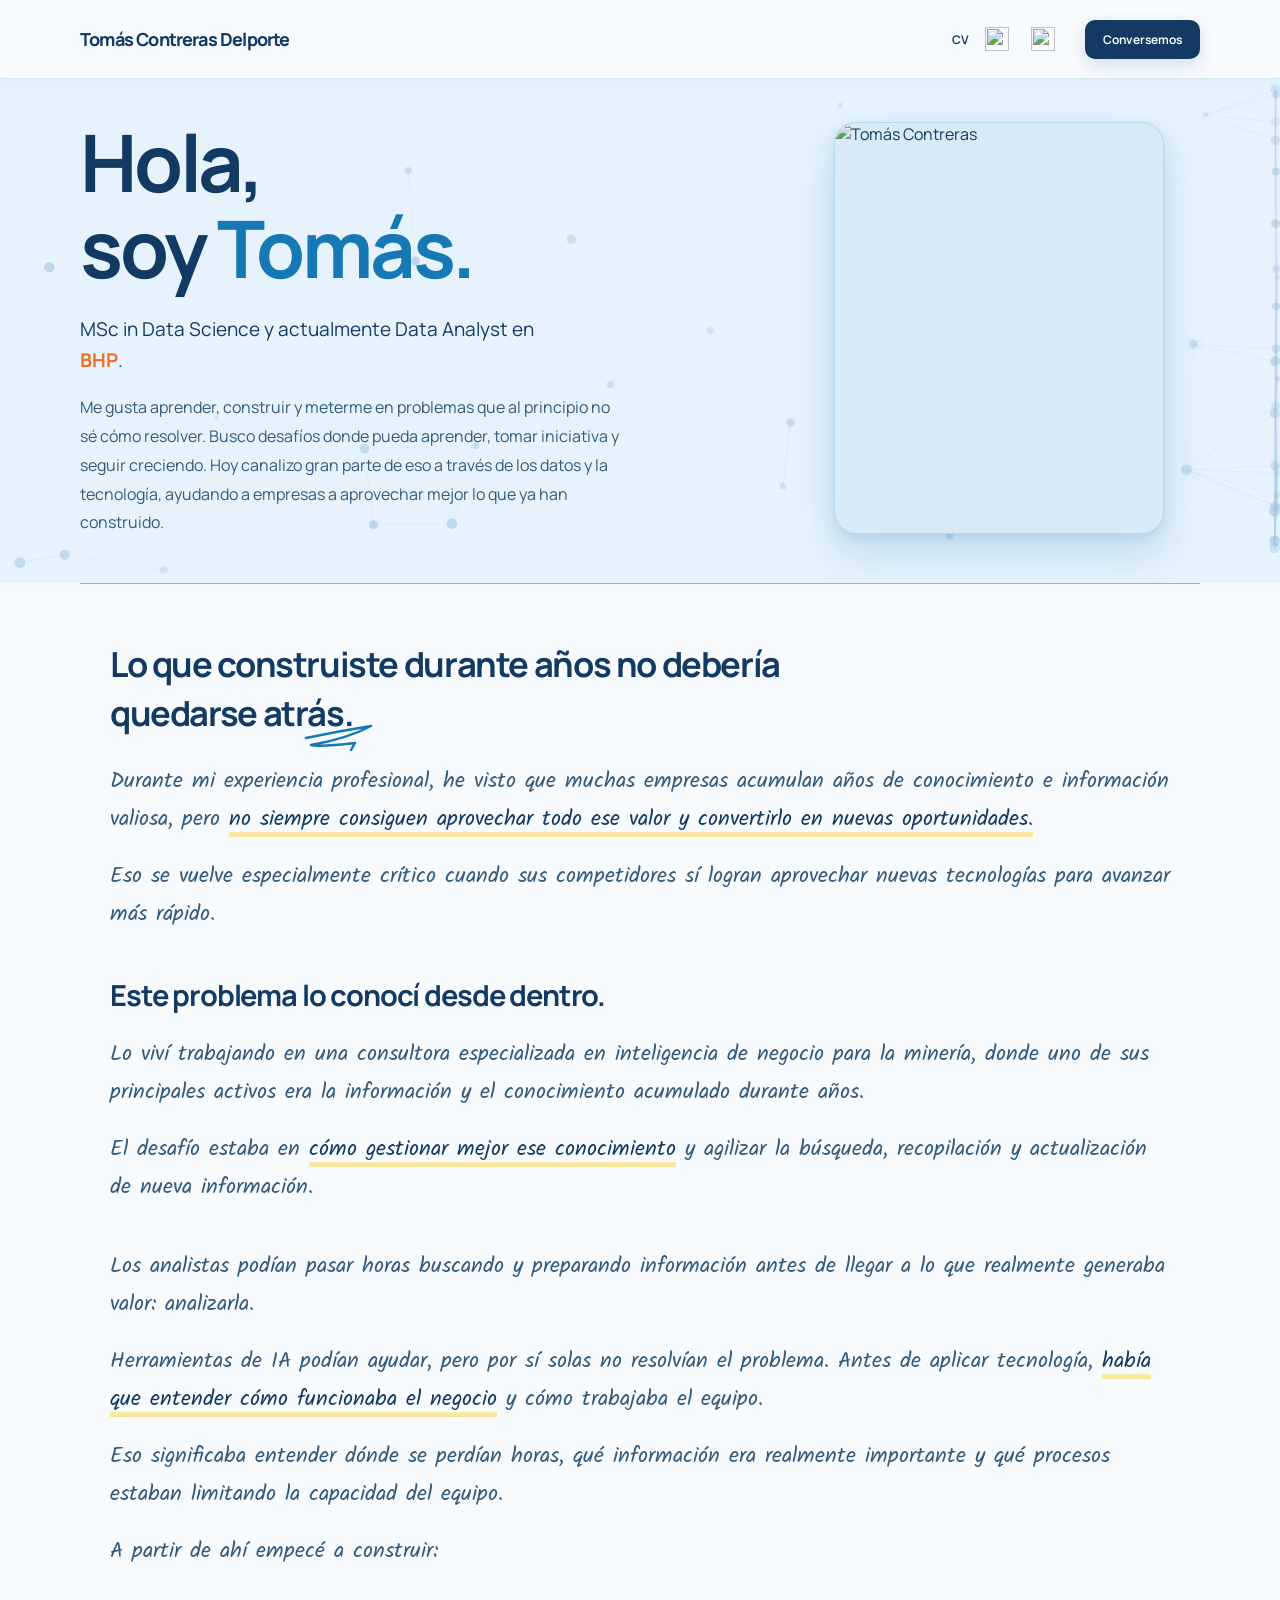
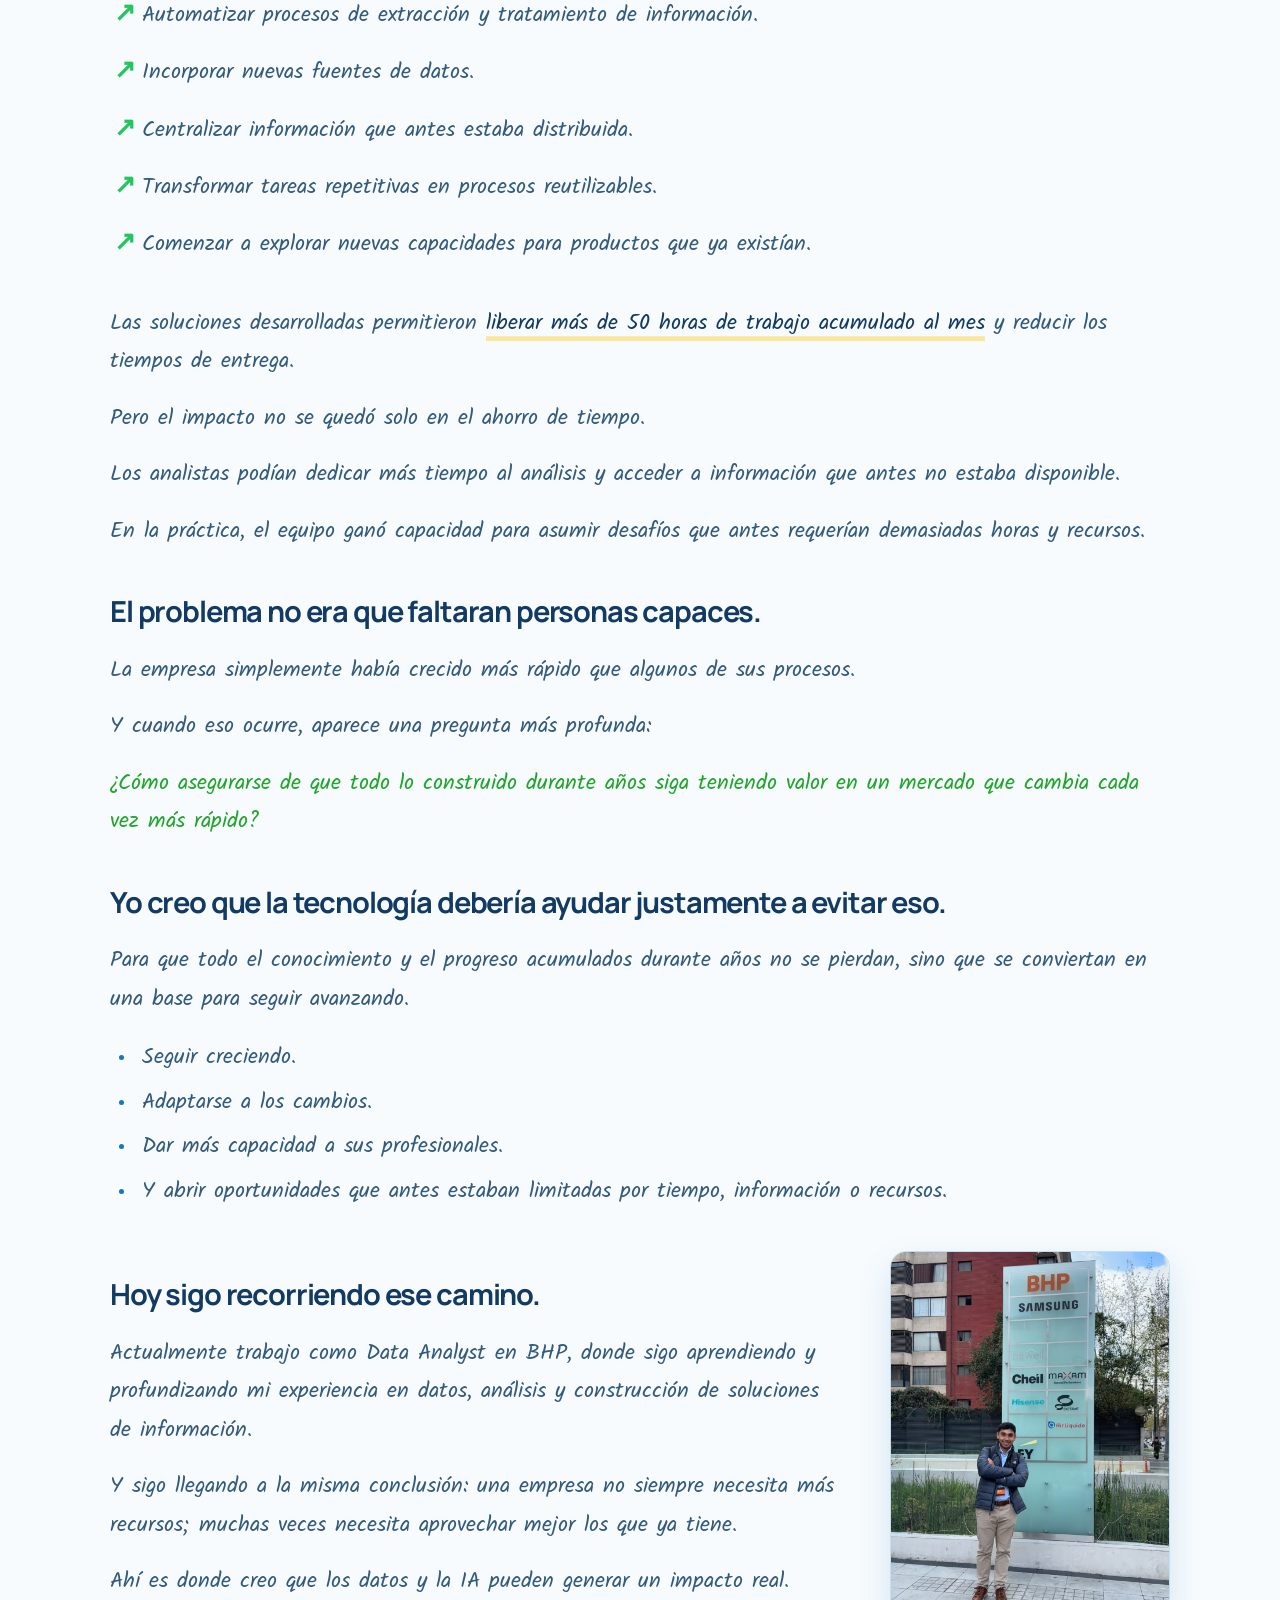
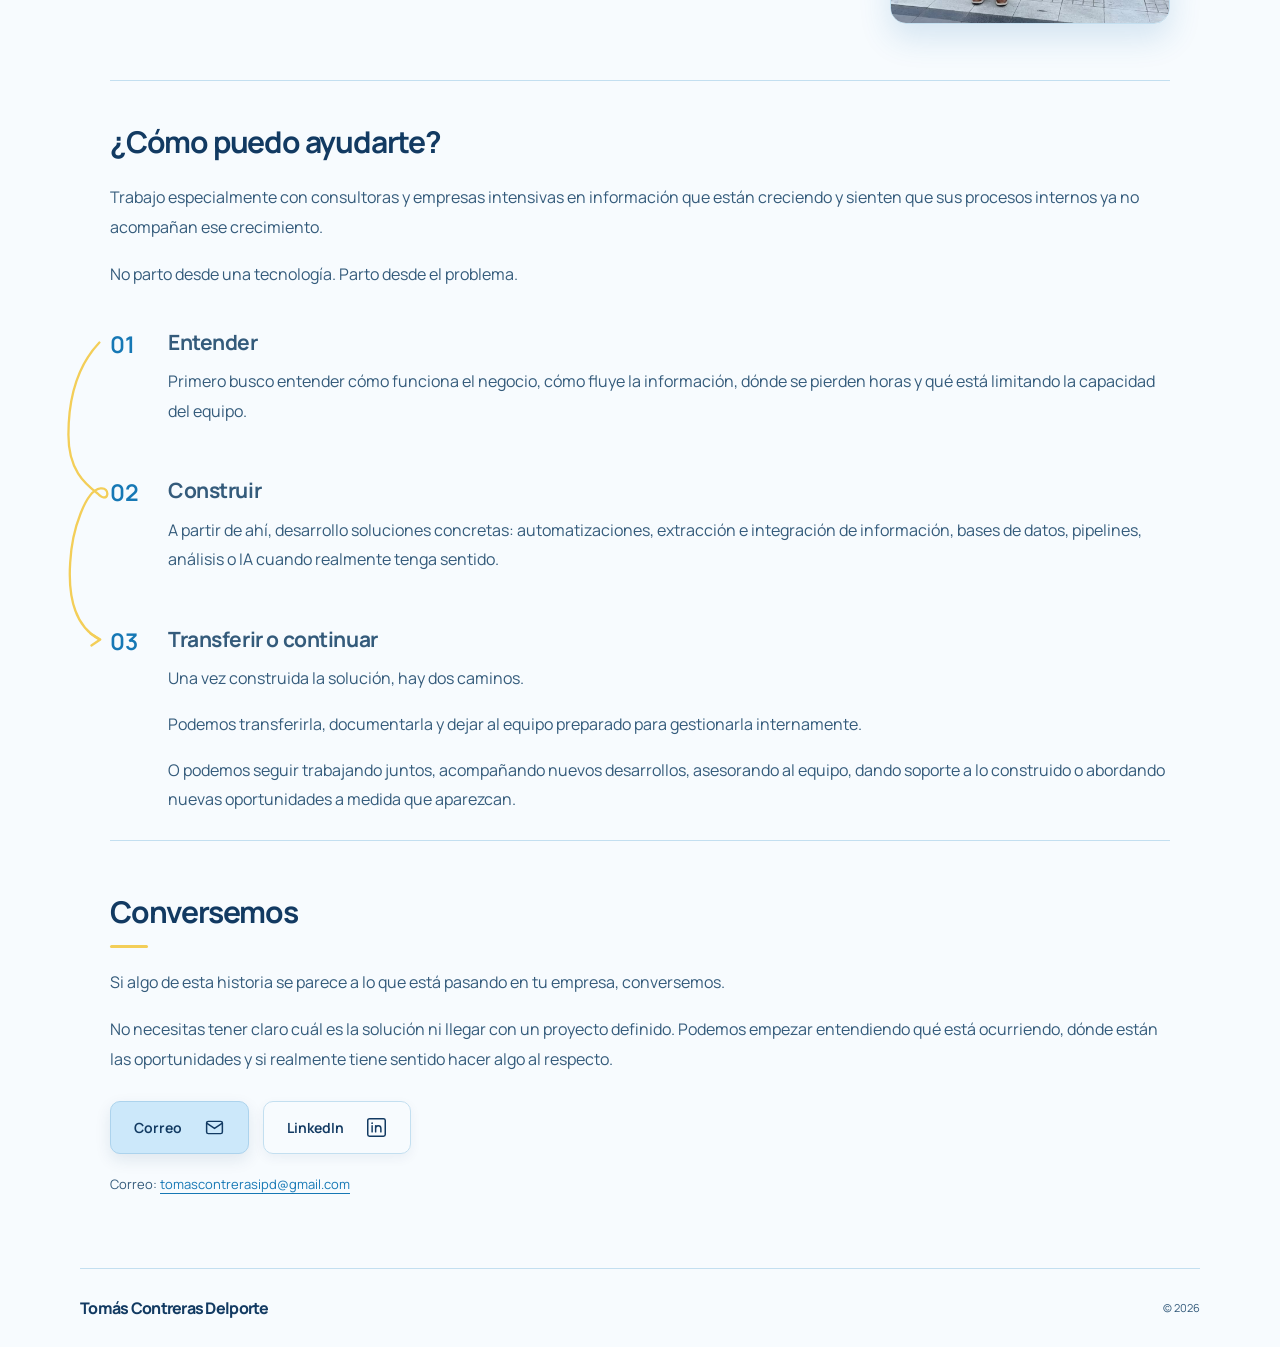
==== index.html @ c44092bf "mejoré toda mi website" ====
<!DOCTYPE html>
<html lang="es">
<head>
  <meta charset="UTF-8">
  <meta name="viewport" content="width=device-width, initial-scale=1.0">
  <meta name="theme-color" content="#123a62">
  <meta name="description" content="Soy Tomás Contreras. Conecto datos, tecnología e IA con los problemas de las empresas para que su forma de trabajar acompañe lo que quieren construir.">
  <meta property="og:type" content="website">
  <meta property="og:locale" content="es_CL">
  <meta property="og:title" content="Tomás Contreras | Datos, tecnología y una forma de crecer">
  <meta property="og:description" content="Mi historia, lo que aprendí construyendo con datos y cómo puedo ayudarte a ampliar la capacidad de tu empresa.">
  <meta property="og:image" content="https://tomascontrerasd.github.io/assets/img/1.jpg">
  <title>Tomás Contreras | Datos, tecnología y una forma de crecer</title>
  <link rel="icon" type="image/svg+xml" href="assets/img/monogram.svg">
  <link rel="preload" href="assets/fonts/Manrope.ttf" as="font" type="font/ttf" crossorigin>
  <link rel="preload" href="assets/fonts/Kalam-Regular.ttf" as="font" type="font/ttf" crossorigin>
  <link rel="stylesheet" href="assets/css/style.css?v=method-lines-1">
  <script src="assets/js/main.js?v=bhp-1" defer></script>
  <script src="assets/js/hero-network.js" defer></script>
</head>
<body>
  <a class="skip-link" href="#contenido">Ir al contenido</a>
  <svg class="icon-library" xmlns="http://www.w3.org/2000/svg" aria-hidden="true">
    <symbol id="arrow" viewBox="0 0 24 24"><path d="M5 12h14m-6-6 6 6-6 6"/></symbol>
  </svg>
  <header class="site-header">
    <nav class="container navigation" aria-label="Navegación principal">
      <a class="brand" href="#inicio">Tomás Contreras Delporte<span class="brand-dot" aria-hidden="true"></span></a>
      <div class="nav-links">
        <div class="nav-cv" role="group" aria-label="Currículum por idioma">
          <span class="nav-cv-label">CV</span>
          <a class="cv-link" href="files/TOMÁS_CONTRERAS_CV_ES.pdf" target="_blank" rel="noopener noreferrer" aria-label="Abrir CV en español" title="CV en español"><img src="assets/img/chile.png" width="24" height="24" alt=""></a>
          <a class="cv-link" href="files/TOMÁS_CONTRERAS_CV_EN.pdf" target="_blank" rel="noopener noreferrer" aria-label="Abrir CV en inglés" title="CV en inglés"><img src="assets/img/united_kingdom.png" width="24" height="24" alt=""></a>
        </div>
        <a class="nav-contact" href="#contacto">Conversemos </a>
      </div>
    </nav>
  </header>
  <main id="contenido">
    <section class="hero-section" id="inicio" aria-labelledby="hero-title">
      <canvas id="hero-canvas" aria-hidden="true"></canvas>
      <div class="hero container">
      <div class="hero-copy">
        <h1 id="hero-title">Hola,<br>soy <em>Tomás.</em></h1>
        <p class="hero-lead">MSc in Data Science y actualmente Data Analyst en <strong style="color: #f36c21;">BHP</strong>.</p>
        <p>Me gusta aprender, construir y meterme en problemas que al principio no sé cómo resolver. Busco desafíos donde pueda aprender, tomar iniciativa y seguir creciendo. Hoy canalizo gran parte de eso a través de los datos y la tecnología, ayudando a empresas a aprovechar mejor lo que ya han construido.</p>
      </div>
      <div class="hero-visual">
        <div class="portrait-frame">
          <img class="portrait" src="assets/img/1.jpg" alt="Tomás Contreras" width="3395" height="5092" fetchpriority="high" decoding="async">
        </div>
      </div>
      </div>
    </section>
    <hr class="hero-divider container">
    <article class="story" aria-label="Mi historia y cómo puedo ayudarte">
      <section class="story-part" id="el-problema" aria-labelledby="el-problema-titulo">
        <h2 id="el-problema-titulo">Lo que construiste durante años no debería <span class="story-ending">quedarse atrás.<svg class="hand-drawn-line" viewBox="0 0 74 30" aria-hidden="true" focusable="false"><path d="M4 15C23 11 44 7 69 3C54 11 32 18 9 22C18 24 36 22 53 20L49 27"/></svg></span></h2>
        <p>Durante mi experiencia profesional, he visto que muchas empresas acumulan años de conocimiento e información valiosa, pero <span class="story-highlight">no siempre consiguen aprovechar todo ese valor y convertirlo en nuevas oportunidades.</span></p>
        <p>Eso se vuelve especialmente crítico cuando sus competidores sí logran aprovechar nuevas tecnologías para avanzar más rápido.</p>
      </section>

      <section class="story-part" id="mi-historia" aria-labelledby="mi-historia-titulo">
        <h2 id="mi-historia-titulo">Este problema lo conocí desde dentro.</h2>
        <p>Lo viví trabajando en una consultora especializada en inteligencia de negocio para la minería, donde uno de sus principales activos era la información y el conocimiento acumulado durante años.</p>
        <p>El desafío estaba en <span class="story-highlight">cómo gestionar mejor ese conocimiento</span> y agilizar la búsqueda, recopilación y actualización de nueva información.</p>
      </section>

      <section class="story-part" id="como-lo-resolvi">
        <p>Los analistas podían pasar horas buscando y preparando información antes de llegar a lo que realmente generaba valor: analizarla.</p>
        <p>Herramientas de IA podían ayudar, pero por sí solas no resolvían el problema. Antes de aplicar tecnología, <span class="story-highlight">había que entender cómo funcionaba el negocio</span> y cómo trabajaba el equipo.</p>
        <p>Eso significaba entender dónde se perdían horas, qué información era realmente importante y qué procesos estaban limitando la capacidad del equipo.</p>
        <p>A partir de ahí empecé a construir:</p>
        <ul>
          <li>Automatizar procesos de extracción y tratamiento de información.</li>
          <li>Incorporar nuevas fuentes de datos.</li>
          <li>Centralizar información que antes estaba distribuida.</li>
          <li>Transformar tareas repetitivas en procesos reutilizables.</li>
          <li>Comenzar a explorar nuevas capacidades para productos que ya existían.</li>
        </ul>
      </section>

      <section class="story-part" id="el-resultado">
        <p>Las soluciones desarrolladas permitieron <span class="story-highlight">liberar más de 50 horas de trabajo acumulado al mes</span> y reducir los tiempos de entrega.</p>
        <p>Pero el impacto no se quedó solo en el ahorro de tiempo.</p>
        <p>Los analistas podían dedicar más tiempo al análisis y acceder a información que antes no estaba disponible.</p>
        <p>En la práctica, el equipo ganó capacidad para asumir desafíos que antes requerían demasiadas horas y recursos.</p>
      </section>

      <section class="story-part" id="crecer-y-adaptarse" aria-labelledby="crecer-y-adaptarse-titulo">
        <h2 id="crecer-y-adaptarse-titulo">El problema no era que faltaran personas capaces.</h2>
        <p>La empresa simplemente había crecido más rápido que algunos de sus procesos.</p>
        <p>Y cuando eso ocurre, aparece una pregunta más profunda: </p>
          <p style="color: #21a52c;">
  ¿Cómo asegurarse de que todo lo construido durante años siga teniendo valor en un mercado que cambia cada vez más rápido?
</p>
      </section>

      <section class="story-part" id="mi-proposito" aria-labelledby="mi-proposito-titulo">
        <h2 id="mi-proposito-titulo">Yo creo que la tecnología debería ayudar justamente a evitar eso.</h2>
        <p>Para que todo el conocimiento y el progreso acumulados durante años no se pierdan, sino que se conviertan en una base para seguir avanzando.</p>
        <ul>
          <li>Seguir creciendo.</li>
          <li>Adaptarse a los cambios.</li>
          <li>Dar más capacidad a sus profesionales.</li>
          <li>Y abrir oportunidades que antes estaban limitadas por tiempo, información o recursos.</li>
        </ul>
      </section>

      <section class="story-part today-section" id="hoy" aria-labelledby="hoy-titulo">
        <div class="today-copy">
        <h2 id="hoy-titulo">Hoy sigo recorriendo ese camino.</h2>
        <p>Actualmente trabajo como Data Analyst en BHP, donde sigo aprendiendo y profundizando mi experiencia en datos, análisis y construcción de soluciones de información.</p>
        <p>Y sigo llegando a la misma conclusión: una empresa no siempre necesita más recursos; muchas veces necesita aprovechar mejor los que ya tiene.</p>
        <p>Ahí es donde creo que los datos y la IA pueden generar un impacto real.</p>
        </div>
        <figure class="today-photo">
          <img src="assets/img/bhp.jpeg" alt="Tomás junto al letrero de BHP" width="960" height="1280" decoding="async">
        </figure>
      </section>

      <section class="story-part help-section" id="como-puedo-ayudar" aria-labelledby="como-puedo-ayudar-titulo">
        <h2 id="como-puedo-ayudar-titulo">¿Cómo puedo ayudarte?</h2>
        <p>Trabajo especialmente con consultoras y empresas intensivas en información que están creciendo y sienten que sus procesos internos ya no acompañan ese crecimiento.</p>
        <p>No parto desde una tecnología. Parto desde el problema.</p>
        <div class="method-flow">
          <svg class="method-trace" aria-hidden="true" focusable="false"><path pathLength="1"/><path class="method-trace-arrow" pathLength="1"/></svg>
        <ol class="story-method">
          <li>
            <h3>Entender</h3>
            <p>Primero busco entender cómo funciona el negocio, cómo fluye la información, dónde se pierden horas y qué está limitando la capacidad del equipo.</p>
          </li>
          <li>
            <h3>Construir</h3>
            <p>A partir de ahí, desarrollo soluciones concretas: automatizaciones, extracción e integración de información, bases de datos, pipelines, análisis o IA cuando realmente tenga sentido.</p>
          </li>
          <li>
            <h3>Transferir o continuar</h3>
            <p>Una vez construida la solución, hay dos caminos.</p>
            <p>Podemos transferirla, documentarla y dejar al equipo preparado para gestionarla internamente.</p>
            <p>O podemos seguir trabajando juntos, acompañando nuevos desarrollos, asesorando al equipo, dando soporte a lo construido o abordando nuevas oportunidades a medida que aparezcan.</p>
          </li>
        </ol>
        </div>

      </section>

      <section class="story-part contact-section" id="contacto" aria-labelledby="contacto-titulo">
        <h2 id="contacto-titulo">Conversemos</h2>
        <p>Si algo de esta historia se parece a lo que está pasando en tu empresa, conversemos.</p>
        <p>No necesitas tener claro cuál es la solución ni llegar con un proyecto definido. Podemos empezar entendiendo qué está ocurriendo, dónde están las oportunidades y si realmente tiene sentido hacer algo al respecto.</p>
        <div class="contact-actions">
          <a class="button" href="mailto:tomascontrerasipd@gmail.com?subject=Conversemos%20sobre%20mi%20empresa">Correo <svg class="icon" viewBox="0 0 24 24" aria-hidden="true" focusable="false"><rect x="3" y="5" width="18" height="14" rx="2"/><path d="m3 7 9 6 9-6"/></svg></a>
          <a class="button button-linkedin" href="https://www.linkedin.com/in/tomas-contreras-delporte/" target="_blank" rel="noopener noreferrer">LinkedIn <svg class="icon" viewBox="0 0 24 24" aria-hidden="true" focusable="false"><rect x="2" y="2" width="20" height="20" rx="2"/><circle cx="7" cy="7" r="1" fill="currentColor" stroke="none"/><path d="M7 10v7m4 0v-7m0 3a3 3 0 0 1 6 0v4"/></svg></a>
        </div>
        <p class="story-email">Correo: <a href="mailto:tomascontrerasipd@gmail.com">tomascontrerasipd@gmail.com</a></p>
      </section>
    </article>
  </main>
  <footer class="site-footer container">
    <a class="brand" href="#inicio">Tomás Contreras Delporte<span class="brand-dot" aria-hidden="true"></span></a>

    <span>© <span id="year">2026</span></span>
  </footer>
</body>
</html>
---- assets/css/style.css ----
@font-face {
  font-family: 'Manrope';
  src: url('../fonts/Manrope.ttf') format('truetype');
  font-style: normal;
  font-weight: 200 800;
  font-display: swap;
}
@font-face {
  font-family: 'Kalam';
  src: url('../fonts/Kalam-Regular.ttf') format('truetype');
  font-style: normal;
  font-weight: 400;
  font-display: swap;
}
:root {
  --paper: #f7fbfe;
  --ink: #123a62;
  --body: #345b7b;
  --blue: #1678b5;
  --sky: #e6f3fc;
  --line: #c3dff0;
  --yellow: #f3ce58;
  --sans: 'Manrope', 'Segoe UI', sans-serif;
  --hand: 'Kalam', 'Segoe Print', cursive;
  --shadow: 0 12px 30px rgba(25, 85, 132, .12);
}
* { box-sizing: border-box; }
html { scroll-behavior: smooth; scroll-padding-top: 104px; }
body { margin: 0; background: var(--paper); color: var(--ink); font-family: var(--sans); -webkit-font-smoothing: antialiased; }
a { color: inherit; }
img { display: block; max-width: 100%; }
button, a { -webkit-tap-highlight-color: transparent; }
::selection { background: #f8e7a3; color: var(--ink); }
:focus-visible { outline: 3px solid var(--blue); outline-offset: 5px; border-radius: 4px; }
.container { width: min(1120px, calc(100% - 96px)); margin-inline: auto; }
.icon-library { position: absolute; width: 0; height: 0; overflow: hidden; }
.icon { width: 21px; height: 21px; fill: none; stroke: currentColor; stroke-width: 1.7; stroke-linecap: round; stroke-linejoin: round; flex-shrink: 0; }
.skip-link { position: fixed; top: -100px; left: 16px; background: var(--ink); color: white; padding: 12px 20px; z-index: 100; }
.skip-link:focus { top: 12px; }
p { font-size: 17px; line-height: 1.8; margin: 0 0 20px; color: var(--body); }
strong { color: var(--ink); font-weight: 700; }
h1, h2, h3 { margin: 0; font-weight: 700; }
h1, h2 { letter-spacing: -.04em; text-wrap: pretty; }
h3 { font-size: 21px; line-height: 1.4; letter-spacing: -.02em; }
.site-header { position: sticky; top: 0; z-index: 20; background: rgba(247, 251, 254, .97); border-bottom: 1px solid rgba(195, 223, 240, .7); box-shadow: 0 3px 18px rgba(25, 85, 132, .035); }
.navigation { min-height: 78px; display: flex; align-items: center; justify-content: space-between; gap: 24px; }
.brand { font-size: 18px; font-weight: 750; letter-spacing: -.045em; text-decoration: none; }
.brand-dot { color: var(--blue); }
.nav-links { display: flex; align-items: center; gap: 22px; flex-shrink: 0; }
.nav-cv { display: flex; align-items: center; gap: 6px; }
.nav-cv-label { font-size: 12px; font-weight: 650; margin-right: 2px; }
.cv-link { display: inline-flex; align-items: center; justify-content: center; width: 40px; height: 40px; border-radius: 7px; transition: background .25s ease, transform .25s ease; }
.cv-link img { width: 24px; height: 24px; object-fit: contain; }
.cv-link:hover { background: var(--sky); transform: translateY(-2px); }
.nav-contact, .button { display: inline-flex; align-items: center; justify-content: center; gap: 22px; border: 1px solid transparent; border-radius: 10px; background: var(--ink); color: white; padding: 15px 23px; font-size: 14px; font-weight: 650; text-decoration: none; box-shadow: 0 6px 16px rgba(18, 58, 98, .15); transition: transform .25s ease, background .25s ease, box-shadow .25s ease; }
.nav-contact { padding: 10px 17px; font-size: 12px; gap: 14px; }
.nav-contact .icon { width: 17px; height: 17px; }
.nav-contact:hover, .button:hover { background: var(--blue); transform: translateY(-2px); box-shadow: 0 10px 24px rgba(18, 58, 98, .2); }
.nav-contact:active, .button:active { transform: translateY(0); }
.button .icon, .nav-contact .icon { transition: transform .25s ease; }
.button:hover .icon, .nav-contact:hover .icon { transform: translateX(3px); }
.hero-section { position: relative; isolation: isolate; overflow: hidden; background: var(--sky); }
#hero-canvas { position: absolute; inset: 0; width: 100%; height: 100%; pointer-events: none; z-index: 0; opacity: .32; }
.hero { position: relative; z-index: 1; display: grid; grid-template-columns: 1.35fr .85fr; gap: 80px; padding-block: 40px 46px; align-items: center; }
.hero h1 { font-size: clamp(56px, 6.2vw, 80px); line-height: 1.08; margin-bottom: 24px; }
.hero h1 em { font-family: inherit; font-style: normal; color: var(--blue); }
.hero-lead { font-size: 19px; line-height: 1.6; color: var(--ink); margin-bottom: 18px; max-width: 500px; }
.hero-copy > p:not(.hero-lead) { font-size: 16px; line-height: 1.8; max-width: 540px; }
.hero-copy > p:last-child { margin-bottom: 0; }
.hero-visual { width: 100%; max-width: 330px; justify-self: center; }
.portrait-frame { background: #d8eaf5; border: 1px solid rgba(22, 120, 181, .16); border-radius: 22px; box-shadow: 0 18px 40px rgba(31, 111, 172, .2), 0 4px 12px rgba(31, 111, 172, .1); overflow: hidden; aspect-ratio: 4 / 5; transition: box-shadow .4s ease; }
.portrait-frame:hover { box-shadow: 0 22px 48px rgba(31, 111, 172, .26), 0 4px 12px rgba(31, 111, 172, .12); }
.portrait { width: 100%; height: 100%; object-fit: cover; object-position: center 28%; }
.hero-divider { margin-block: 0; border: 0; height: 1px; background: #80badc; }
/* One continuous reading column; the narrative has a handwritten voice. */
.story { width: min(1060px, calc(100% - 96px)); margin-inline: auto; padding-block: 56px 72px; }
.story-part + .story-part { margin-top: 40px; }
.story-part:not(:has(h2)) { margin-top: 24px; }
.story h2 { font-family: var(--sans); font-size: clamp(25px, 2.3vw, 29px); line-height: 1.4; margin-bottom: 20px; }
#el-problema h2 { font-size: clamp(29px, 2.7vw, 35px); max-width: 700px; margin-bottom: 26px; }
.story-ending { position: relative; display: inline-block; white-space: nowrap; }
.hand-drawn-line { position: absolute; right: -24px; bottom: -16px; width: 74px; height: 30px; fill: none; stroke: var(--blue); stroke-width: 2.5; stroke-linecap: round; stroke-linejoin: round; pointer-events: none; }
.story p, .story li { font-family: var(--hand); font-size: 22px; font-weight: 400; line-height: 1.75; color: var(--body); }
.story p { margin-bottom: 18px; }
.story ul { padding-left: 26px; margin: 20px 0; }
.story ul li { padding-left: 6px; margin-bottom: 6px; }
.story ul li::marker { color: var(--blue); font-size: .65em; }
.story-highlight { color: var(--ink); box-shadow: inset 0 -.22em 0 #fae79b; }
.story-part > :last-child { margin-bottom: 0; }
.today-section { display: grid; grid-template-columns: minmax(0, 1fr) 280px; align-items: center; gap: 48px; }
.today-copy > :last-child { margin-bottom: 0; }
.today-photo { margin: 0; border: 1px solid var(--line); border-radius: 16px; overflow: hidden; box-shadow: 0 14px 32px rgba(31, 111, 172, .16); }
.today-photo img { width: 100%; height: auto; }
/* Services and contact return to the same typeface as the introduction. */
.story .help-section { margin-top: 56px; padding-top: 40px; border-top: 1px solid var(--line); }
.help-section p, .help-section li, .contact-section p { font-family: var(--sans); font-size: 16px; line-height: 1.85; }
.help-section h2, .contact-section h2 { font-size: 30px; }
.method-flow { position: relative; margin-block: 26px; }
.method-trace { display: none; position: absolute; left: -46px; top: 0; width: 46px; height: 100%; fill: none; stroke: var(--yellow); stroke-width: 2.3; stroke-linecap: round; stroke-linejoin: round; pointer-events: none; }
.method-trace.is-ready { display: block; }
.method-trace path { vector-effect: non-scaling-stroke; }
.method-trace.reveal path { stroke-dasharray: 1; stroke-dashoffset: 1; transition: stroke-dashoffset 1.1s ease; }
.method-trace.is-visible path { stroke-dashoffset: 0; }
.story-method { list-style: none; counter-reset: method; padding: 0; margin: 0; }
.story-method > li { position: relative; counter-increment: method; padding: 25px 0 25px 58px; border-bottom: 1px solid var(--line); }
.story-method > li:not(:last-child) { border-bottom: 0; }
.story-method > li:first-child { padding-top: 12px; }
.story-method > li::before { content: counter(method, decimal-leading-zero); position: absolute; left: 0; top: 25px; font-family: var(--sans); font-size: 23px; font-weight: 650; line-height: 1.4; color: var(--blue); }
.story-method > li:first-child::before { top: 12px; }
.story-method h3 { margin-bottom: 10px; }
.story-method p { margin-bottom: 0; }
.story-method p + p { margin-top: 16px; }
.story .contact-section { margin-top: 50px; }
.contact-section h2::after { content: ''; display: block; width: 38px; height: 3px; margin-top: 12px; background: var(--yellow); border-radius: 2px; }
.contact-actions { display: flex; flex-wrap: wrap; align-items: center; gap: 14px; margin-top: 26px; }
.contact-section .button { background: #cce8fa; color: var(--ink); border-color: #acd3ed; box-shadow: 0 6px 16px rgba(18, 58, 98, .1); }
.contact-section .button-linkedin { background: transparent; border-color: var(--line); box-shadow: 0 4px 12px rgba(18, 58, 98, .06); }
.contact-section .button:hover, .contact-section .button:focus-visible { background: #b7def5; transform: translateY(-5px); box-shadow: 0 12px 24px rgba(18, 58, 98, .16); }
.contact-section .button:active { transform: translateY(0); }
.story a:not(.button) { color: var(--blue); text-underline-offset: 4px; }
.story .story-email { margin: 18px 0 0; font-size: 13px; overflow-wrap: anywhere; }
.site-footer { border-top: 1px solid var(--line); padding-block: 28px; display: flex; justify-content: space-between; align-items: center; gap: 24px; }
.site-footer .brand { font-size: 16px; }
.site-footer p, .site-footer > span { font-size: 11px; color: var(--body); margin: 0; }
/* Content remains visible without JavaScript or with reduced motion. */
.reveal { opacity: 0; transform: translateY(16px); transition: opacity .65s ease, transform .65s cubic-bezier(.2, .65, .3, 1); }
.reveal.is-visible { opacity: 1; transform: none; }
@media (max-width: 1050px) {
  .container { width: calc(100% - 64px); }
  .hero { gap: 42px; }
}
@media (max-width: 900px) {
  .today-section { grid-template-columns: 1fr; gap: 26px; }
  .today-photo { width: min(300px, 100%); justify-self: center; }
  .method-flow { padding-left: 36px; }
  .method-trace { left: 0; width: 36px; }
}
@media (max-width: 760px) {
  html { scroll-padding-top: 94px; }
  .container { width: calc(100% - 40px); }
  .navigation { min-height: 72px; gap: 14px; }
  .brand { font-size: 16px; line-height: 1.4; max-width: 210px; }
  .nav-contact { padding: 9px 12px; gap: 9px; }
  .hero { grid-template-columns: 1fr; gap: 30px; padding-block: 34px 40px; }
  .hero h1 { font-size: clamp(52px, 10vw, 68px); margin-bottom: 20px; }
  .hero-lead { font-size: 18px; }
  .hero-copy > p:not(.hero-lead) { font-size: 15px; }
  .hero-copy { max-width: 570px; }
  .hero-visual { width: min(280px, 100%); margin-inline: auto; }
  .portrait-frame { aspect-ratio: 4 / 4.4; border-radius: 18px; }
  .story { width: calc(100% - 40px); padding-block: 38px 48px; }
  .story h2 { font-size: 24px; margin-bottom: 18px; }
  #el-problema h2 { font-size: 29px; margin-bottom: 22px; }
  .story p, .story li { font-size: 21px; line-height: 1.7; }
  .story-part + .story-part { margin-top: 32px; }
  .story-part:not(:has(h2)) { margin-top: 20px; }
  .story .help-section { margin-top: 40px; padding-top: 30px; }
  .help-section p, .help-section li, .contact-section p { font-size: 15px; line-height: 1.8; }
  .help-section h2, .contact-section h2 { font-size: 27px; }
  .story-method > li { padding-left: 43px; }
  .method-flow { padding-left: 28px; }
  .method-trace { left: 0; width: 28px; }
  .story-method > li::before { font-size: 20px; }
  .story-method h3 { font-size: 19px; }
  .story .contact-section { margin-top: 34px; }
  .site-footer { flex-wrap: wrap; gap: 14px; padding-block: 24px; }
  .site-footer p { order: 3; width: 100%; }
}
@media (max-width: 540px) {
  html { scroll-padding-top: 128px; }
  .navigation { flex-wrap: wrap; padding-block: 13px; gap: 9px; }
  .navigation .brand { width: 100%; max-width: none; }
  .nav-links { width: 100%; justify-content: space-between; gap: 16px; }
}
@media (prefers-reduced-motion: reduce) {
  html { scroll-behavior: auto; }
  *, *::before, *::after { transition: none !important; animation: none !important; }
  .reveal { opacity: 1; transform: none; }
  .method-trace.reveal path { stroke-dashoffset: 0; }
}
#como-lo-resolvi li::marker {
  content: "↗";
  color: #22c55e;
  font-size: 1.2em;
  font-weight: bold;
}

#como-lo-resolvi li {
  padding-left: 0.4rem;
  margin-bottom: 0.8rem;
}
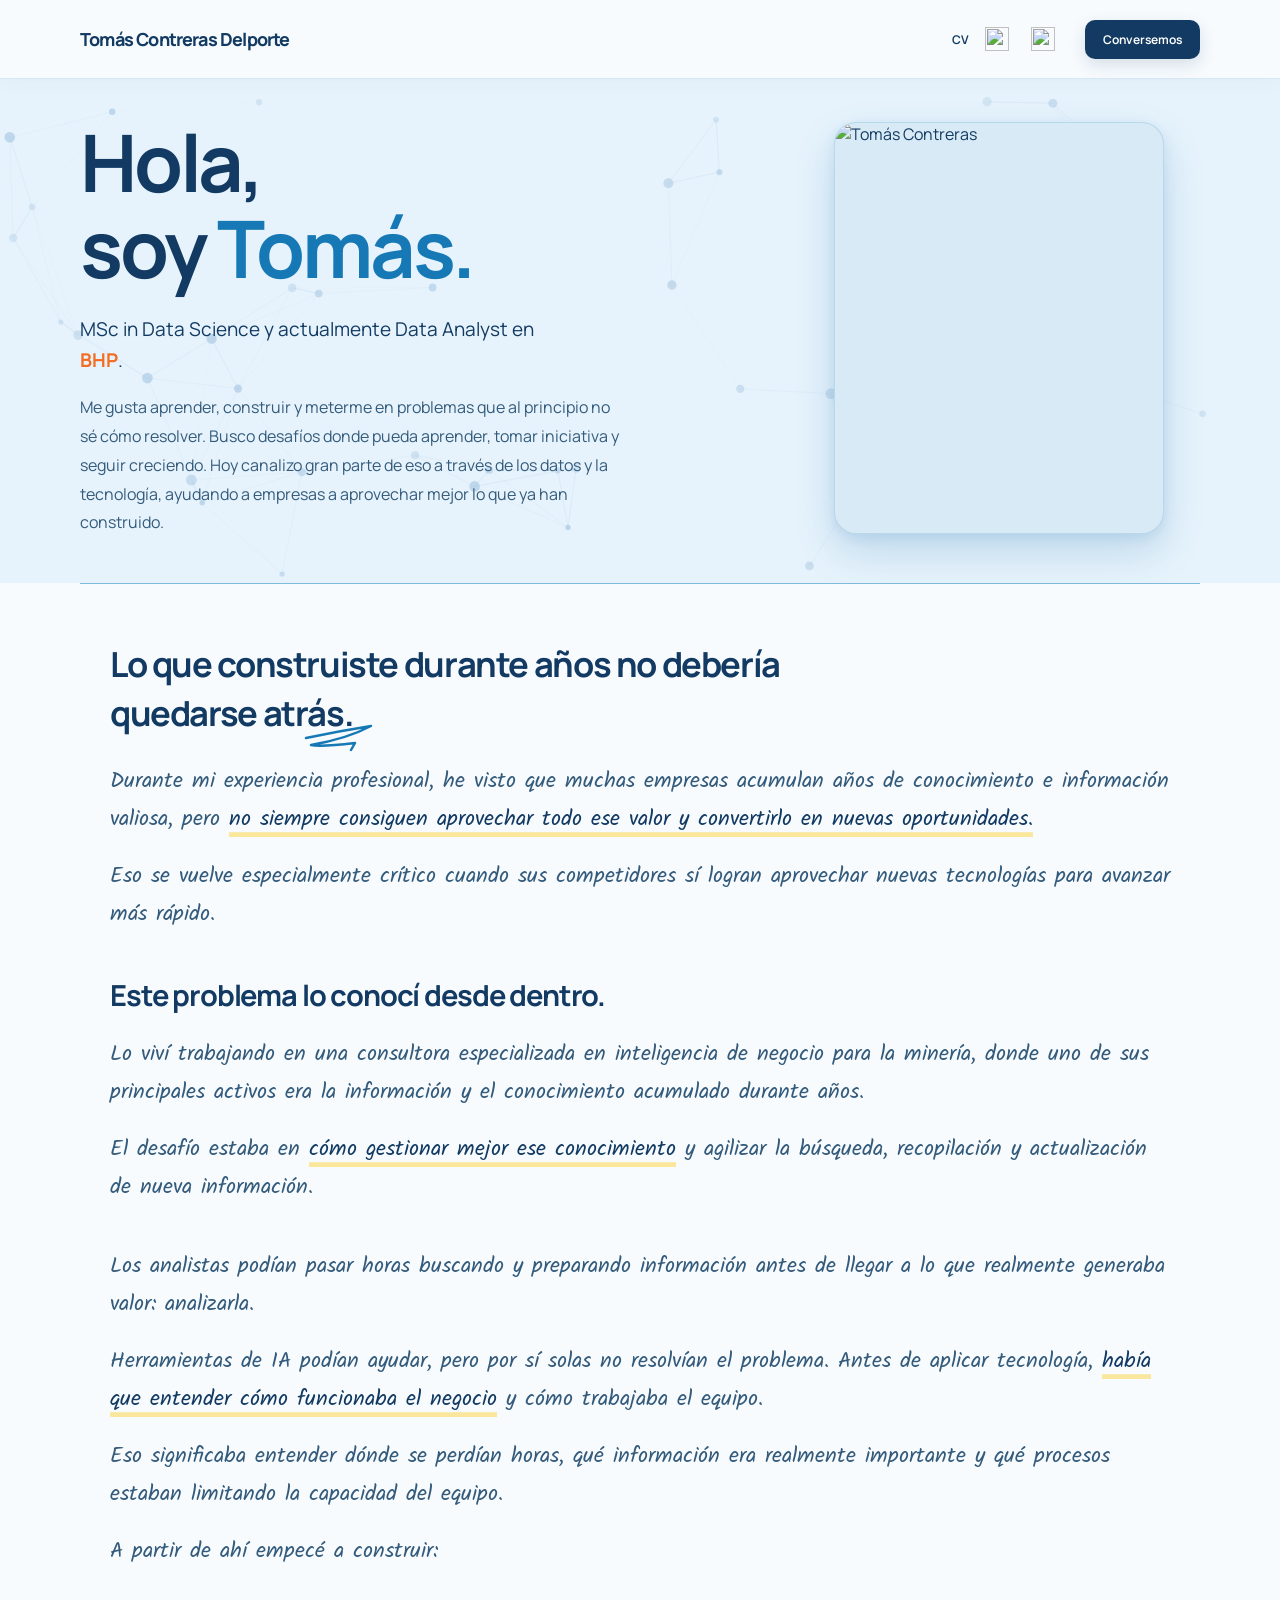
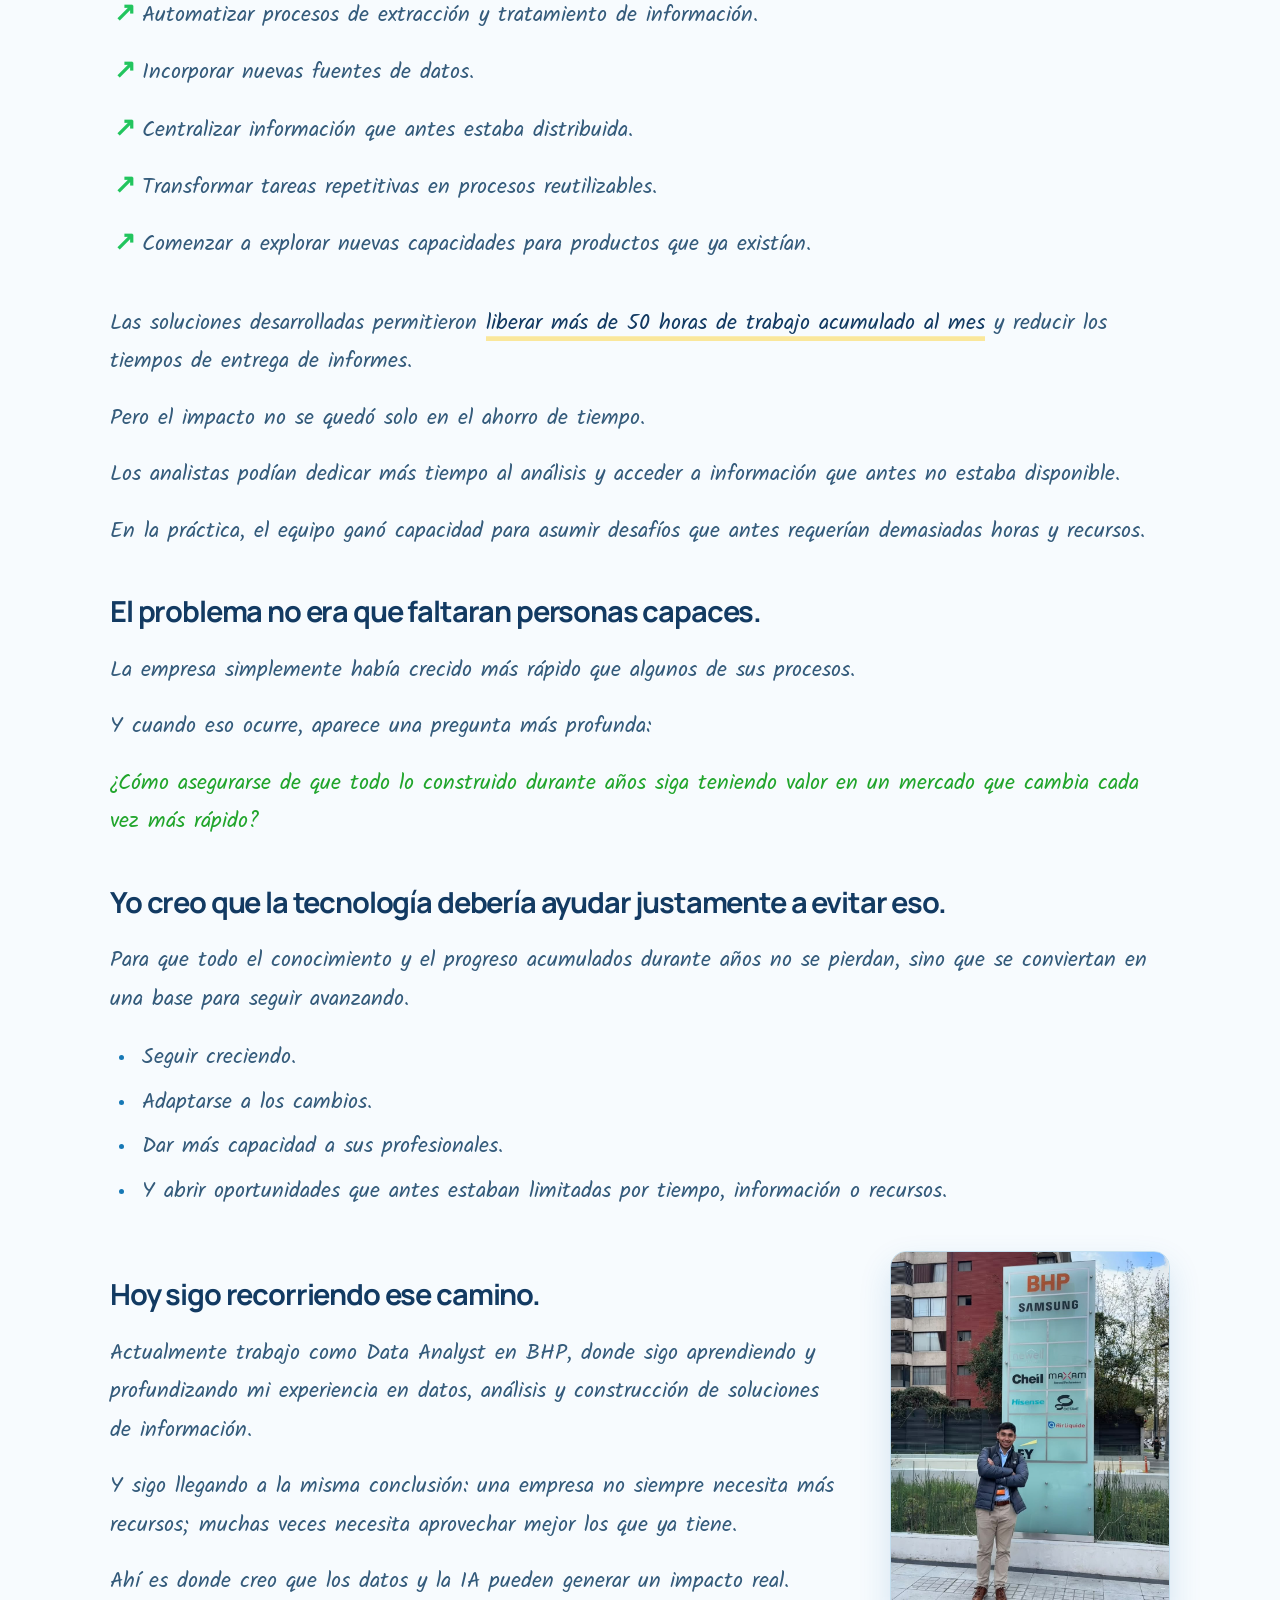
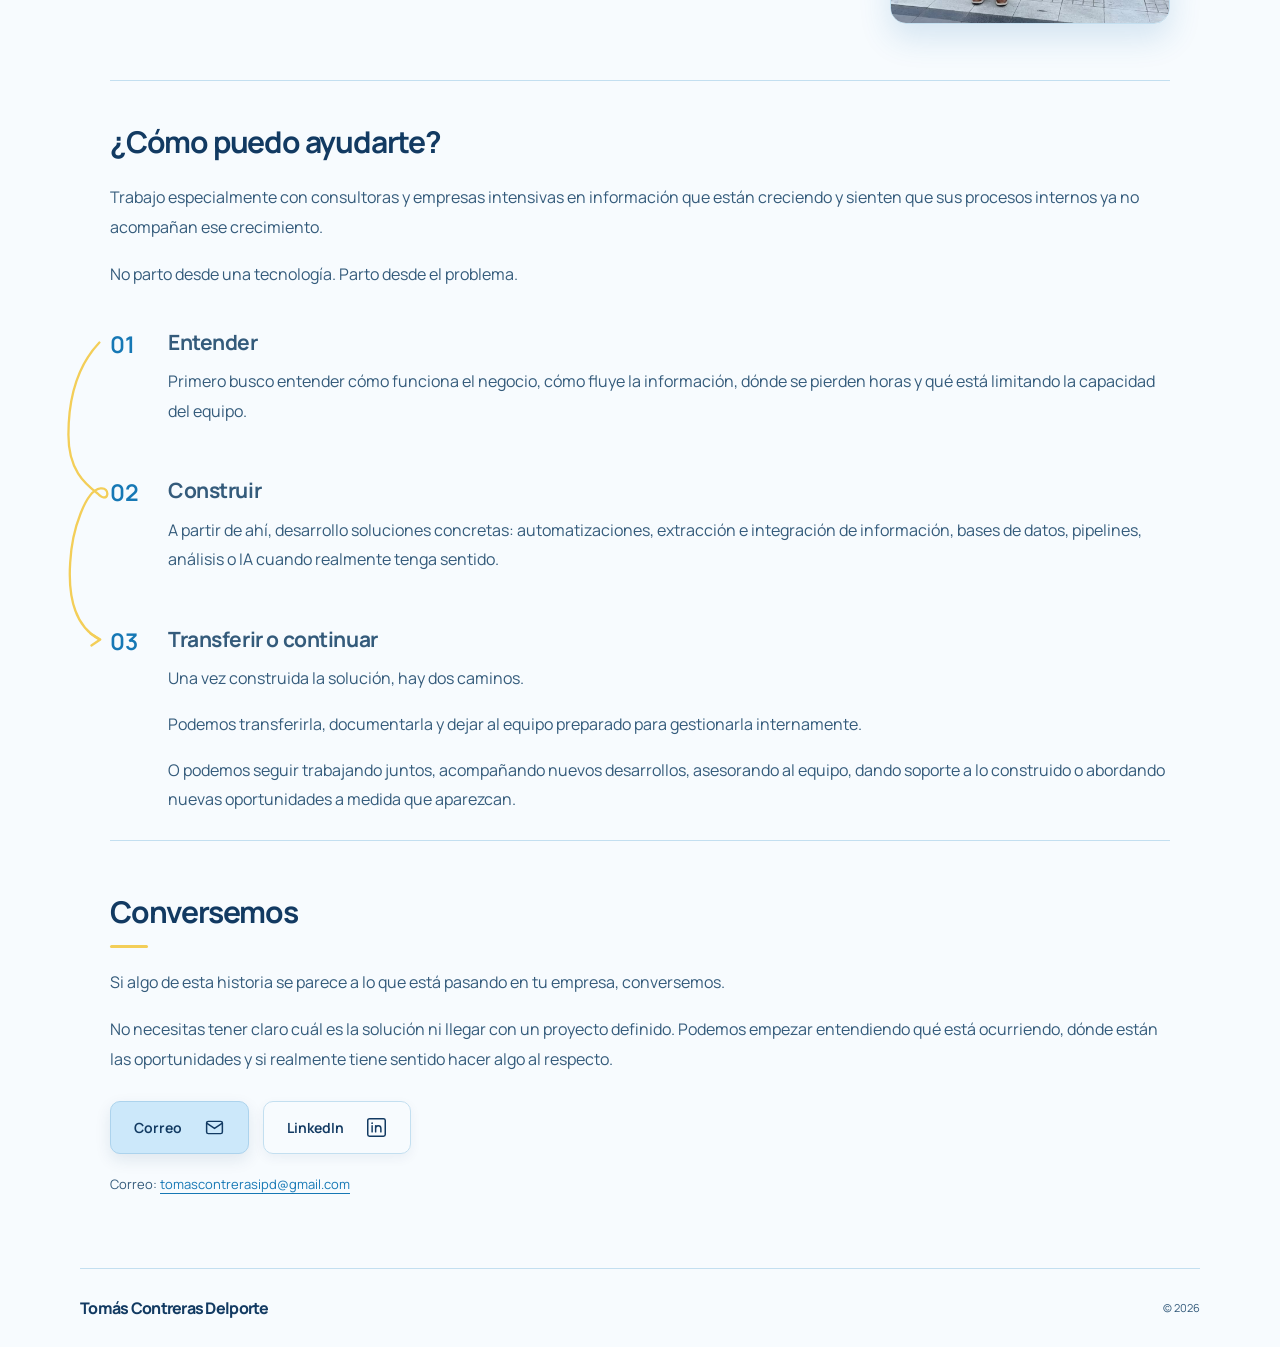
==== commit 480cf779: "cambio de una palabra en storytelling" ====
--- a/index.html
+++ b/index.html
@@ -81,7 +81,7 @@
       </section>
 
       <section class="story-part" id="el-resultado">
-        <p>Las soluciones desarrolladas permitieron <span class="story-highlight">liberar más de 50 horas de trabajo acumulado al mes</span> y reducir los tiempos de entrega.</p>
+        <p>Las soluciones desarrolladas permitieron <span class="story-highlight">liberar más de 50 horas de trabajo acumulado al mes</span> y reducir los tiempos de entrega de informes.</p>
         <p>Pero el impacto no se quedó solo en el ahorro de tiempo.</p>
         <p>Los analistas podían dedicar más tiempo al análisis y acceder a información que antes no estaba disponible.</p>
         <p>En la práctica, el equipo ganó capacidad para asumir desafíos que antes requerían demasiadas horas y recursos.</p>
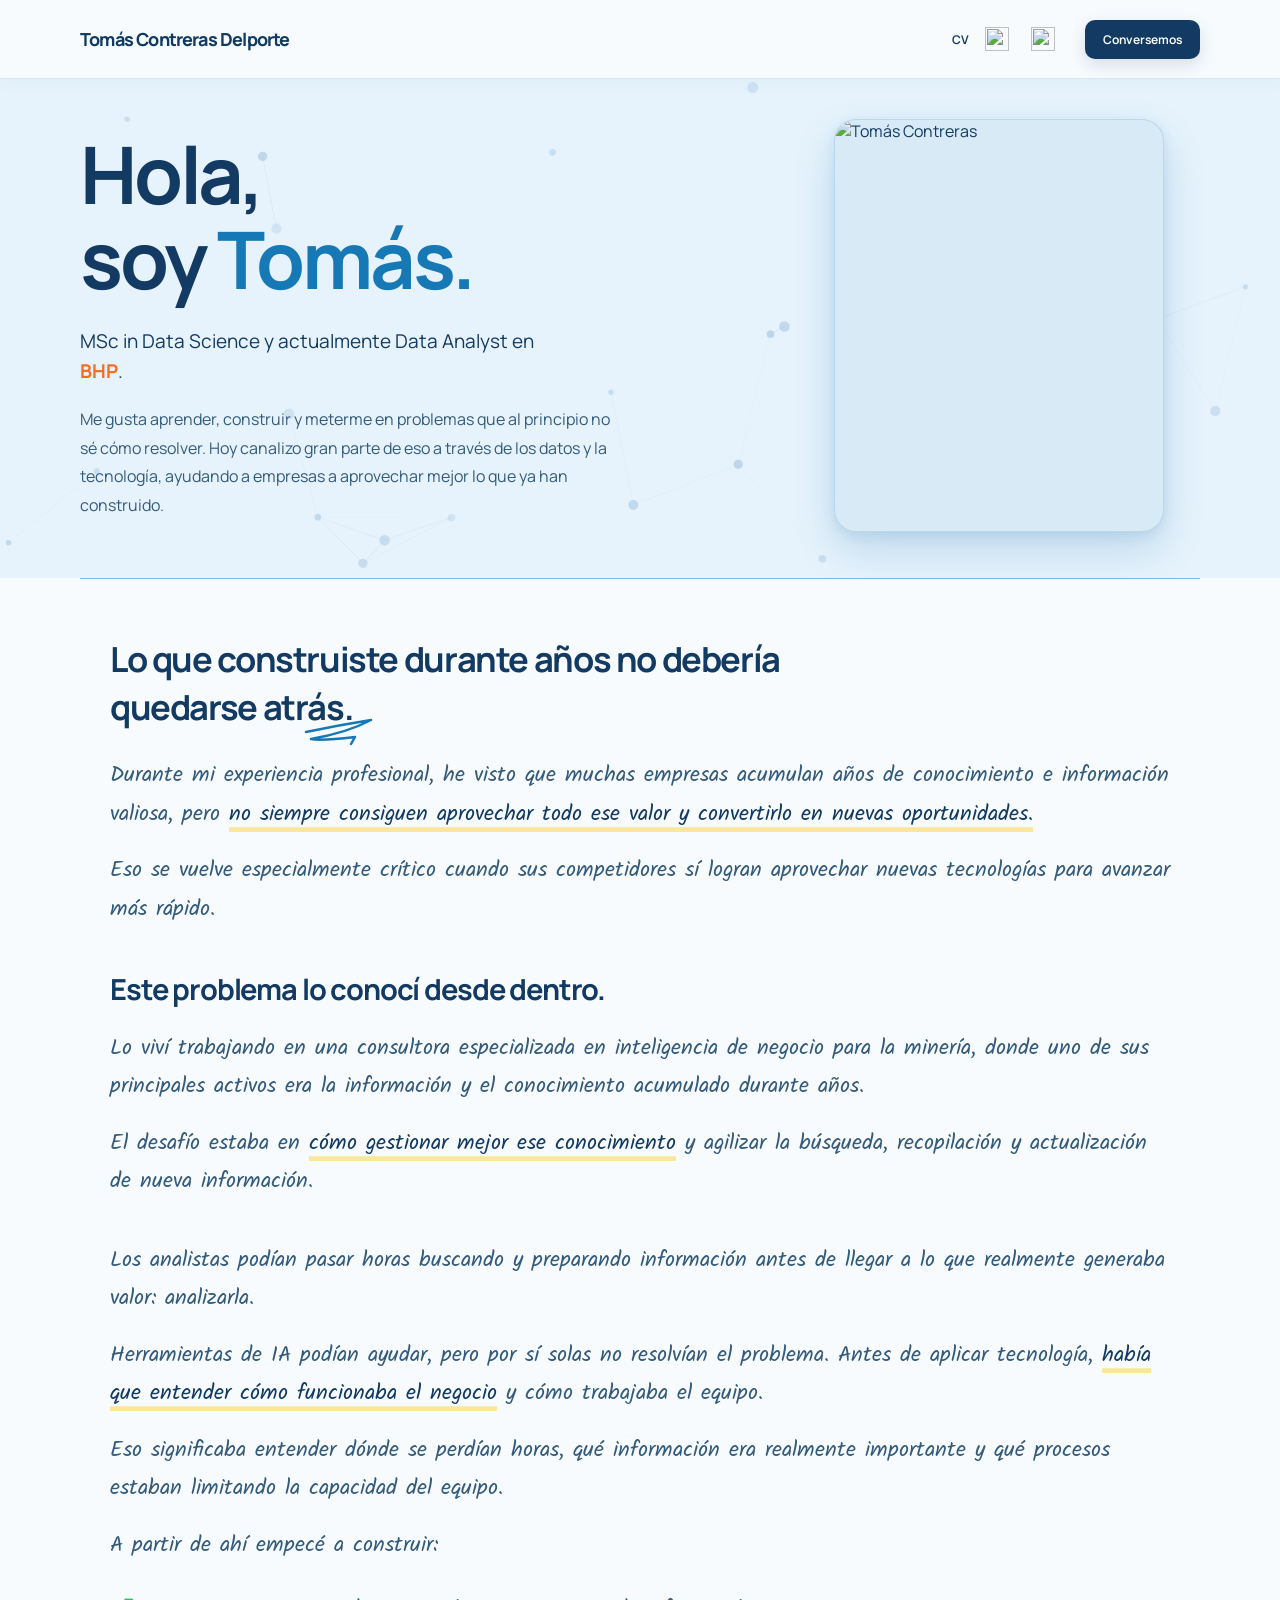
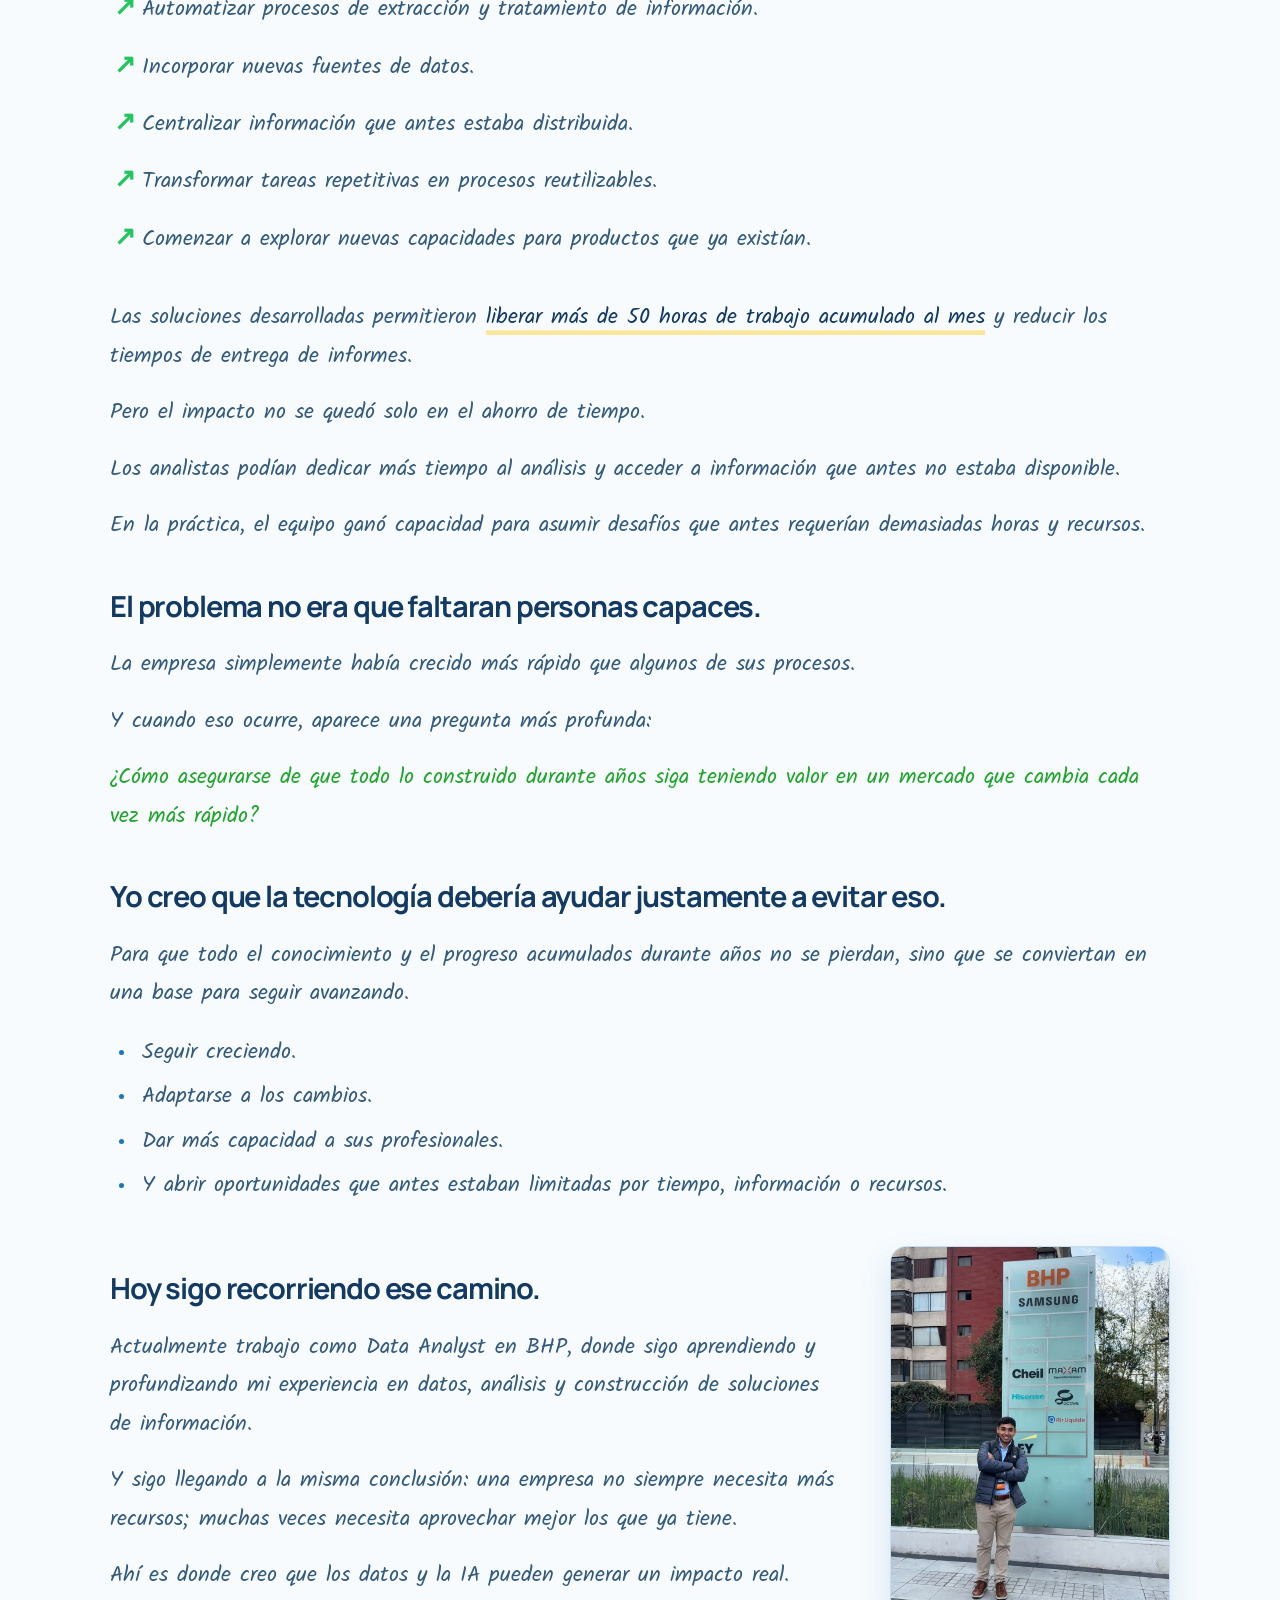
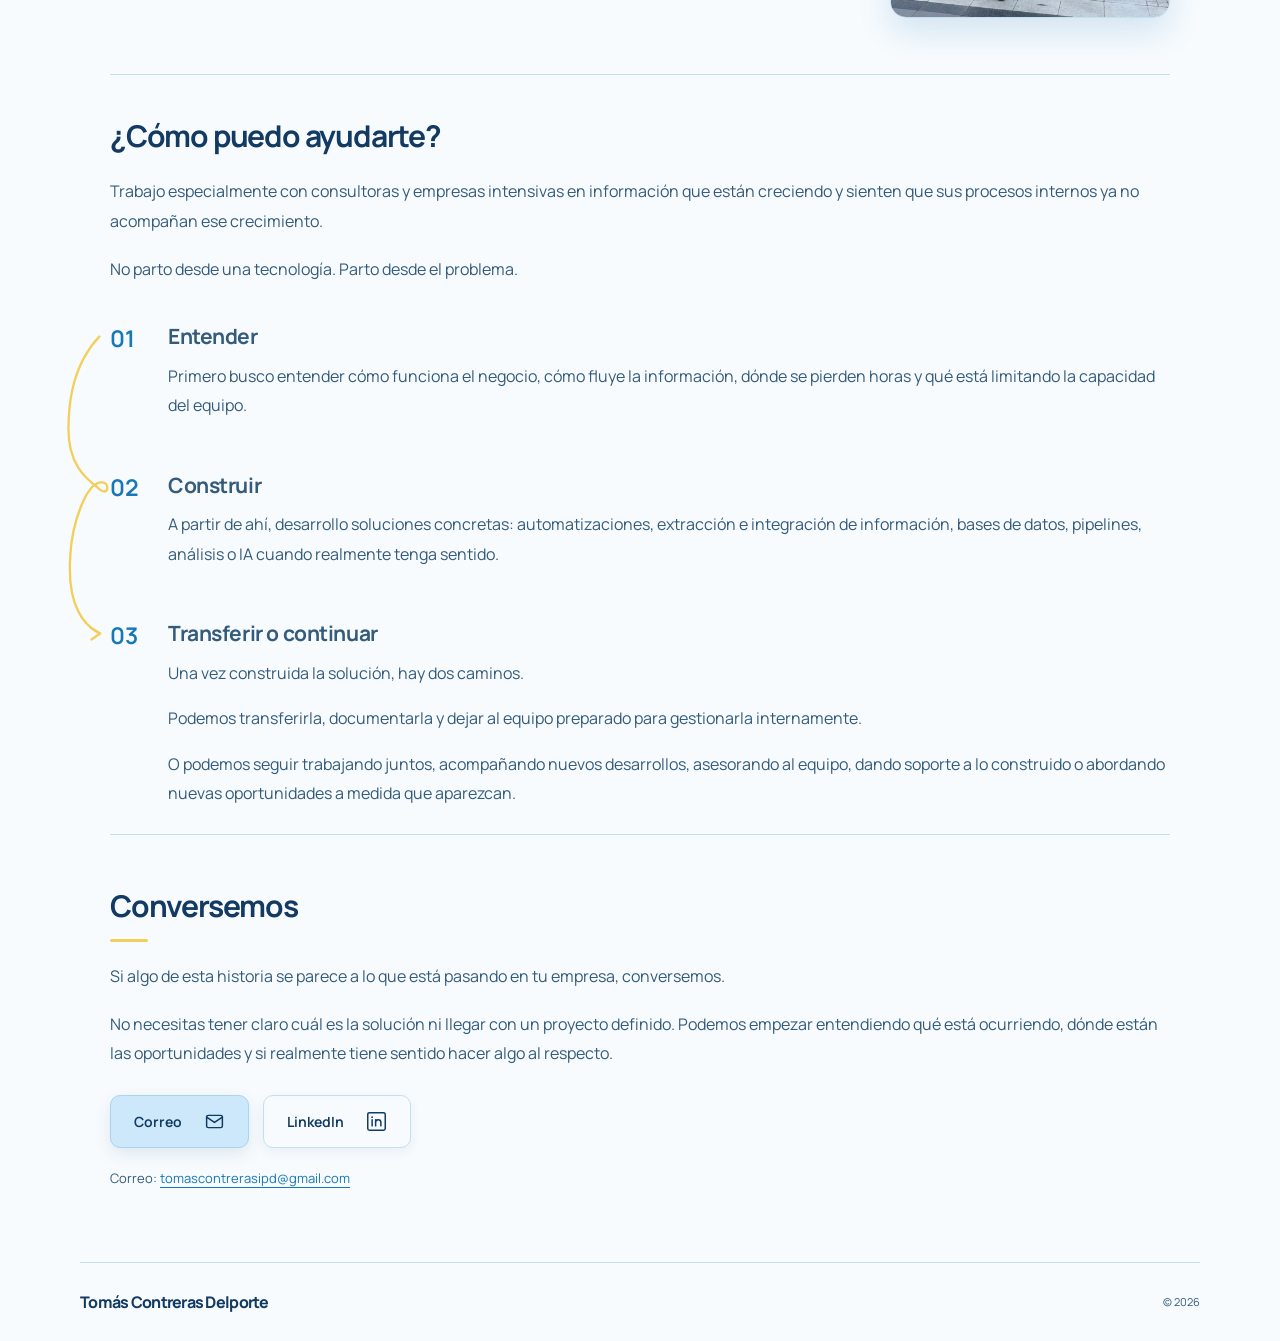
==== commit 491f218d: "ajuste de palabras a la web" ====
--- a/index.html
+++ b/index.html
@@ -43,7 +43,7 @@
       <div class="hero-copy">
         <h1 id="hero-title">Hola,<br>soy <em>Tomás.</em></h1>
         <p class="hero-lead">MSc in Data Science y actualmente Data Analyst en <strong style="color: #f36c21;">BHP</strong>.</p>
-        <p>Me gusta aprender, construir y meterme en problemas que al principio no sé cómo resolver. Busco desafíos donde pueda aprender, tomar iniciativa y seguir creciendo. Hoy canalizo gran parte de eso a través de los datos y la tecnología, ayudando a empresas a aprovechar mejor lo que ya han construido.</p>
+        <p>Me gusta aprender, construir y meterme en problemas que al principio no sé cómo resolver. Hoy canalizo gran parte de eso a través de los datos y la tecnología, ayudando a empresas a aprovechar mejor lo que ya han construido.</p>
       </div>
       <div class="hero-visual">
         <div class="portrait-frame">
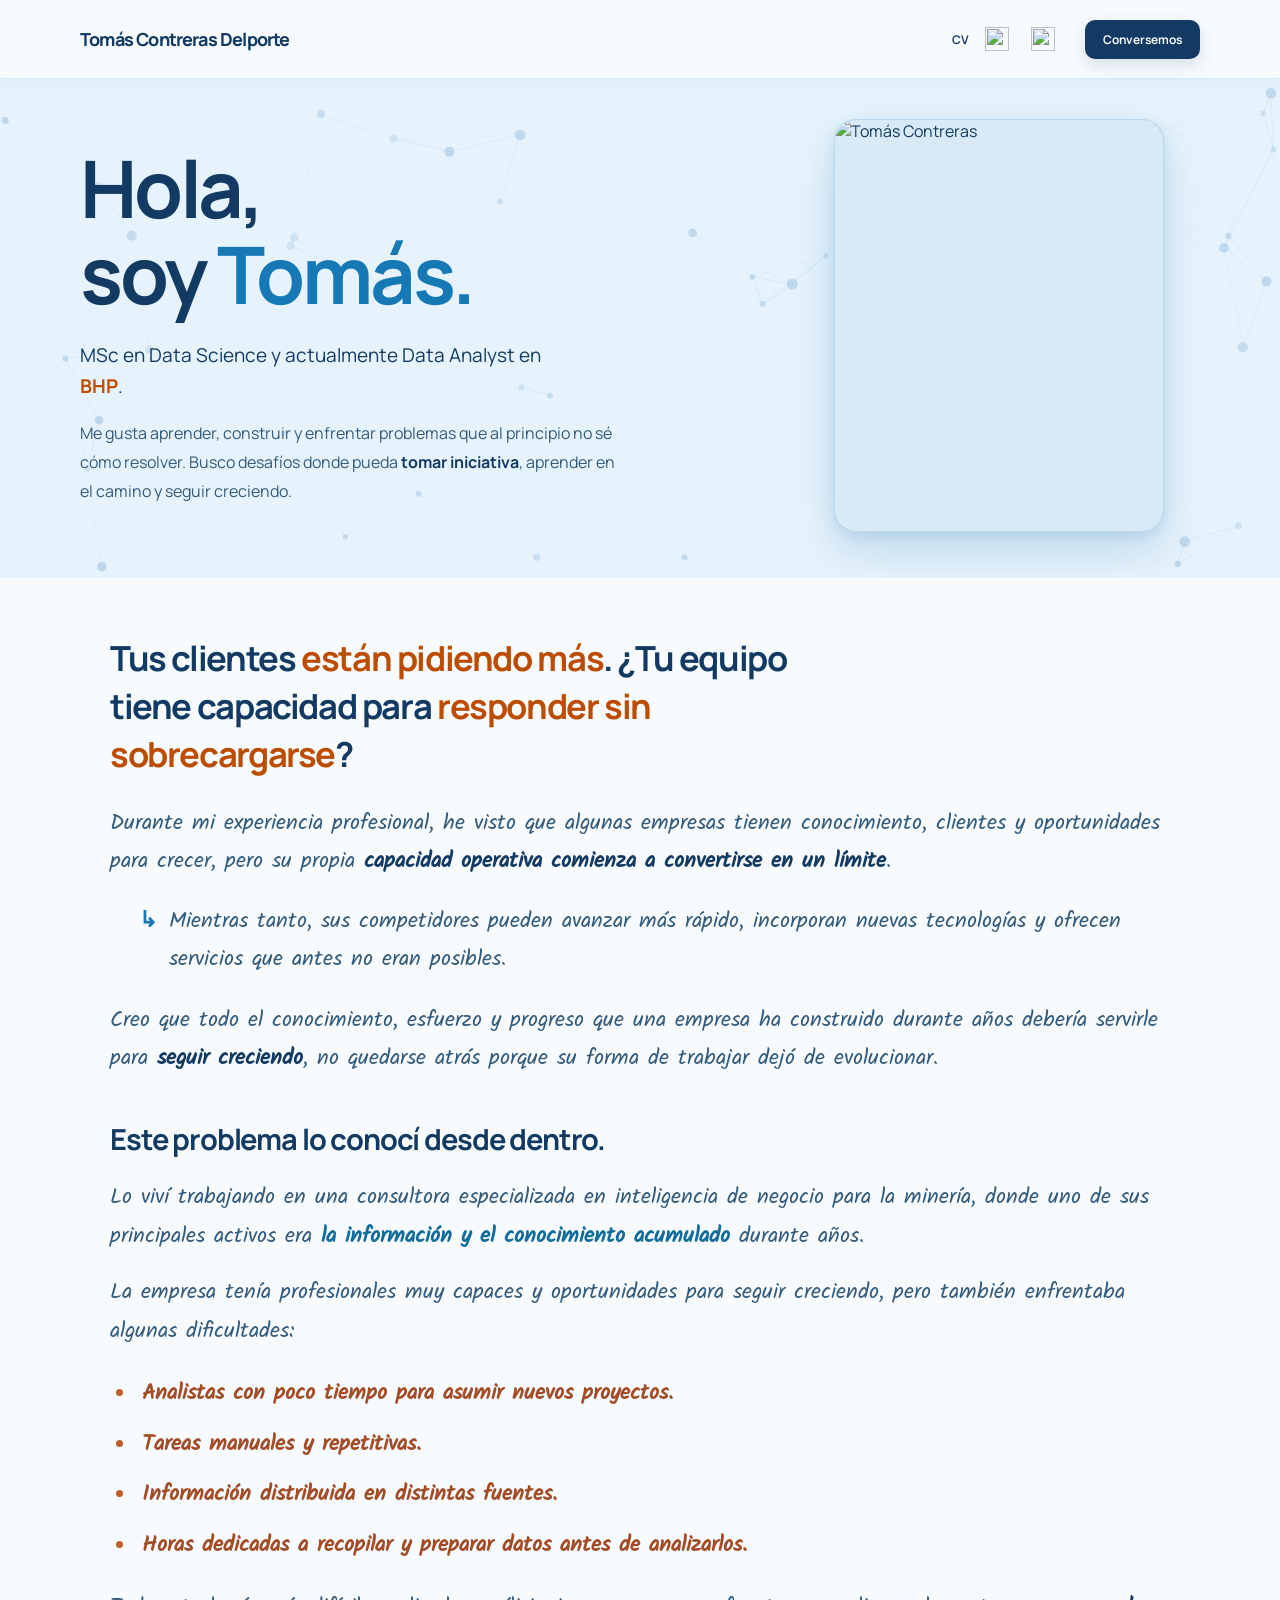
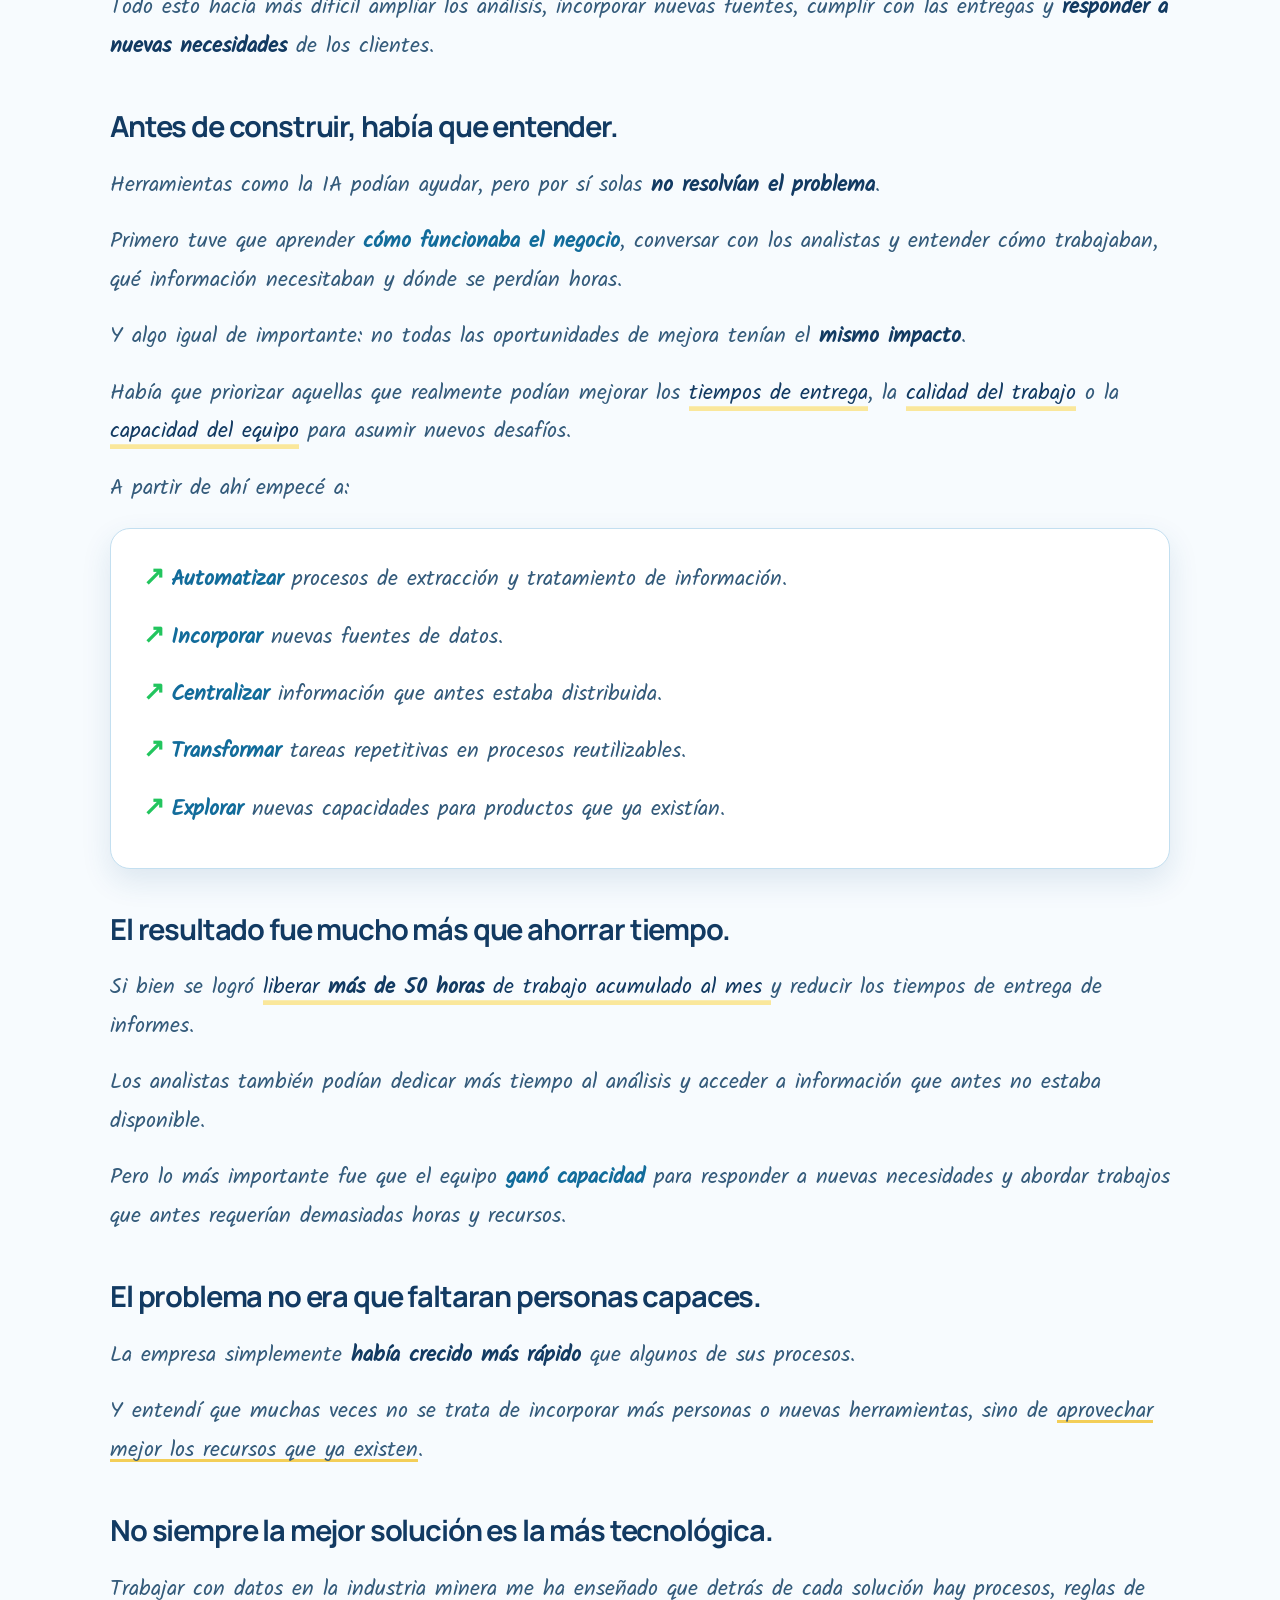
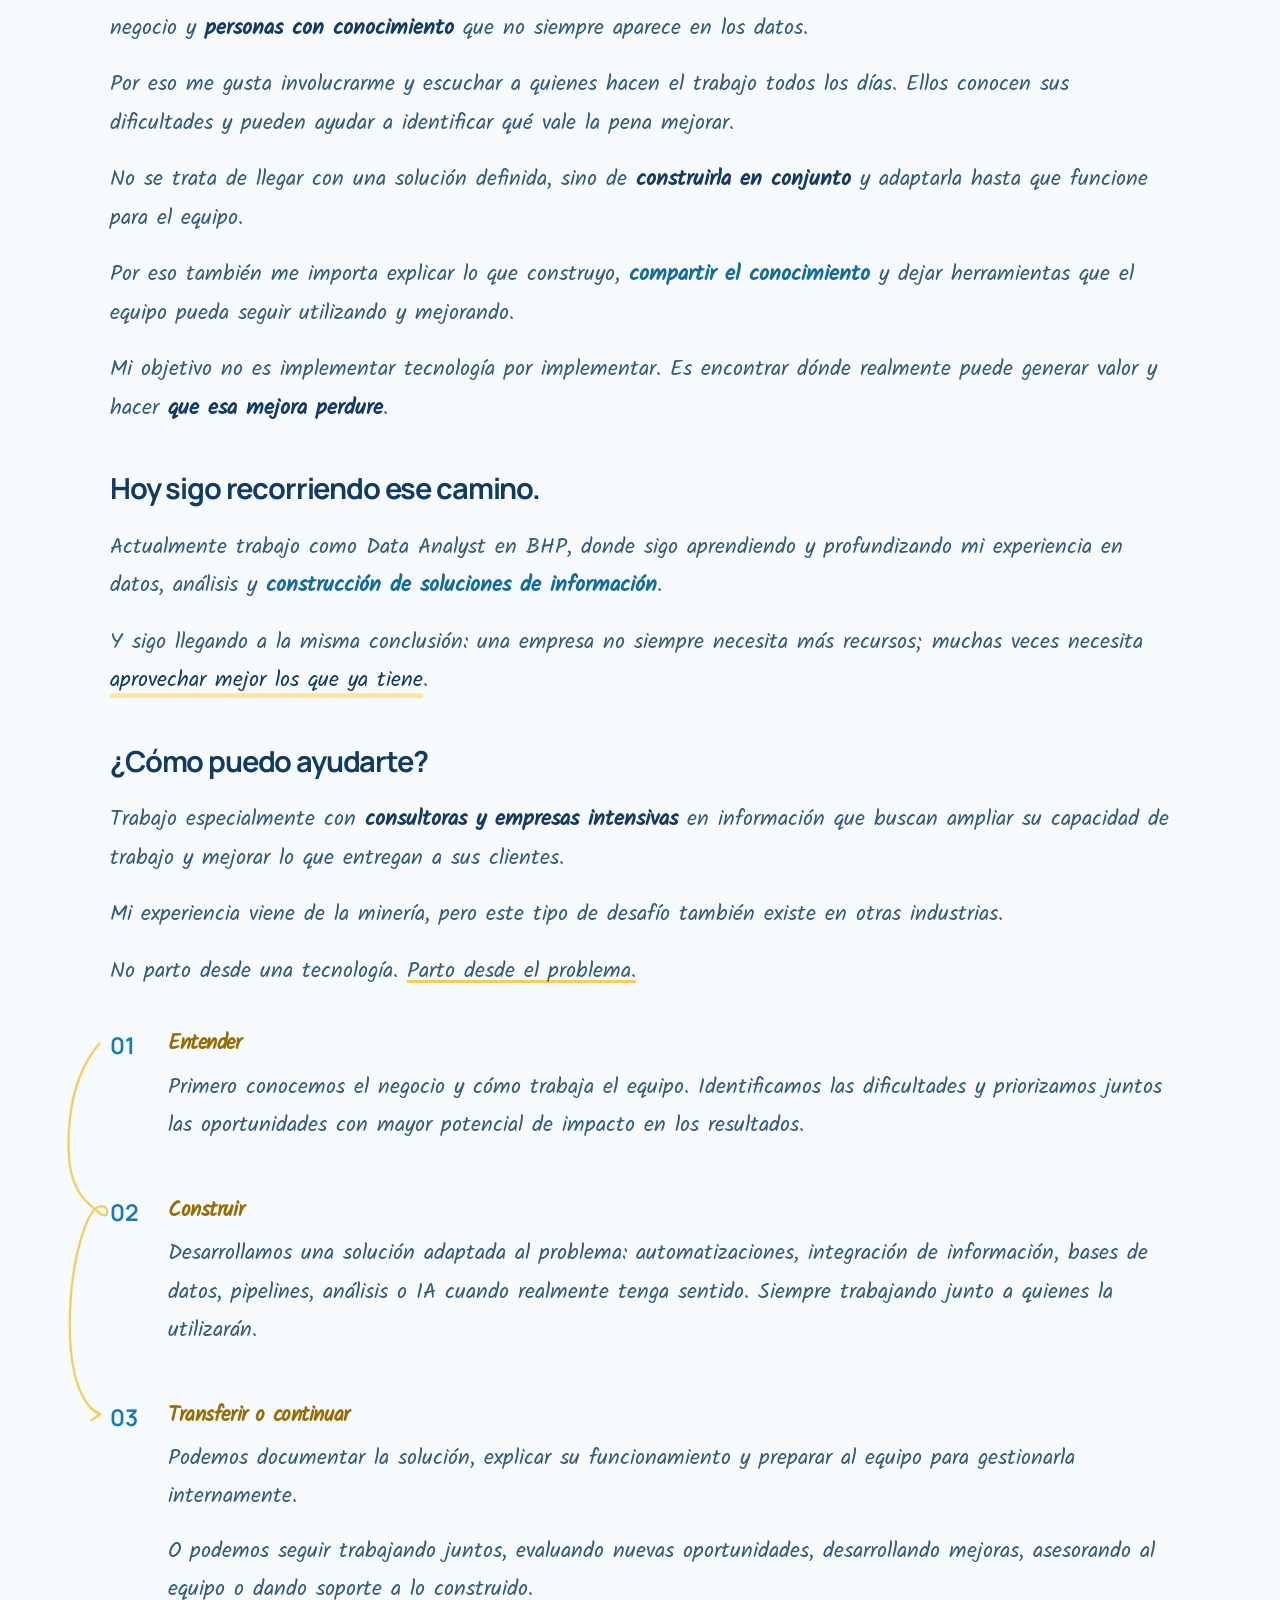
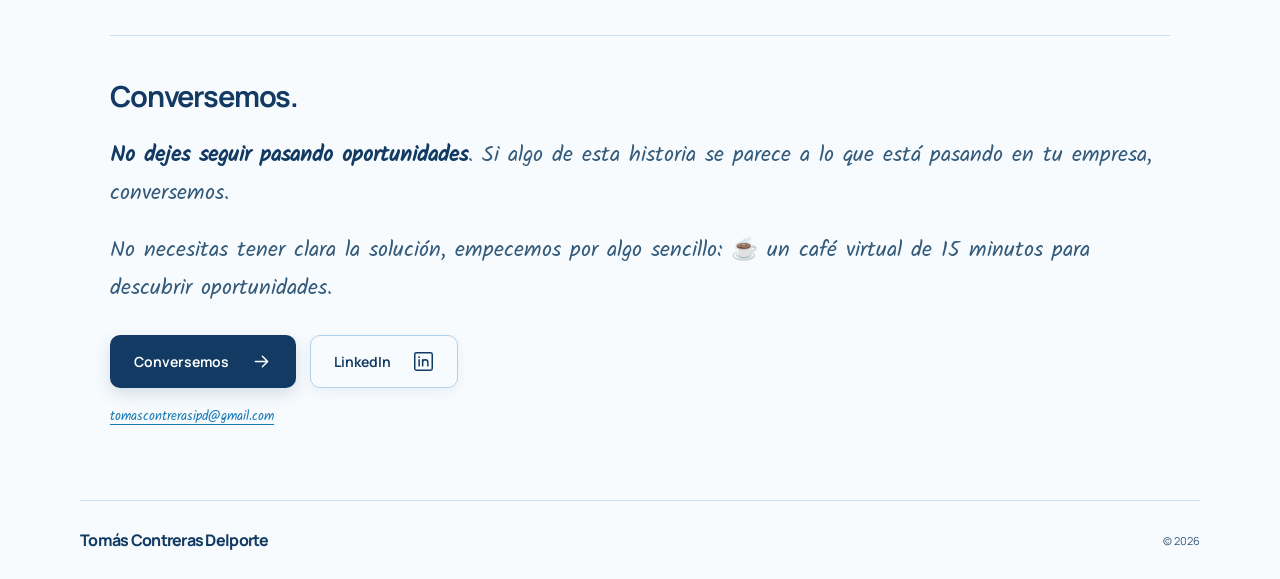
==== commit 16f4cbdd: "mejora completa del storytelling" ====
--- a/index.html
+++ b/index.html
@@ -7,18 +7,18 @@
   <meta name="description" content="Soy Tomás Contreras. Conecto datos, tecnología e IA con los problemas de las empresas para que su forma de trabajar acompañe lo que quieren construir.">
   <meta property="og:type" content="website">
   <meta property="og:locale" content="es_CL">
-  <meta property="og:title" content="Tomás Contreras | Datos, tecnología y una forma de crecer">
+  <meta property="og:title" content="Tomás Contreras">
   <meta property="og:description" content="Mi historia, lo que aprendí construyendo con datos y cómo puedo ayudarte a ampliar la capacidad de tu empresa.">
   <meta property="og:image" content="https://tomascontrerasd.github.io/assets/img/1.jpg">
-  <title>Tomás Contreras | Datos, tecnología y una forma de crecer</title>
+  <title>Tomás Contreras</title>
   <link rel="icon" type="image/svg+xml" href="assets/img/monogram.svg">
   <link rel="preload" href="assets/fonts/Manrope.ttf" as="font" type="font/ttf" crossorigin>
   <link rel="preload" href="assets/fonts/Kalam-Regular.ttf" as="font" type="font/ttf" crossorigin>
-  <link rel="stylesheet" href="assets/css/style.css?v=method-lines-1">
+  <link rel="stylesheet" href="assets/css/style.css?v=story-subpoint-5">
   <script src="assets/js/main.js?v=bhp-1" defer></script>
   <script src="assets/js/hero-network.js" defer></script>
 </head>
-<body>
+<body class="home-page">
   <a class="skip-link" href="#contenido">Ir al contenido</a>
   <svg class="icon-library" xmlns="http://www.w3.org/2000/svg" aria-hidden="true">
     <symbol id="arrow" viewBox="0 0 24 24"><path d="M5 12h14m-6-6 6 6-6 6"/></symbol>
@@ -40,122 +40,333 @@
     <section class="hero-section" id="inicio" aria-labelledby="hero-title">
       <canvas id="hero-canvas" aria-hidden="true"></canvas>
       <div class="hero container">
-      <div class="hero-copy">
-        <h1 id="hero-title">Hola,<br>soy <em>Tomás.</em></h1>
-        <p class="hero-lead">MSc in Data Science y actualmente Data Analyst en <strong style="color: #f36c21;">BHP</strong>.</p>
-        <p>Me gusta aprender, construir y meterme en problemas que al principio no sé cómo resolver. Hoy canalizo gran parte de eso a través de los datos y la tecnología, ayudando a empresas a aprovechar mejor lo que ya han construido.</p>
-      </div>
-      <div class="hero-visual">
-        <div class="portrait-frame">
-          <img class="portrait" src="assets/img/1.jpg" alt="Tomás Contreras" width="3395" height="5092" fetchpriority="high" decoding="async">
+
+<div class="hero-copy">
+  <h1 id="hero-title">Hola,<br>soy <em>Tomás.</em></h1>
+
+  <p class="hero-lead">
+    MSc en Data Science y actualmente Data Analyst en <strong class="bhp-name">BHP</strong>.
+  </p>
+
+  <p>
+    Me gusta aprender, construir y enfrentar problemas que al principio
+    no sé cómo resolver. Busco desafíos donde pueda <strong>tomar iniciativa</strong>,
+    aprender en el camino y seguir creciendo.
+  </p>
+</div>
+
+        <div class="hero-visual">
+          <div class="portrait-frame">
+            <img class="portrait" src="assets/img/1.jpg" alt="Tomás Contreras" width="3395" height="5092" fetchpriority="high" decoding="async">
+          </div>
         </div>
       </div>
-      </div>
     </section>
-    <hr class="hero-divider container">
+
     <article class="story" aria-label="Mi historia y cómo puedo ayudarte">
-      <section class="story-part" id="el-problema" aria-labelledby="el-problema-titulo">
-        <h2 id="el-problema-titulo">Lo que construiste durante años no debería <span class="story-ending">quedarse atrás.<svg class="hand-drawn-line" viewBox="0 0 74 30" aria-hidden="true" focusable="false"><path d="M4 15C23 11 44 7 69 3C54 11 32 18 9 22C18 24 36 22 53 20L49 27"/></svg></span></h2>
-        <p>Durante mi experiencia profesional, he visto que muchas empresas acumulan años de conocimiento e información valiosa, pero <span class="story-highlight">no siempre consiguen aprovechar todo ese valor y convertirlo en nuevas oportunidades.</span></p>
-        <p>Eso se vuelve especialmente crítico cuando sus competidores sí logran aprovechar nuevas tecnologías para avanzar más rápido.</p>
-      </section>
-
-      <section class="story-part" id="mi-historia" aria-labelledby="mi-historia-titulo">
-        <h2 id="mi-historia-titulo">Este problema lo conocí desde dentro.</h2>
-        <p>Lo viví trabajando en una consultora especializada en inteligencia de negocio para la minería, donde uno de sus principales activos era la información y el conocimiento acumulado durante años.</p>
-        <p>El desafío estaba en <span class="story-highlight">cómo gestionar mejor ese conocimiento</span> y agilizar la búsqueda, recopilación y actualización de nueva información.</p>
-      </section>
-
-      <section class="story-part" id="como-lo-resolvi">
-        <p>Los analistas podían pasar horas buscando y preparando información antes de llegar a lo que realmente generaba valor: analizarla.</p>
-        <p>Herramientas de IA podían ayudar, pero por sí solas no resolvían el problema. Antes de aplicar tecnología, <span class="story-highlight">había que entender cómo funcionaba el negocio</span> y cómo trabajaba el equipo.</p>
-        <p>Eso significaba entender dónde se perdían horas, qué información era realmente importante y qué procesos estaban limitando la capacidad del equipo.</p>
-        <p>A partir de ahí empecé a construir:</p>
-        <ul>
-          <li>Automatizar procesos de extracción y tratamiento de información.</li>
-          <li>Incorporar nuevas fuentes de datos.</li>
-          <li>Centralizar información que antes estaba distribuida.</li>
-          <li>Transformar tareas repetitivas en procesos reutilizables.</li>
-          <li>Comenzar a explorar nuevas capacidades para productos que ya existían.</li>
-        </ul>
-      </section>
-
-      <section class="story-part" id="el-resultado">
-        <p>Las soluciones desarrolladas permitieron <span class="story-highlight">liberar más de 50 horas de trabajo acumulado al mes</span> y reducir los tiempos de entrega de informes.</p>
-        <p>Pero el impacto no se quedó solo en el ahorro de tiempo.</p>
-        <p>Los analistas podían dedicar más tiempo al análisis y acceder a información que antes no estaba disponible.</p>
-        <p>En la práctica, el equipo ganó capacidad para asumir desafíos que antes requerían demasiadas horas y recursos.</p>
-      </section>
-
-      <section class="story-part" id="crecer-y-adaptarse" aria-labelledby="crecer-y-adaptarse-titulo">
-        <h2 id="crecer-y-adaptarse-titulo">El problema no era que faltaran personas capaces.</h2>
-        <p>La empresa simplemente había crecido más rápido que algunos de sus procesos.</p>
-        <p>Y cuando eso ocurre, aparece una pregunta más profunda: </p>
-          <p style="color: #21a52c;">
-  ¿Cómo asegurarse de que todo lo construido durante años siga teniendo valor en un mercado que cambia cada vez más rápido?
-</p>
-      </section>
-
-      <section class="story-part" id="mi-proposito" aria-labelledby="mi-proposito-titulo">
-        <h2 id="mi-proposito-titulo">Yo creo que la tecnología debería ayudar justamente a evitar eso.</h2>
-        <p>Para que todo el conocimiento y el progreso acumulados durante años no se pierdan, sino que se conviertan en una base para seguir avanzando.</p>
-        <ul>
-          <li>Seguir creciendo.</li>
-          <li>Adaptarse a los cambios.</li>
-          <li>Dar más capacidad a sus profesionales.</li>
-          <li>Y abrir oportunidades que antes estaban limitadas por tiempo, información o recursos.</li>
-        </ul>
-      </section>
-
-      <section class="story-part today-section" id="hoy" aria-labelledby="hoy-titulo">
-        <div class="today-copy">
-        <h2 id="hoy-titulo">Hoy sigo recorriendo ese camino.</h2>
-        <p>Actualmente trabajo como Data Analyst en BHP, donde sigo aprendiendo y profundizando mi experiencia en datos, análisis y construcción de soluciones de información.</p>
-        <p>Y sigo llegando a la misma conclusión: una empresa no siempre necesita más recursos; muchas veces necesita aprovechar mejor los que ya tiene.</p>
-        <p>Ahí es donde creo que los datos y la IA pueden generar un impacto real.</p>
-        </div>
-        <figure class="today-photo">
-          <img src="assets/img/bhp.jpeg" alt="Tomás junto al letrero de BHP" width="960" height="1280" decoding="async">
-        </figure>
-      </section>
-
-      <section class="story-part help-section" id="como-puedo-ayudar" aria-labelledby="como-puedo-ayudar-titulo">
-        <h2 id="como-puedo-ayudar-titulo">¿Cómo puedo ayudarte?</h2>
-        <p>Trabajo especialmente con consultoras y empresas intensivas en información que están creciendo y sienten que sus procesos internos ya no acompañan ese crecimiento.</p>
-        <p>No parto desde una tecnología. Parto desde el problema.</p>
-        <div class="method-flow">
-          <svg class="method-trace" aria-hidden="true" focusable="false"><path pathLength="1"/><path class="method-trace-arrow" pathLength="1"/></svg>
-        <ol class="story-method">
-          <li>
-            <h3>Entender</h3>
-            <p>Primero busco entender cómo funciona el negocio, cómo fluye la información, dónde se pierden horas y qué está limitando la capacidad del equipo.</p>
-          </li>
-          <li>
-            <h3>Construir</h3>
-            <p>A partir de ahí, desarrollo soluciones concretas: automatizaciones, extracción e integración de información, bases de datos, pipelines, análisis o IA cuando realmente tenga sentido.</p>
-          </li>
-          <li>
-            <h3>Transferir o continuar</h3>
-            <p>Una vez construida la solución, hay dos caminos.</p>
-            <p>Podemos transferirla, documentarla y dejar al equipo preparado para gestionarla internamente.</p>
-            <p>O podemos seguir trabajando juntos, acompañando nuevos desarrollos, asesorando al equipo, dando soporte a lo construido o abordando nuevas oportunidades a medida que aparezcan.</p>
-          </li>
-        </ol>
-        </div>
-
-      </section>
-
-      <section class="story-part contact-section" id="contacto" aria-labelledby="contacto-titulo">
-        <h2 id="contacto-titulo">Conversemos</h2>
-        <p>Si algo de esta historia se parece a lo que está pasando en tu empresa, conversemos.</p>
-        <p>No necesitas tener claro cuál es la solución ni llegar con un proyecto definido. Podemos empezar entendiendo qué está ocurriendo, dónde están las oportunidades y si realmente tiene sentido hacer algo al respecto.</p>
-        <div class="contact-actions">
-          <a class="button" href="mailto:tomascontrerasipd@gmail.com?subject=Conversemos%20sobre%20mi%20empresa">Correo <svg class="icon" viewBox="0 0 24 24" aria-hidden="true" focusable="false"><rect x="3" y="5" width="18" height="14" rx="2"/><path d="m3 7 9 6 9-6"/></svg></a>
-          <a class="button button-linkedin" href="https://www.linkedin.com/in/tomas-contreras-delporte/" target="_blank" rel="noopener noreferrer">LinkedIn <svg class="icon" viewBox="0 0 24 24" aria-hidden="true" focusable="false"><rect x="2" y="2" width="20" height="20" rx="2"/><circle cx="7" cy="7" r="1" fill="currentColor" stroke="none"/><path d="M7 10v7m4 0v-7m0 3a3 3 0 0 1 6 0v4"/></svg></a>
-        </div>
-        <p class="story-email">Correo: <a href="mailto:tomascontrerasipd@gmail.com">tomascontrerasipd@gmail.com</a></p>
-      </section>
-    </article>
+
+  <section class="story-part" id="el-problema" aria-labelledby="el-problema-titulo">
+    <h2 id="el-problema-titulo">
+      Tus clientes <span class="story-orange">están pidiendo más</span>. ¿Tu equipo tiene capacidad para <span class="story-orange">responder sin sobrecargarse</span>?
+    </h2>
+
+    <p>
+      Durante mi experiencia profesional, he visto que algunas empresas
+      tienen conocimiento, clientes y oportunidades para crecer, pero
+      su propia <strong>capacidad operativa comienza a convertirse en un límite</strong>.
+    </p>
+
+    <ul class="story-subpoint">
+      <li>
+        Mientras tanto, sus competidores pueden avanzar más rápido,
+        incorporan nuevas tecnologías y ofrecen servicios que antes
+        no eran posibles.
+      </li>
+    </ul>
+
+    <p>
+      Creo que todo el conocimiento, esfuerzo y progreso que una empresa
+      ha construido durante años debería servirle para <strong>seguir creciendo</strong>,
+      no quedarse atrás porque su forma de trabajar dejó de evolucionar.
+    </p>
+
+
+  </section>
+
+  <section class="story-part" id="mi-historia" aria-labelledby="mi-historia-titulo">
+    <h2 id="mi-historia-titulo">
+      Este problema lo conocí desde dentro.
+    </h2>
+
+    <p>
+      Lo viví trabajando en una consultora especializada en inteligencia
+      de negocio para la minería, donde uno de sus principales activos
+      era <span class="story-accent">la información y el conocimiento acumulado</span> durante años.
+    </p>
+
+    <p>
+      La empresa tenía profesionales muy capaces y oportunidades para
+      seguir creciendo, pero también enfrentaba algunas dificultades:
+    </p>
+
+    <ul class="symptom-list">
+      <li>Analistas con poco tiempo para asumir nuevos proyectos.</li>
+      <li>Tareas manuales y repetitivas.</li>
+      <li>Información distribuida en distintas fuentes.</li>
+      <li>Horas dedicadas a recopilar y preparar datos antes de analizarlos.</li>
+    </ul>
+
+    <p>
+      Todo esto hacía más difícil ampliar los análisis, incorporar nuevas
+      fuentes, cumplir con las entregas y <strong>responder a nuevas necesidades</strong>
+      de los clientes.
+    </p>
+  </section>
+
+  <section class="story-part" id="como-lo-resolvi" aria-labelledby="como-lo-resolvi-titulo">
+    <h2 id="como-lo-resolvi-titulo">
+      Antes de construir, había que entender.
+    </h2>
+
+    <p>
+      Herramientas como la IA podían ayudar, pero por sí solas <strong>no
+      resolvían el problema</strong>.
+    </p>
+
+    <p>
+      Primero tuve que aprender <span class="story-accent">cómo funcionaba el negocio</span>, conversar
+      con los analistas y entender cómo trabajaban, qué información
+      necesitaban y dónde se perdían horas.
+    </p>
+
+    <p>
+      Y algo igual de importante: no todas las oportunidades de mejora
+      tenían el <strong>mismo impacto</strong>.
+    </p>
+
+    <p>
+      Había que priorizar aquellas que realmente podían mejorar los
+      <span class="story-highlight">tiempos de entrega</span>, la
+      <span class="story-highlight">calidad del trabajo</span> o la
+      <span class="story-highlight">capacidad del equipo</span>
+      para asumir nuevos desafíos.
+    </p>
+
+    <p>
+      A partir de ahí empecé a:
+    </p>
+
+    <ul class="solution-card">
+      <li><strong class="story-accent">Automatizar</strong> procesos de extracción y tratamiento de información.</li>
+      <li><strong class="story-accent">Incorporar</strong> nuevas fuentes de datos.</li>
+      <li><strong class="story-accent">Centralizar</strong> información que antes estaba distribuida.</li>
+      <li><strong class="story-accent">Transformar</strong> tareas repetitivas en procesos reutilizables.</li>
+      <li><strong class="story-accent">Explorar</strong> nuevas capacidades para productos que ya existían.</li>
+    </ul>
+  </section>
+
+  <section class="story-part" id="el-resultado" aria-labelledby="el-resultado-titulo">
+    <h2 id="el-resultado-titulo">
+      El resultado fue mucho más que ahorrar tiempo.
+    </h2>
+
+    <p>
+      Si bien se logró
+      <span class="story-highlight">
+        liberar <strong>más de 50 horas</strong> de trabajo acumulado al mes
+      </span>
+      y reducir los tiempos de entrega de informes.
+    </p>
+
+    <p>
+      Los analistas también podían dedicar más tiempo al análisis y acceder
+      a información que antes no estaba disponible.
+    </p>
+
+    <p>
+      Pero lo más importante fue que el equipo <span class="story-accent">ganó capacidad</span> para
+      responder a nuevas necesidades y abordar trabajos que antes
+      requerían demasiadas horas y recursos.
+    </p>
+  </section>
+
+  <section class="story-part" id="crecer-y-adaptarse" aria-labelledby="crecer-y-adaptarse-titulo">
+    <h2 id="crecer-y-adaptarse-titulo">
+      El problema no era que faltaran personas capaces.
+    </h2>
+
+    <p>
+      La empresa simplemente <strong>había crecido más rápido</strong> que algunos
+      de sus procesos.
+    </p>
+
+    <p>
+      Y entendí que muchas veces no se trata de incorporar más
+      personas o nuevas herramientas, sino de <span class="story-underline">aprovechar mejor
+      los recursos que ya existen</span>.
+    </p>
+
+
+  </section>
+
+  <section class="story-part" id="lo-que-entendi" aria-labelledby="lo-que-entendi-titulo">
+    <h2 id="lo-que-entendi-titulo">
+      No siempre la mejor solución es la más tecnológica.
+    </h2>
+
+    <p>
+      Trabajar con datos en la industria minera me ha enseñado que
+      detrás de cada solución hay procesos, reglas de negocio y <strong>personas
+      con conocimiento</strong> que no siempre aparece en los datos.
+    </p>
+
+    <p>
+      Por eso me gusta involucrarme y escuchar a quienes hacen el trabajo
+      todos los días. Ellos conocen sus dificultades y pueden ayudar
+      a identificar qué vale la pena mejorar.
+    </p>
+
+    <p>
+      No se trata de llegar con una solución definida, sino de
+      <strong>construirla en conjunto</strong> y adaptarla hasta que funcione para el equipo.
+    </p>
+
+    <p>
+      Por eso también me importa explicar lo que construyo, <span class="story-accent">compartir
+      el conocimiento</span> y dejar herramientas que el equipo pueda
+      seguir utilizando y mejorando.
+    </p>
+
+    <p>
+      Mi objetivo no es implementar tecnología por implementar.
+      Es encontrar dónde realmente puede generar valor y hacer
+      <strong>que esa mejora perdure</strong>.
+    </p>
+  </section>
+
+  <section class="story-part" id="hoy" aria-labelledby="hoy-titulo">
+    <h2 id="hoy-titulo">
+      Hoy sigo recorriendo ese camino.
+    </h2>
+
+    <p>
+      Actualmente trabajo como Data Analyst en BHP, donde sigo
+      aprendiendo y profundizando mi experiencia en datos, análisis
+      y <span class="story-accent">construcción de soluciones de información</span>.
+    </p>
+
+    <p>
+      Y sigo llegando a la misma conclusión:
+      una empresa no siempre necesita más recursos; muchas veces
+      necesita <span class="story-highlight">aprovechar mejor los que ya tiene</span>.
+    </p>
+
+
+  </section>
+
+  <section class="story-part" id="como-puedo-ayudar" aria-labelledby="como-puedo-ayudar-titulo">
+    <h2 id="como-puedo-ayudar-titulo">
+      ¿Cómo puedo ayudarte?
+    </h2>
+
+    <p>
+      Trabajo especialmente con <strong>consultoras y empresas intensivas</strong>
+      en información que buscan
+      ampliar su capacidad de trabajo y mejorar lo que entregan
+      a sus clientes.
+    </p>
+
+    <p>
+      Mi experiencia viene de la minería, pero este tipo de desafío
+      también existe en otras industrias.
+    </p>
+
+    <p>
+      No parto desde una tecnología. <span class="story-underline">Parto desde el problema.</span>
+    </p>
+
+    <div class="method-flow">
+      <svg class="method-trace" aria-hidden="true" focusable="false" viewBox="0 0 52 600">
+        <path pathLength="1" d="M40 30 C0 80 0 180 40 230 C58 245 58 220 40 230 C0 270 0 380 40 430"/>
+        <path class="method-trace-arrow" pathLength="1" d="M30 424 L41 430 L31 436"/>
+      </svg>
+      <ol class="story-method">
+        <li>
+          <h3>Entender</h3>
+          <p>
+            Primero conocemos el negocio y cómo trabaja el equipo.
+            Identificamos las dificultades y priorizamos juntos
+            las oportunidades con mayor potencial de impacto
+            en los resultados.
+          </p>
+        </li>
+
+        <li>
+          <h3>Construir</h3>
+          <p>
+            Desarrollamos una solución adaptada al problema:
+            automatizaciones, integración de información, bases de datos,
+            pipelines, análisis o IA cuando realmente tenga sentido.
+            Siempre trabajando junto a quienes la utilizarán.
+          </p>
+        </li>
+
+        <li>
+          <h3>Transferir o continuar</h3>
+          <p>
+            Podemos documentar la solución, explicar su funcionamiento
+            y preparar al equipo para gestionarla internamente.
+          </p>
+          <p>
+            O podemos seguir trabajando juntos, evaluando nuevas
+            oportunidades, desarrollando mejoras, asesorando
+            al equipo o dando soporte a lo construido.
+          </p>
+        </li>
+      </ol>
+    </div>
+  </section>
+
+  <section class="story-part" id="contacto" aria-labelledby="contacto-titulo">
+    <h2 id="contacto-titulo">
+      Conversemos.
+    </h2>
+
+    <p>
+      <strong>No dejes seguir pasando oportunidades</strong>. Si algo de esta historia se parece a lo que está pasando
+      en tu empresa, conversemos.
+    </p>
+
+    <p>
+      No necesitas tener clara la solución, empecemos por algo sencillo: <span aria-hidden="true">☕</span> un café virtual de 15 minutos para descubrir oportunidades.
+    </p>
+
+    <div class="contact-actions">
+      <a class="button" href="mailto:tomascontrerasipd@gmail.com?subject=Conversemos%20sobre%20mi%20empresa">
+        Conversemos
+        <svg class="icon" aria-hidden="true">
+          <use href="#arrow"></use>
+        </svg>
+      </a>
+
+      <a class="button button-linkedin" href="https://www.linkedin.com/in/tomas-contreras-delporte/" target="_blank" rel="noopener noreferrer">
+        LinkedIn
+        <svg class="icon" viewBox="0 0 24 24" aria-hidden="true" focusable="false">
+          <rect x="2" y="2" width="20" height="20" rx="2"/>
+          <circle cx="7" cy="7" r="1" fill="currentColor" stroke="none"/>
+          <path d="M7 10v7m4 0v-7m0 3a3 3 0 0 1 6 0v4"/>
+        </svg>
+      </a>
+    </div>
+
+    <p class="story-email">
+      <a href="mailto:tomascontrerasipd@gmail.com">
+        tomascontrerasipd@gmail.com
+      </a>
+    </p>
+  </section>
+
+</article>
   </main>
   <footer class="site-footer container">
     <a class="brand" href="#inicio">Tomás Contreras Delporte<span class="brand-dot" aria-hidden="true"></span></a>
--- a/assets/css/style.css
+++ b/assets/css/style.css
@@ -65,6 +65,7 @@
 .hero h1 { font-size: clamp(56px, 6.2vw, 80px); line-height: 1.08; margin-bottom: 24px; }
 .hero h1 em { font-family: inherit; font-style: normal; color: var(--blue); }
 .hero-lead { font-size: 19px; line-height: 1.6; color: var(--ink); margin-bottom: 18px; max-width: 500px; }
+.home-page .bhp-name, .home-page .story-orange { color: #bc4c00; }
 .hero-copy > p:not(.hero-lead) { font-size: 16px; line-height: 1.8; max-width: 540px; }
 .hero-copy > p:last-child { margin-bottom: 0; }
 .hero-visual { width: 100%; max-width: 330px; justify-self: center; }
@@ -85,7 +86,29 @@
 .story ul { padding-left: 26px; margin: 20px 0; }
 .story ul li { padding-left: 6px; margin-bottom: 6px; }
 .story ul li::marker { color: var(--blue); font-size: .65em; }
+.home-page .story .story-subpoint { padding-left: clamp(40px, 4vw, 58px); margin: 8px 0 22px; }
+.home-page .story .story-subpoint > li { padding-left: 8px; margin-bottom: 0; }
+.home-page .story .story-subpoint > li::marker { content: "↳ "; font-family: var(--sans); font-size: 1em; font-weight: 700; color: var(--blue); }
 .story-highlight { color: var(--ink); box-shadow: inset 0 -.22em 0 #fae79b; }
+.home-page .story .story-accent { color: #126c9b; font-weight: 700; }
+.home-page .story-underline {
+  text-decoration-line: underline;
+  text-decoration-color: var(--yellow);
+  text-decoration-thickness: .12em;
+  text-underline-offset: .12em;
+  text-decoration-skip-ink: none;
+}
+.home-page .story .symptom-list { margin-block: 24px; }
+.home-page .story .symptom-list li { color: #a24d28; font-weight: 700; margin-bottom: 12px; }
+.home-page .story .symptom-list li::marker { color: #c05e2b; font-size: .85em; }
+.home-page .story .solution-card {
+  padding: 26px 30px 26px 54px;
+  border: 1px solid var(--line);
+  border-radius: 20px;
+  background: #fff;
+  box-shadow: var(--shadow);
+}
+.home-page .story .solution-card li:last-child { margin-bottom: 0; }
 .story-part > :last-child { margin-bottom: 0; }
 .today-section { display: grid; grid-template-columns: minmax(0, 1fr) 280px; align-items: center; gap: 48px; }
 .today-copy > :last-child { margin-bottom: 0; }
@@ -108,6 +131,7 @@
 .story-method > li::before { content: counter(method, decimal-leading-zero); position: absolute; left: 0; top: 25px; font-family: var(--sans); font-size: 23px; font-weight: 650; line-height: 1.4; color: var(--blue); }
 .story-method > li:first-child::before { top: 12px; }
 .story-method h3 { margin-bottom: 10px; }
+.home-page .story-method h3 { color: #976c00; }
 .story-method p { margin-bottom: 0; }
 .story-method p + p { margin-top: 16px; }
 .story .contact-section { margin-top: 50px; }
@@ -115,6 +139,8 @@
 .contact-actions { display: flex; flex-wrap: wrap; align-items: center; gap: 14px; margin-top: 26px; }
 .contact-section .button { background: #cce8fa; color: var(--ink); border-color: #acd3ed; box-shadow: 0 6px 16px rgba(18, 58, 98, .1); }
 .contact-section .button-linkedin { background: transparent; border-color: var(--line); box-shadow: 0 4px 12px rgba(18, 58, 98, .06); }
+.home-page .button-linkedin { background: transparent; color: var(--ink); border-color: #acd3ed; box-shadow: 0 4px 12px rgba(18, 58, 98, .06); }
+.home-page .button-linkedin:hover, .home-page .button-linkedin:focus-visible { background: #d9edf9; }
 .contact-section .button:hover, .contact-section .button:focus-visible { background: #b7def5; transform: translateY(-5px); box-shadow: 0 12px 24px rgba(18, 58, 98, .16); }
 .contact-section .button:active { transform: translateY(0); }
 .story a:not(.button) { color: var(--blue); text-underline-offset: 4px; }
@@ -152,6 +178,7 @@
   .story h2 { font-size: 24px; margin-bottom: 18px; }
   #el-problema h2 { font-size: 29px; margin-bottom: 22px; }
   .story p, .story li { font-size: 21px; line-height: 1.7; }
+  .home-page .story .solution-card { padding: 20px 20px 20px 40px; border-radius: 16px; }
   .story-part + .story-part { margin-top: 32px; }
   .story-part:not(:has(h2)) { margin-top: 20px; }
   .story .help-section { margin-top: 40px; padding-top: 30px; }
@@ -188,4 +215,4 @@
 #como-lo-resolvi li {
   padding-left: 0.4rem;
   margin-bottom: 0.8rem;
-}+}
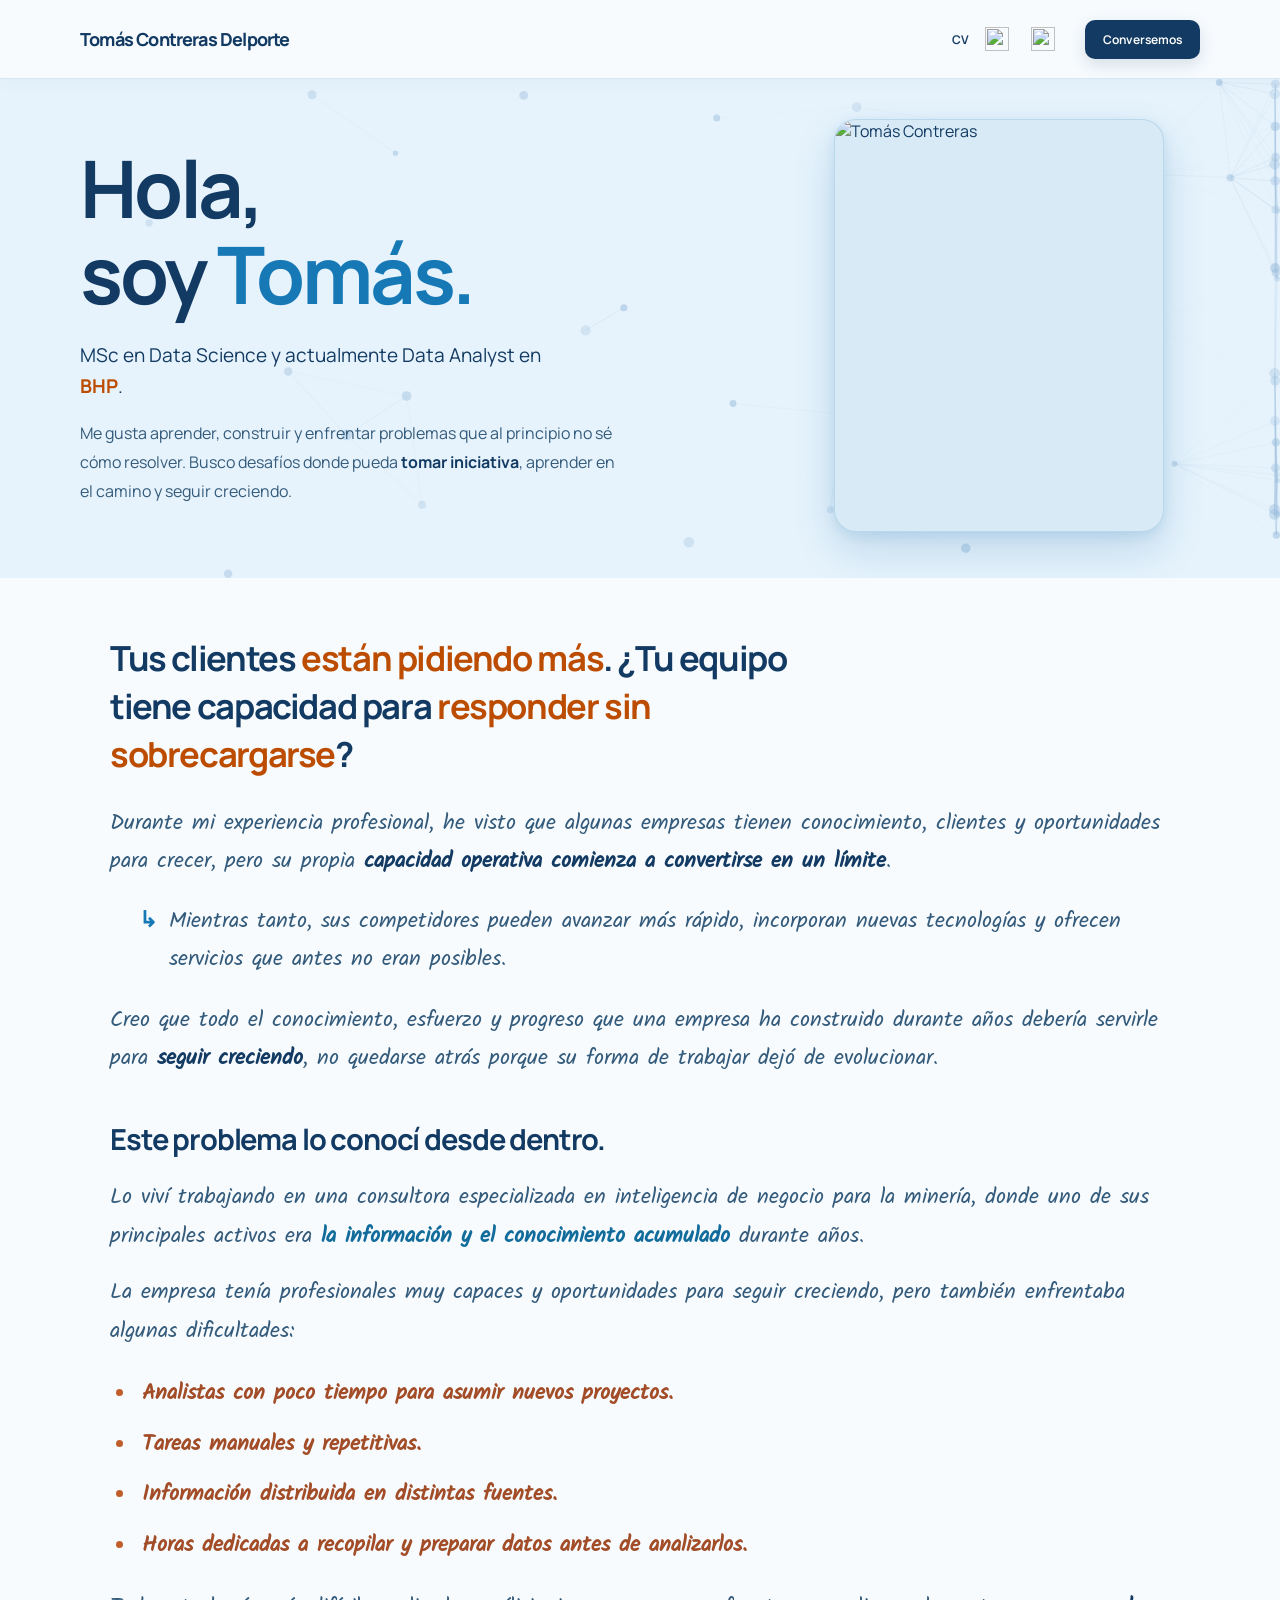
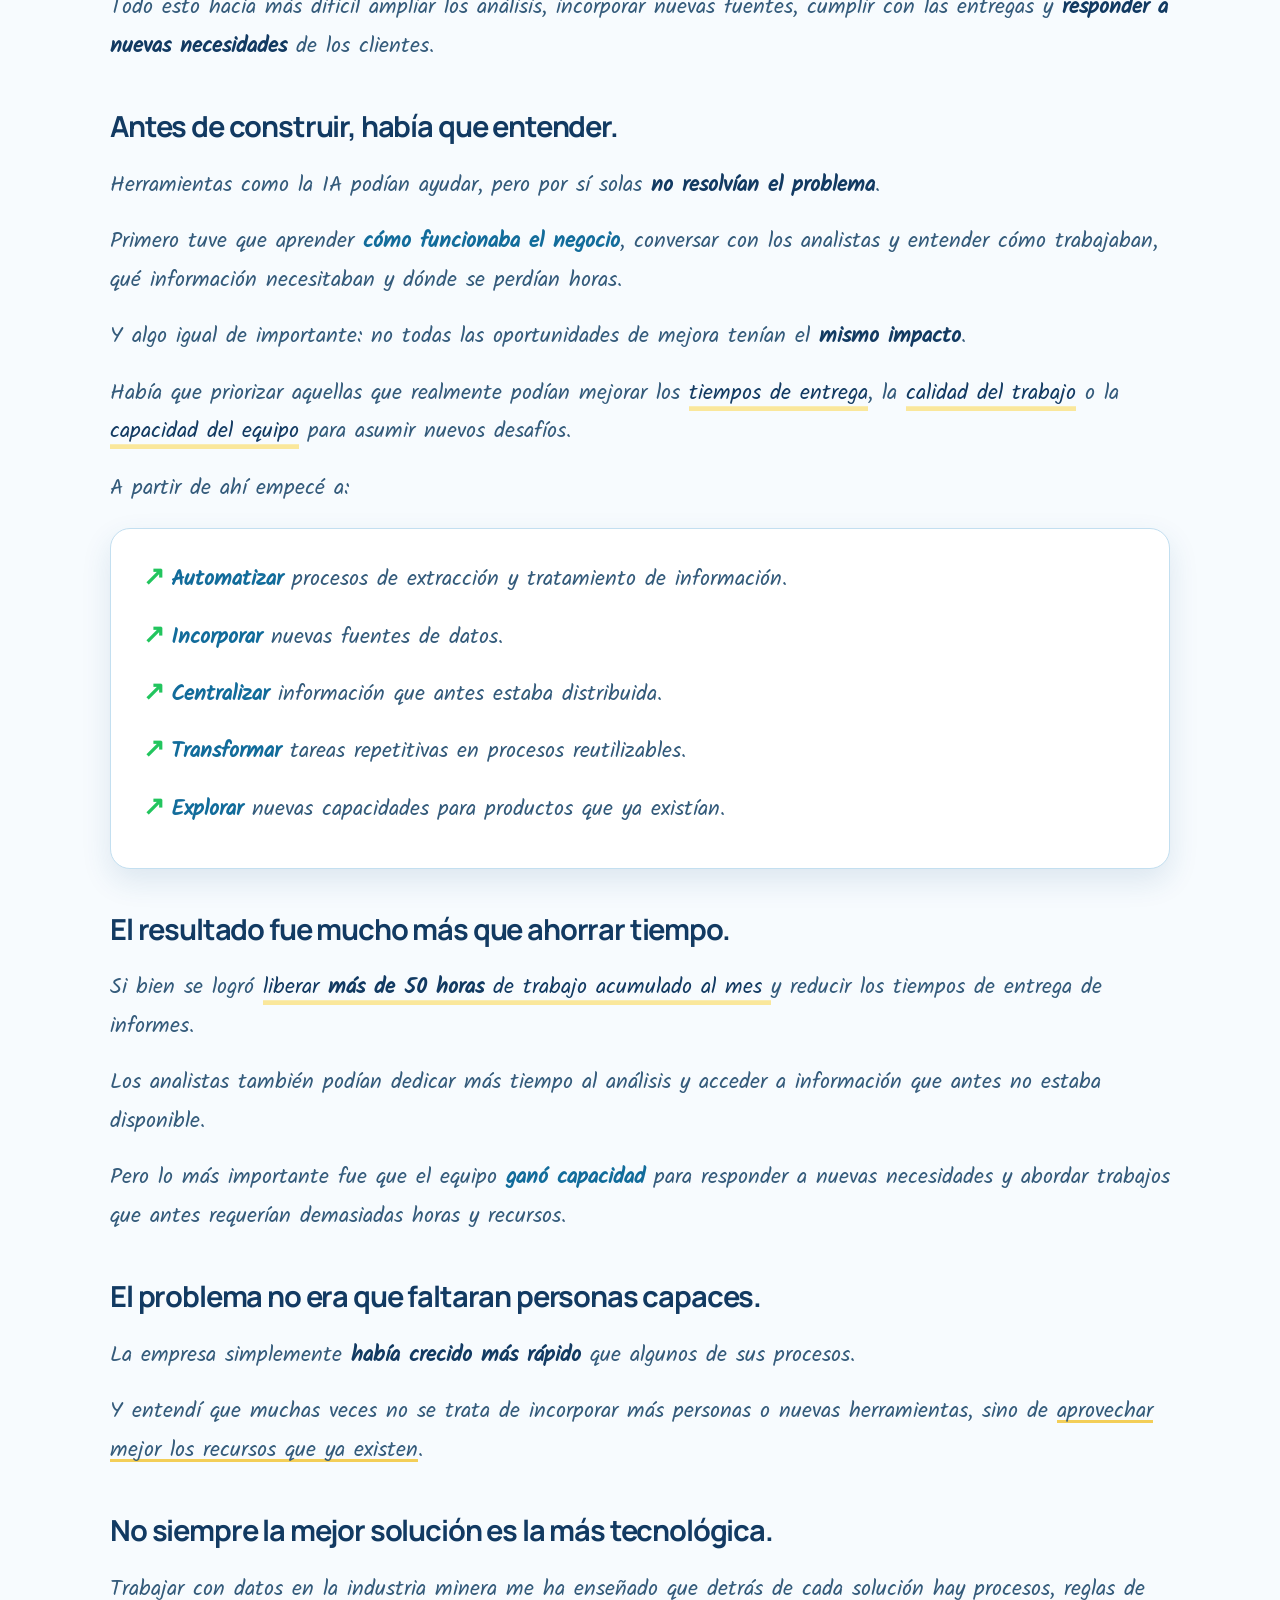
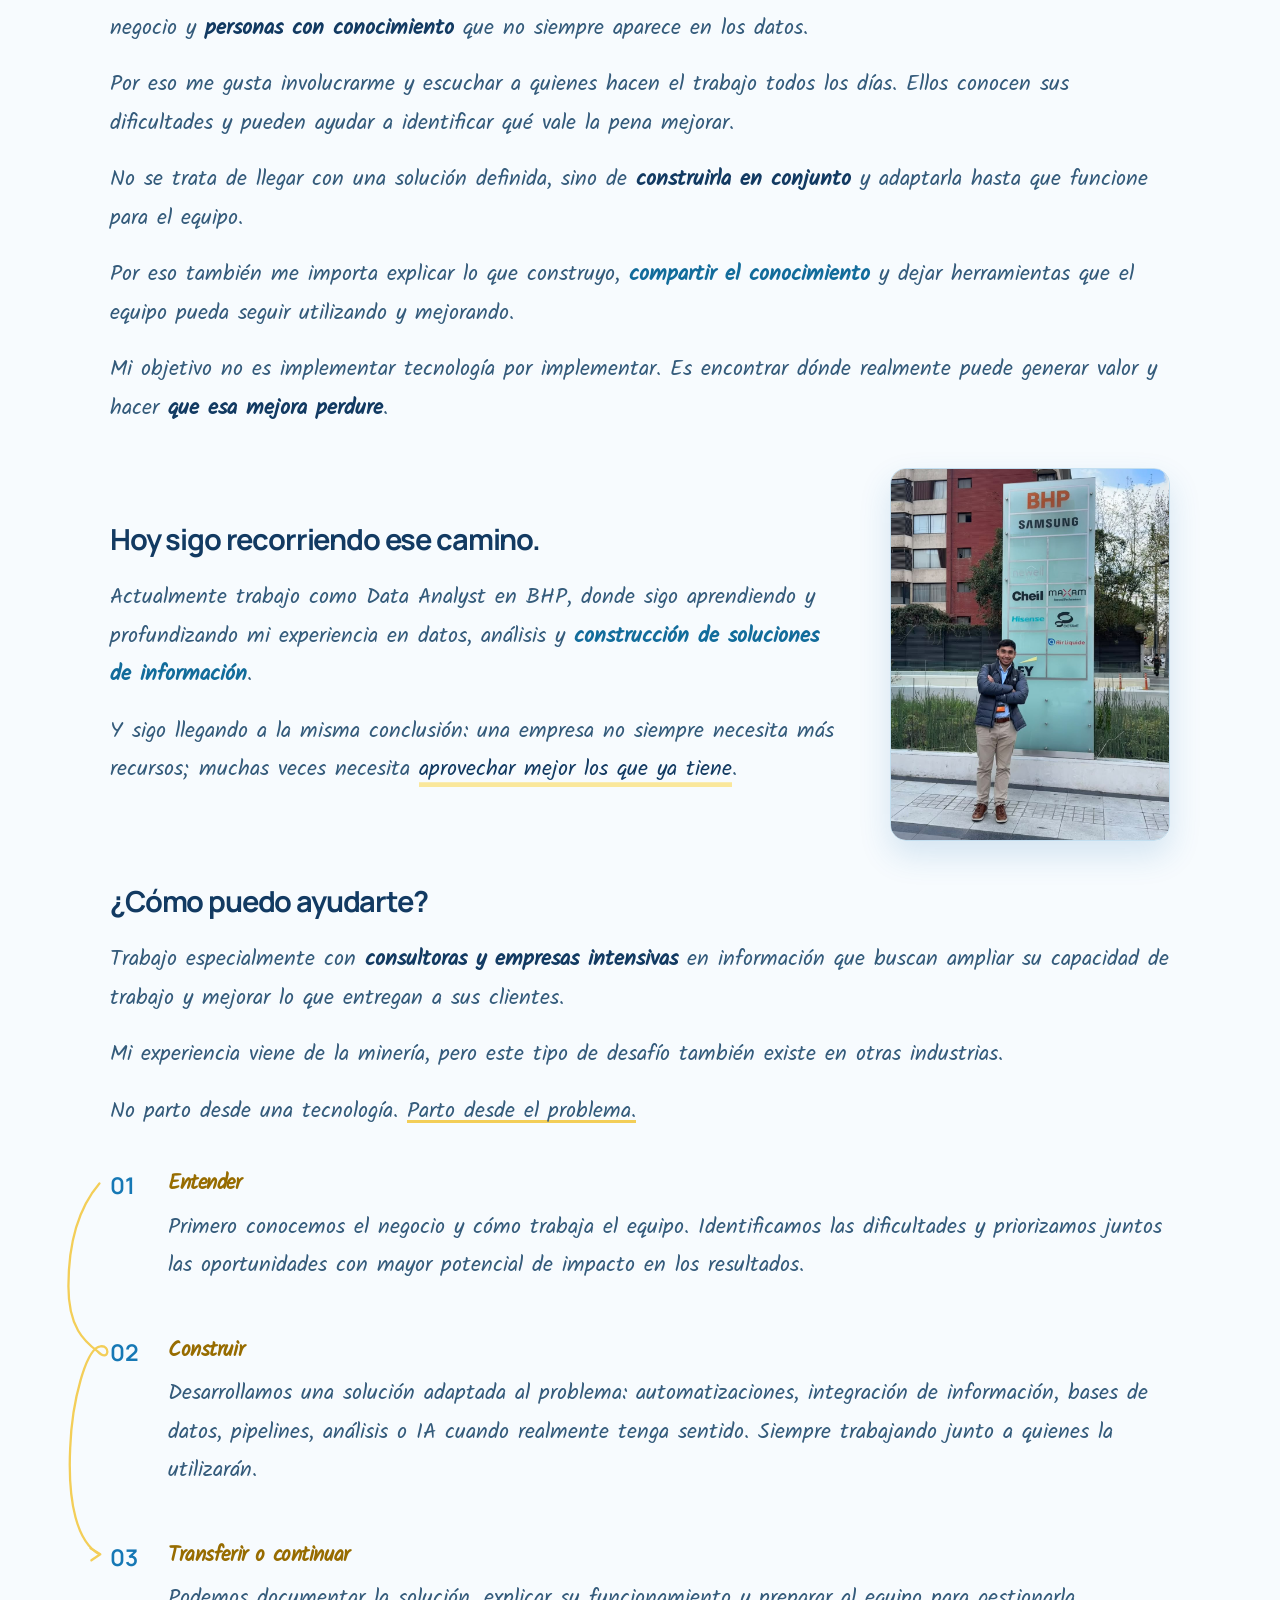
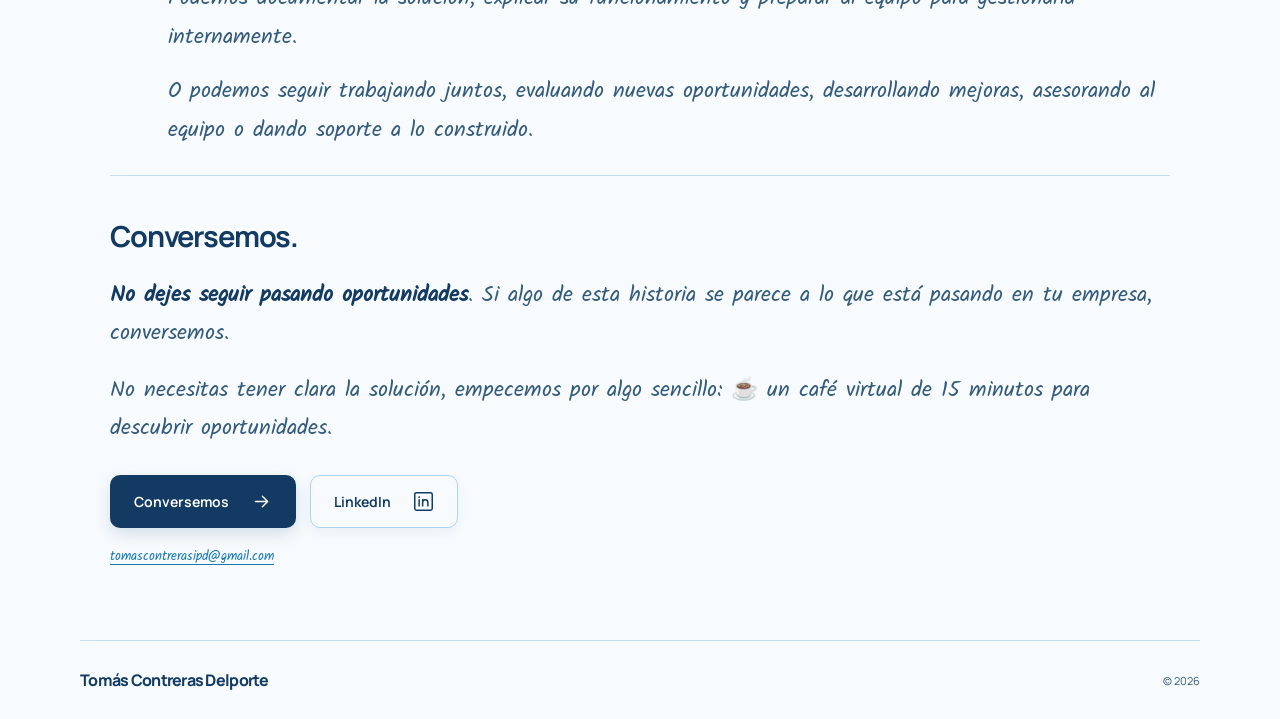
==== commit 90fbed28: "agregué imagen dde bhp" ====
--- a/index.html
+++ b/index.html
@@ -244,24 +244,28 @@
     </p>
   </section>
 
-  <section class="story-part" id="hoy" aria-labelledby="hoy-titulo">
-    <h2 id="hoy-titulo">
-      Hoy sigo recorriendo ese camino.
-    </h2>
-
-    <p>
-      Actualmente trabajo como Data Analyst en BHP, donde sigo
-      aprendiendo y profundizando mi experiencia en datos, análisis
-      y <span class="story-accent">construcción de soluciones de información</span>.
-    </p>
-
-    <p>
-      Y sigo llegando a la misma conclusión:
-      una empresa no siempre necesita más recursos; muchas veces
-      necesita <span class="story-highlight">aprovechar mejor los que ya tiene</span>.
-    </p>
-
-
+  <section class="story-part today-section" id="hoy" aria-labelledby="hoy-titulo">
+    <div class="today-copy">
+      <h2 id="hoy-titulo">
+        Hoy sigo recorriendo ese camino.
+      </h2>
+
+      <p>
+        Actualmente trabajo como Data Analyst en BHP, donde sigo
+        aprendiendo y profundizando mi experiencia en datos, análisis
+        y <span class="story-accent">construcción de soluciones de información</span>.
+      </p>
+
+      <p>
+        Y sigo llegando a la misma conclusión:
+        una empresa no siempre necesita más recursos; muchas veces
+        necesita <span class="story-highlight">aprovechar mejor los que ya tiene</span>.
+      </p>
+    </div>
+
+    <figure class="today-photo">
+      <img src="assets/img/bhp.jpeg" alt="Tomás Contreras junto al letrero de BHP" width="960" height="1280" loading="lazy" decoding="async">
+    </figure>
   </section>
 
   <section class="story-part" id="como-puedo-ayudar" aria-labelledby="como-puedo-ayudar-titulo">
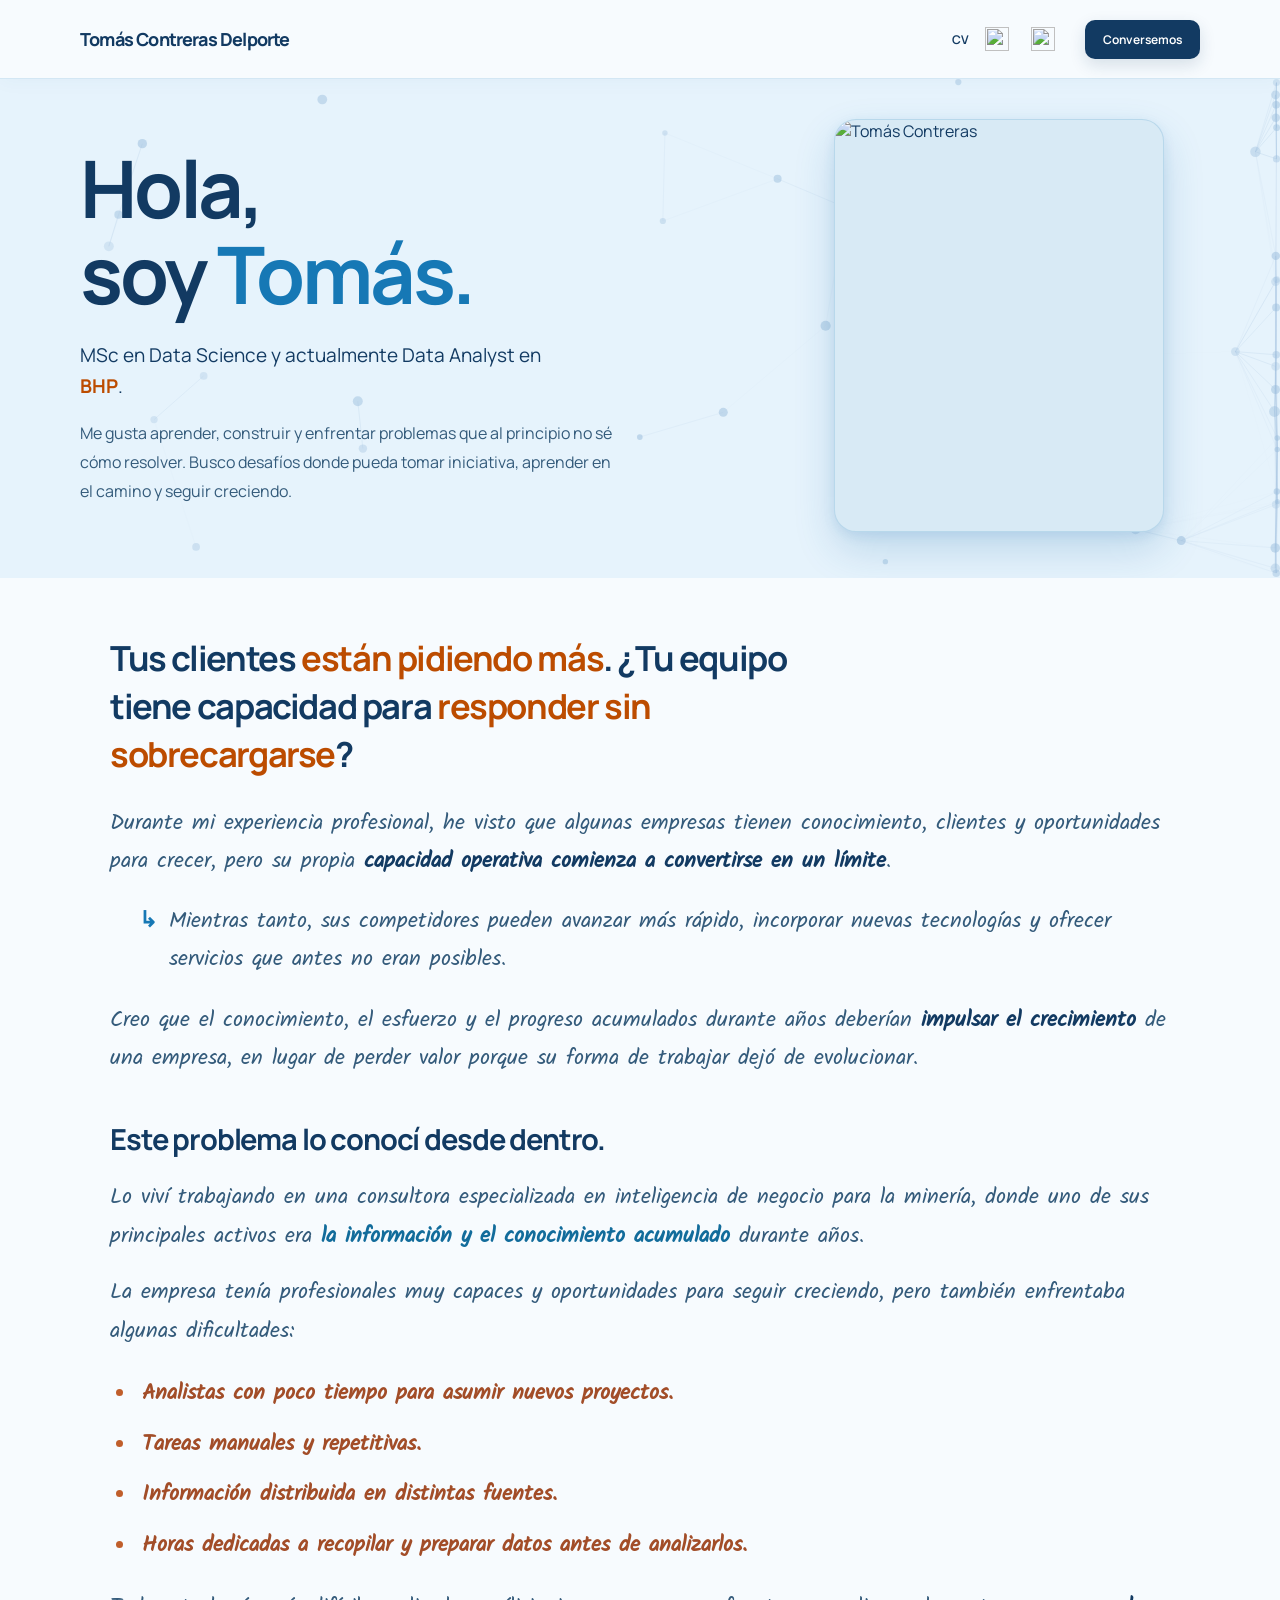
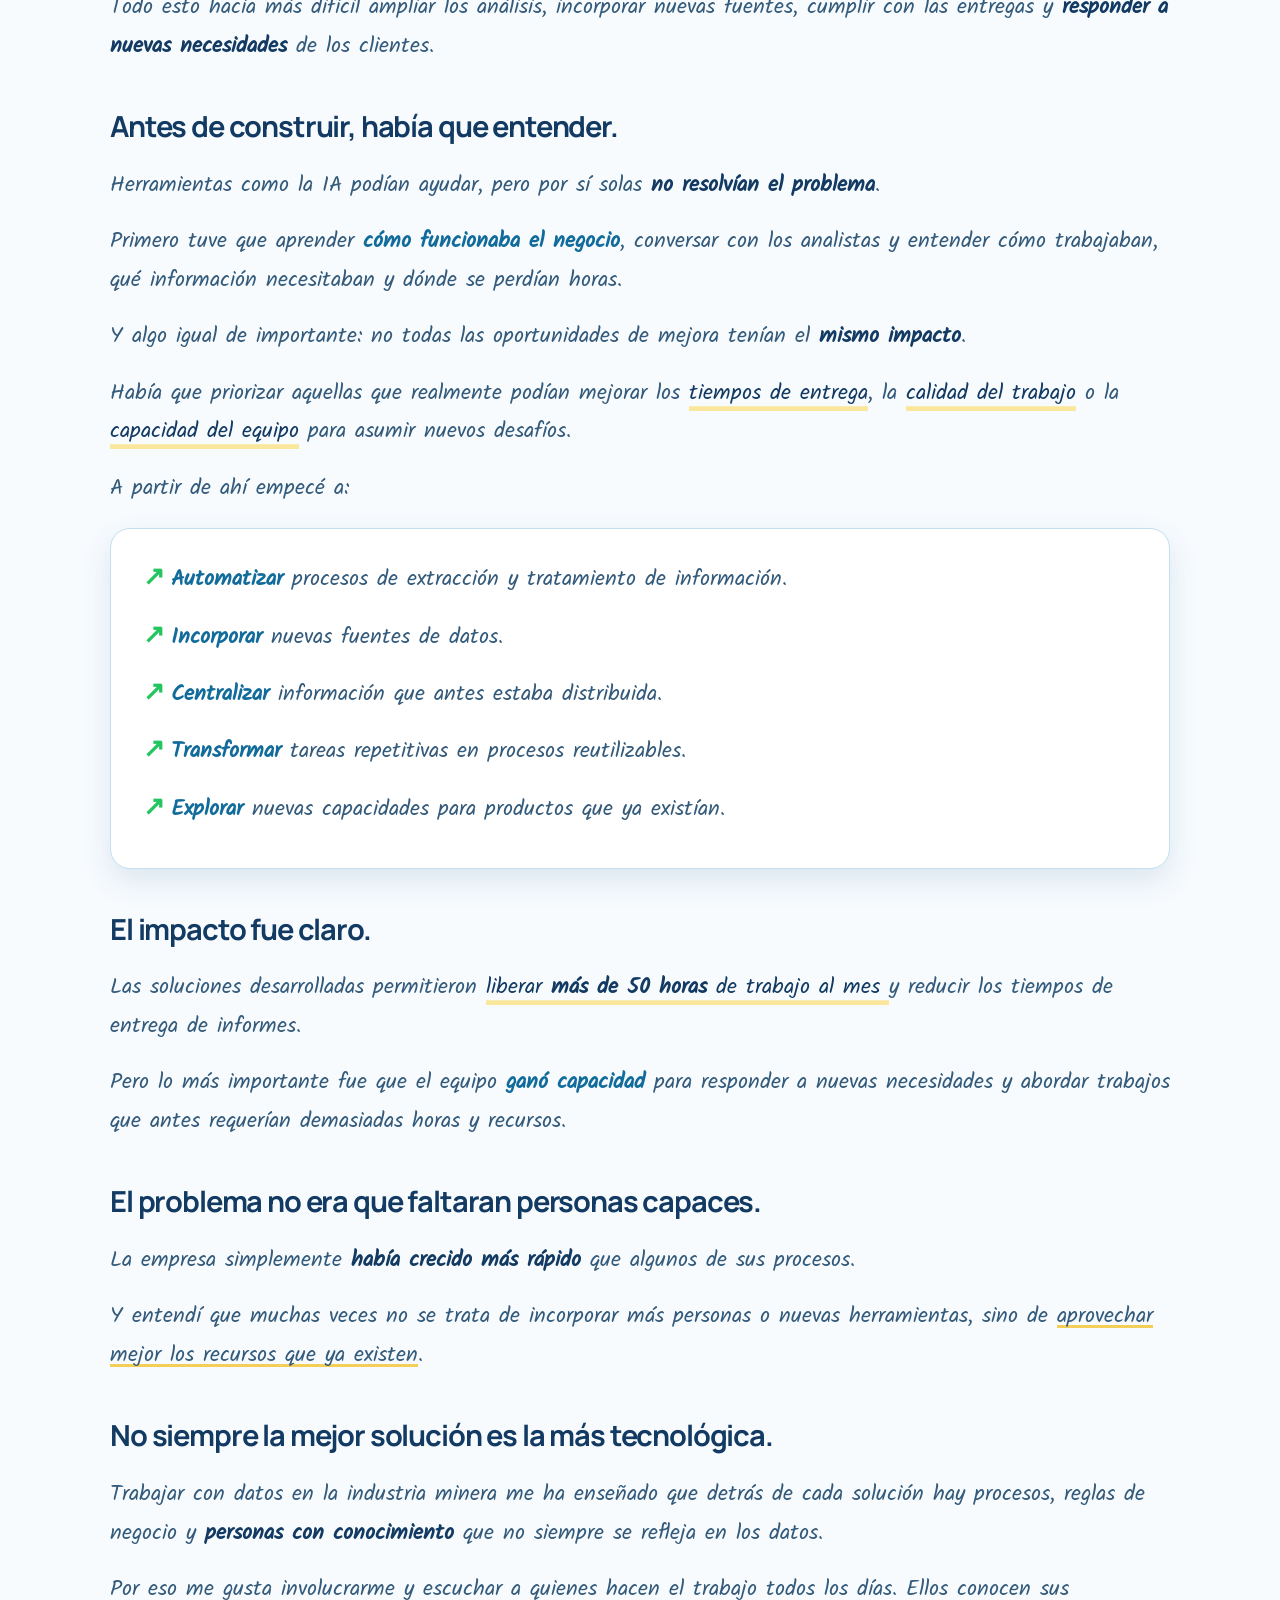
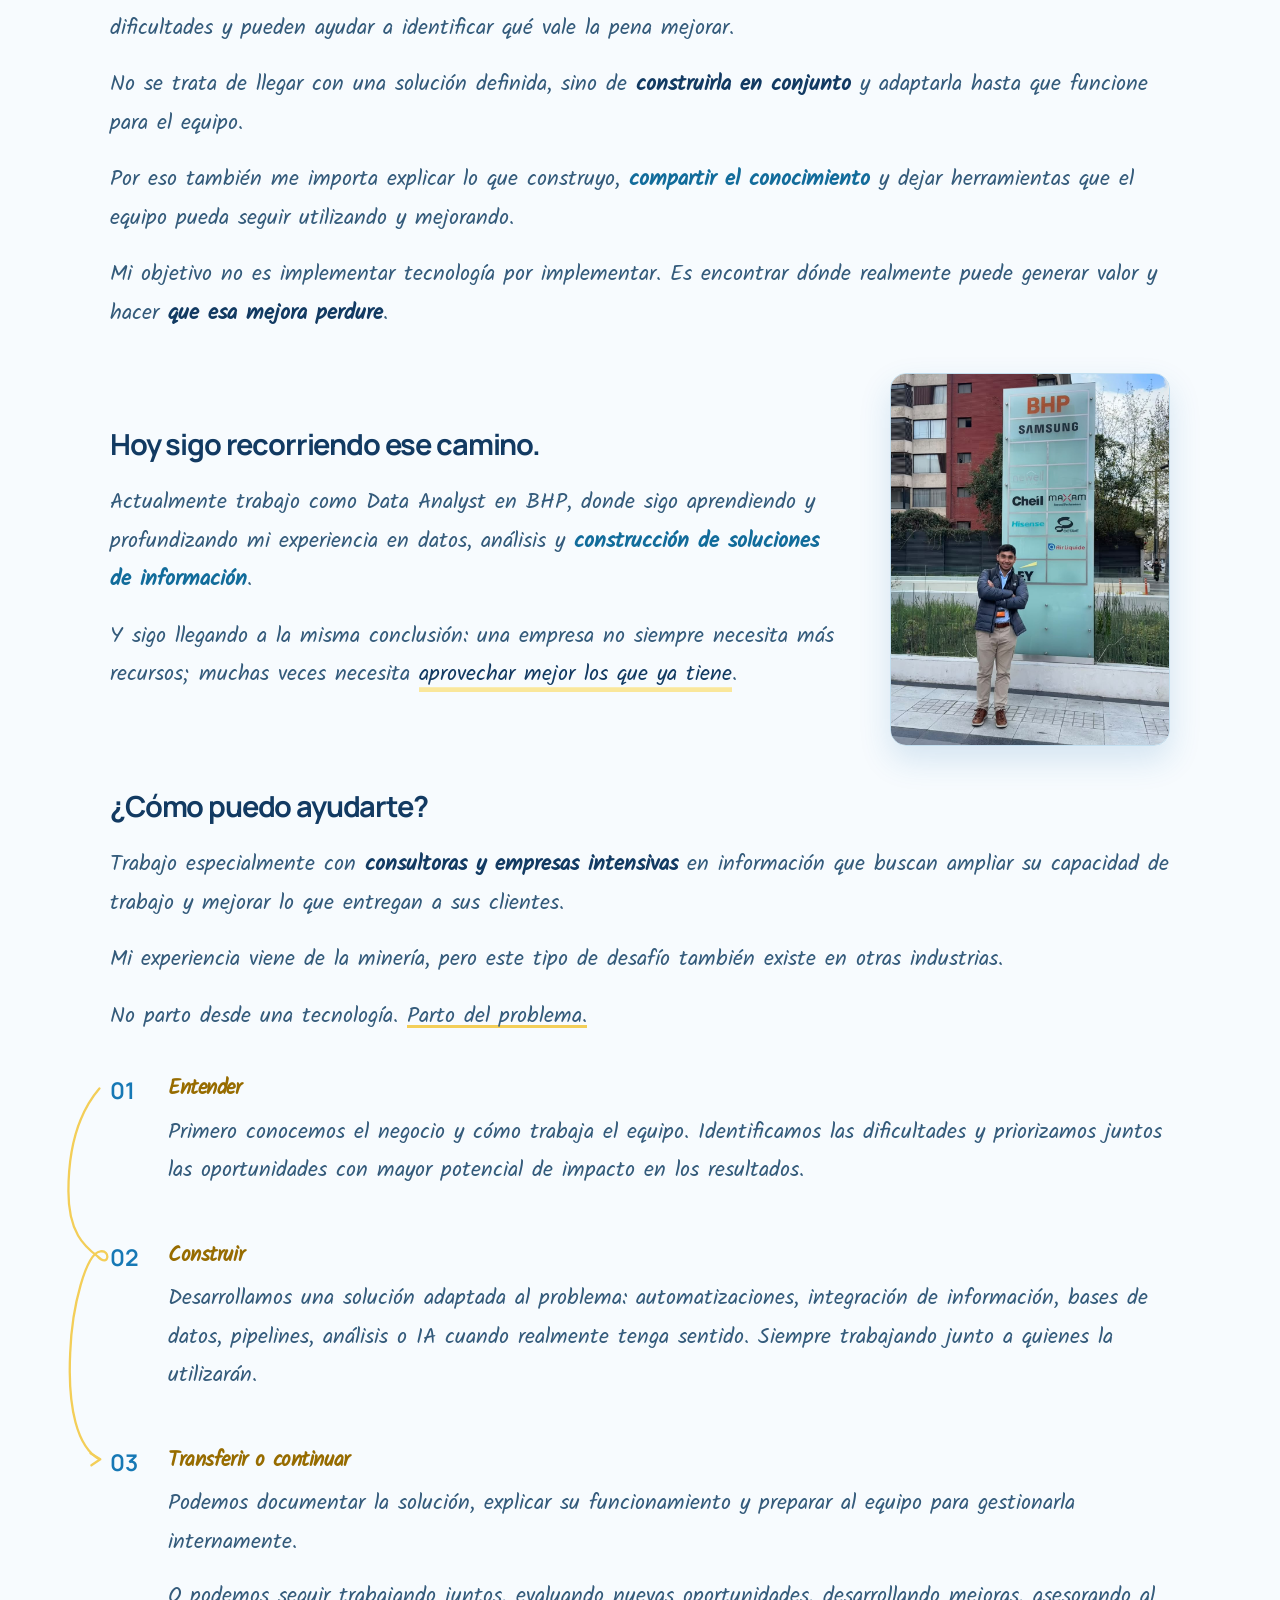
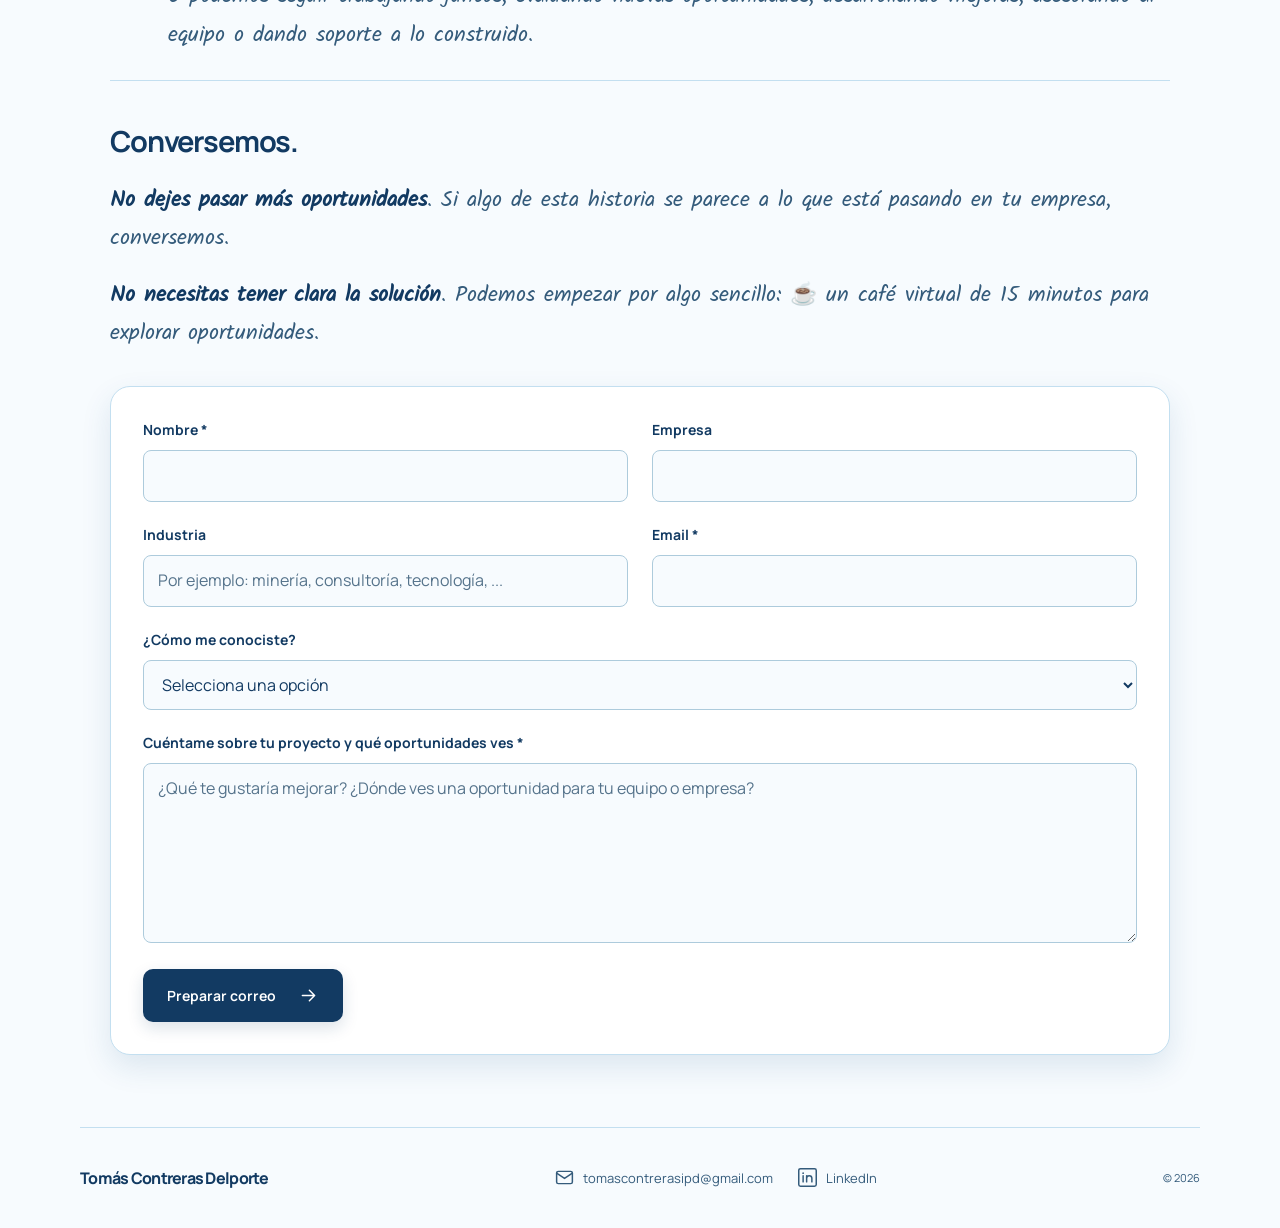
==== commit 420d9e2a: "añadí formulario" ====
--- a/index.html
+++ b/index.html
@@ -7,15 +7,16 @@
   <meta name="description" content="Soy Tomás Contreras. Conecto datos, tecnología e IA con los problemas de las empresas para que su forma de trabajar acompañe lo que quieren construir.">
   <meta property="og:type" content="website">
   <meta property="og:locale" content="es_CL">
-  <meta property="og:title" content="Tomás Contreras">
+  <meta property="og:title" content="Tomás Contreras Delporte">
   <meta property="og:description" content="Mi historia, lo que aprendí construyendo con datos y cómo puedo ayudarte a ampliar la capacidad de tu empresa.">
   <meta property="og:image" content="https://tomascontrerasd.github.io/assets/img/1.jpg">
-  <title>Tomás Contreras</title>
+  <title>Tomás Contreras Delporte</title>
   <link rel="icon" type="image/svg+xml" href="assets/img/monogram.svg">
   <link rel="preload" href="assets/fonts/Manrope.ttf" as="font" type="font/ttf" crossorigin>
   <link rel="preload" href="assets/fonts/Kalam-Regular.ttf" as="font" type="font/ttf" crossorigin>
-  <link rel="stylesheet" href="assets/css/style.css?v=story-subpoint-5">
+  <link rel="stylesheet" href="assets/css/style.css?v=footer-contact-11">
   <script src="assets/js/main.js?v=bhp-1" defer></script>
+  <script src="assets/js/contact-form.js?v=2" defer></script>
   <script src="assets/js/hero-network.js" defer></script>
 </head>
 <body class="home-page">
@@ -50,7 +51,7 @@
 
   <p>
     Me gusta aprender, construir y enfrentar problemas que al principio
-    no sé cómo resolver. Busco desafíos donde pueda <strong>tomar iniciativa</strong>,
+    no sé cómo resolver. Busco desafíos donde pueda tomar iniciativa,
     aprender en el camino y seguir creciendo.
   </p>
 </div>
@@ -79,15 +80,14 @@
     <ul class="story-subpoint">
       <li>
         Mientras tanto, sus competidores pueden avanzar más rápido,
-        incorporan nuevas tecnologías y ofrecen servicios que antes
+        incorporar nuevas tecnologías y ofrecer servicios que antes
         no eran posibles.
       </li>
     </ul>
 
     <p>
-      Creo que todo el conocimiento, esfuerzo y progreso que una empresa
-      ha construido durante años debería servirle para <strong>seguir creciendo</strong>,
-      no quedarse atrás porque su forma de trabajar dejó de evolucionar.
+      Creo que el conocimiento, el esfuerzo y el progreso acumulados durante años deberían <strong>impulsar el crecimiento</strong> de una empresa,
+      en lugar de perder valor porque su forma de trabajar dejó de evolucionar.
     </p>
 
 
@@ -167,20 +167,15 @@
 
   <section class="story-part" id="el-resultado" aria-labelledby="el-resultado-titulo">
     <h2 id="el-resultado-titulo">
-      El resultado fue mucho más que ahorrar tiempo.
-    </h2>
-
-    <p>
-      Si bien se logró
+      El impacto fue claro.
+    </h2>
+
+    <p>
+      Las soluciones desarrolladas permitieron
       <span class="story-highlight">
-        liberar <strong>más de 50 horas</strong> de trabajo acumulado al mes
+        liberar <strong>más de 50 horas</strong> de trabajo al mes
       </span>
       y reducir los tiempos de entrega de informes.
-    </p>
-
-    <p>
-      Los analistas también podían dedicar más tiempo al análisis y acceder
-      a información que antes no estaba disponible.
     </p>
 
     <p>
@@ -217,7 +212,7 @@
     <p>
       Trabajar con datos en la industria minera me ha enseñado que
       detrás de cada solución hay procesos, reglas de negocio y <strong>personas
-      con conocimiento</strong> que no siempre aparece en los datos.
+      con conocimiento</strong> que no siempre se refleja en los datos.
     </p>
 
     <p>
@@ -286,7 +281,7 @@
     </p>
 
     <p>
-      No parto desde una tecnología. <span class="story-underline">Parto desde el problema.</span>
+      No parto desde una tecnología. <span class="story-underline">Parto del problema.</span>
     </p>
 
     <div class="method-flow">
@@ -337,43 +332,89 @@
     </h2>
 
     <p>
-      <strong>No dejes seguir pasando oportunidades</strong>. Si algo de esta historia se parece a lo que está pasando
+      <strong>No dejes pasar más oportunidades</strong>. Si algo de esta historia se parece a lo que está pasando
       en tu empresa, conversemos.
     </p>
 
     <p>
-      No necesitas tener clara la solución, empecemos por algo sencillo: <span aria-hidden="true">☕</span> un café virtual de 15 minutos para descubrir oportunidades.
-    </p>
-
-    <div class="contact-actions">
-      <a class="button" href="mailto:tomascontrerasipd@gmail.com?subject=Conversemos%20sobre%20mi%20empresa">
-        Conversemos
-        <svg class="icon" aria-hidden="true">
-          <use href="#arrow"></use>
+      <strong>No necesitas tener clara la solución</strong>. Podemos empezar por algo sencillo: <span aria-hidden="true">☕</span> un café virtual de 15 minutos para explorar oportunidades.
+    </p>
+
+    <form class="contact-form" id="contact-form" action="mailto:tomascontrerasipd@gmail.com" method="post" enctype="text/plain" aria-label="Cuéntame sobre tu proyecto" aria-describedby="contact-form-required contact-form-note">
+      
+
+      <div class="contact-form-grid">
+        <div class="form-field">
+          <label for="contact-name">Nombre <span aria-hidden="true">*</span></label>
+          <input id="contact-name" name="name" type="text" autocomplete="name" maxlength="100" required>
+        </div>
+
+        <div class="form-field">
+          <label for="contact-company">Empresa <span class="field-optional"></span></label>
+          <input id="contact-company" name="company" type="text" autocomplete="organization" maxlength="150">
+        </div>
+
+        <div class="form-field">
+          <label for="contact-industry">Industria <span class="field-optional"></span></label>
+          <input id="contact-industry" name="industry" type="text" placeholder="Por ejemplo: minería, consultoría, tecnología, ..." maxlength="150">
+        </div>
+
+        <div class="form-field">
+          <label for="contact-email">Email <span aria-hidden="true">*</span></label>
+          <input id="contact-email" name="email" type="email" autocomplete="email" maxlength="254" required>
+        </div>
+
+        <div class="form-field form-field-wide">
+          <label for="contact-referral">¿Cómo me conociste? <span class="field-optional"></span></label>
+          <select id="contact-referral" name="referral">
+            <option value="">Selecciona una opción</option>
+            <option value="LinkedIn">LinkedIn</option>
+            <option value="Instagram">Instagram</option>
+            <option value="Recomendación">Recomendación</option>
+            <option value="Otro">Otro</option>
+          </select>
+        </div>
+
+        <div class="form-field form-field-wide">
+          <label for="contact-project">Cuéntame sobre tu proyecto y qué oportunidades ves <span aria-hidden="true">*</span></label>
+          <textarea id="contact-project" name="project" rows="6" maxlength="4000" placeholder="¿Qué te gustaría mejorar? ¿Dónde ves una oportunidad para tu equipo o empresa?" required></textarea>
+        </div>
+      </div>
+
+      <div class="contact-form-actions">
+        <button class="button" type="submit">
+          Preparar correo
+          <svg class="icon" aria-hidden="true"><use href="#arrow"></use></svg>
+        </button>
+        
+      </div>
+      <p class="form-feedback" id="contact-form-feedback" role="status" aria-live="polite"></p>
+      <noscript><p class="form-send-note">También puedes contactarme directamente con los enlaces de correo o LinkedIn del pie de página.</p></noscript>
+    </form>
+  </section>
+
+</article>
+  </main>
+  <footer class="site-footer container">
+    <a class="brand" href="#inicio">Tomás Contreras Delporte<span class="brand-dot" aria-hidden="true"></span></a>
+
+    <nav class="footer-links" aria-label="Contacto y redes sociales">
+      <a class="footer-email" id="contact-email-link" href="mailto:tomascontrerasipd@gmail.com?subject=Conversemos%20sobre%20mi%20empresa">
+        <svg class="icon" viewBox="0 0 24 24" aria-hidden="true" focusable="false">
+          <rect x="3" y="5" width="18" height="14" rx="2"/>
+          <path d="m3 7 9 6 9-6"/>
         </svg>
+        <span>tomascontrerasipd@gmail.com</span>
       </a>
-
-      <a class="button button-linkedin" href="https://www.linkedin.com/in/tomas-contreras-delporte/" target="_blank" rel="noopener noreferrer">
-        LinkedIn
+      <a class="footer-link" href="https://www.linkedin.com/in/tomas-contreras-delporte/" target="_blank" rel="noopener noreferrer">
         <svg class="icon" viewBox="0 0 24 24" aria-hidden="true" focusable="false">
           <rect x="2" y="2" width="20" height="20" rx="2"/>
           <circle cx="7" cy="7" r="1" fill="currentColor" stroke="none"/>
           <path d="M7 10v7m4 0v-7m0 3a3 3 0 0 1 6 0v4"/>
         </svg>
+        <span>LinkedIn</span>
       </a>
-    </div>
-
-    <p class="story-email">
-      <a href="mailto:tomascontrerasipd@gmail.com">
-        tomascontrerasipd@gmail.com
-      </a>
-    </p>
-  </section>
-
-</article>
-  </main>
-  <footer class="site-footer container">
-    <a class="brand" href="#inicio">Tomás Contreras Delporte<span class="brand-dot" aria-hidden="true"></span></a>
+    </nav>
 
     <span>© <span id="year">2026</span></span>
   </footer>
--- a/assets/css/style.css
+++ b/assets/css/style.css
@@ -139,14 +139,42 @@
 .contact-actions { display: flex; flex-wrap: wrap; align-items: center; gap: 14px; margin-top: 26px; }
 .contact-section .button { background: #cce8fa; color: var(--ink); border-color: #acd3ed; box-shadow: 0 6px 16px rgba(18, 58, 98, .1); }
 .contact-section .button-linkedin { background: transparent; border-color: var(--line); box-shadow: 0 4px 12px rgba(18, 58, 98, .06); }
-.home-page .button-linkedin { background: transparent; color: var(--ink); border-color: #acd3ed; box-shadow: 0 4px 12px rgba(18, 58, 98, .06); }
-.home-page .button-linkedin:hover, .home-page .button-linkedin:focus-visible { background: #d9edf9; }
+.home-page .button-linkedin, .home-page .button-email { background: transparent; color: var(--ink); border-color: #acd3ed; box-shadow: 0 4px 12px rgba(18, 58, 98, .06); }
+.home-page .button-linkedin:hover, .home-page .button-linkedin:focus-visible,
+.home-page .button-email:hover, .home-page .button-email:focus-visible { background: #d9edf9; }
+.home-page .button-email { max-width: 100%; flex-direction: column; gap: 8px; text-align: center; }
+.contact-button-label { display: inline-flex; align-items: center; gap: 8px; }
+.contact-button-email { min-width: 0; font-size: 12px; font-weight: 500; line-height: 1.5; overflow-wrap: anywhere; }
 .contact-section .button:hover, .contact-section .button:focus-visible { background: #b7def5; transform: translateY(-5px); box-shadow: 0 12px 24px rgba(18, 58, 98, .16); }
 .contact-section .button:active { transform: translateY(0); }
 .story a:not(.button) { color: var(--blue); text-underline-offset: 4px; }
 .story .story-email { margin: 18px 0 0; font-size: 13px; overflow-wrap: anywhere; }
+.home-page .contact-form { margin-top: 32px; padding: 32px; border: 1px solid var(--line); border-radius: 20px; background: #fff; box-shadow: var(--shadow); font-family: var(--sans); }
+.home-page .contact-form .form-required-note { margin: 0 0 24px; font-family: var(--sans); font-size: 12px; line-height: 1.6; }
+.contact-form-grid { display: grid; grid-template-columns: repeat(2, minmax(0, 1fr)); gap: 22px 24px; }
+.form-field { display: flex; flex-direction: column; gap: 9px; min-width: 0; }
+.form-field-wide { grid-column: 1 / -1; }
+.form-field label { color: var(--ink); font-size: 14px; font-weight: 700; line-height: 1.6; }
+.form-field .field-optional { color: var(--body); font-size: 12px; font-weight: 400; }
+.form-field input, .form-field select, .form-field textarea { width: 100%; min-width: 0; min-height: 48px; padding: 12px 14px; border: 1px solid #adcbdc; border-radius: 8px; background: var(--paper); color: var(--ink); font-family: var(--sans); font-size: 16px; line-height: 1.6; }
+.form-field input::placeholder, .form-field textarea::placeholder { color: #55738b; opacity: 1; }
+.form-field textarea { min-height: 160px; resize: vertical; }
+.form-field input:focus, .form-field select:focus, .form-field textarea:focus { border-color: var(--blue); }
+.form-field input:user-invalid, .form-field textarea:user-invalid { border-color: #b3442a; }
+.contact-form-actions { display: flex; flex-wrap: wrap; align-items: center; gap: 18px; margin-top: 26px; }
+.contact-form-actions .button { font-family: var(--sans); cursor: pointer; }
+.home-page .contact-form .form-send-note { flex: 1 1 240px; margin: 0; font-family: var(--sans); font-size: 12px; line-height: 1.7; }
+.home-page .contact-form .form-feedback { margin: 18px 0 0; color: var(--ink); font-family: var(--sans); font-size: 14px; line-height: 1.7; }
+.form-feedback:empty { display: none; }
 .site-footer { border-top: 1px solid var(--line); padding-block: 28px; display: flex; justify-content: space-between; align-items: center; gap: 24px; }
 .site-footer .brand { font-size: 16px; }
+.footer-links { display: flex; flex-wrap: wrap; align-items: center; gap: 8px 24px; min-width: 0; }
+.footer-links a { display: inline-flex; align-items: center; min-height: 44px; max-width: 100%; color: var(--body); font-size: 13px; line-height: 1.6; text-underline-offset: 4px; }
+.footer-links a:hover { color: var(--blue); }
+.footer-email { gap: 8px; text-decoration: none; }
+.footer-email span { min-width: 0; overflow-wrap: anywhere; }
+.footer-email:hover span, .footer-email:focus-visible span { text-decoration: underline; }
+.footer-link { gap: 8px; text-decoration: none; }
 .site-footer p, .site-footer > span { font-size: 11px; color: var(--body); margin: 0; }
 /* Content remains visible without JavaScript or with reduced motion. */
 .reveal { opacity: 0; transform: translateY(16px); transition: opacity .65s ease, transform .65s cubic-bezier(.2, .65, .3, 1); }
@@ -178,6 +206,8 @@
   .story h2 { font-size: 24px; margin-bottom: 18px; }
   #el-problema h2 { font-size: 29px; margin-bottom: 22px; }
   .story p, .story li { font-size: 21px; line-height: 1.7; }
+  .home-page .contact-form { padding: 22px 18px; border-radius: 16px; }
+  .contact-form-grid { grid-template-columns: minmax(0, 1fr); gap: 20px; }
   .home-page .story .solution-card { padding: 20px 20px 20px 40px; border-radius: 16px; }
   .story-part + .story-part { margin-top: 32px; }
   .story-part:not(:has(h2)) { margin-top: 20px; }
@@ -191,6 +221,7 @@
   .story-method h3 { font-size: 19px; }
   .story .contact-section { margin-top: 34px; }
   .site-footer { flex-wrap: wrap; gap: 14px; padding-block: 24px; }
+  .footer-links { order: 3; width: 100%; }
   .site-footer p { order: 3; width: 100%; }
 }
 @media (max-width: 540px) {
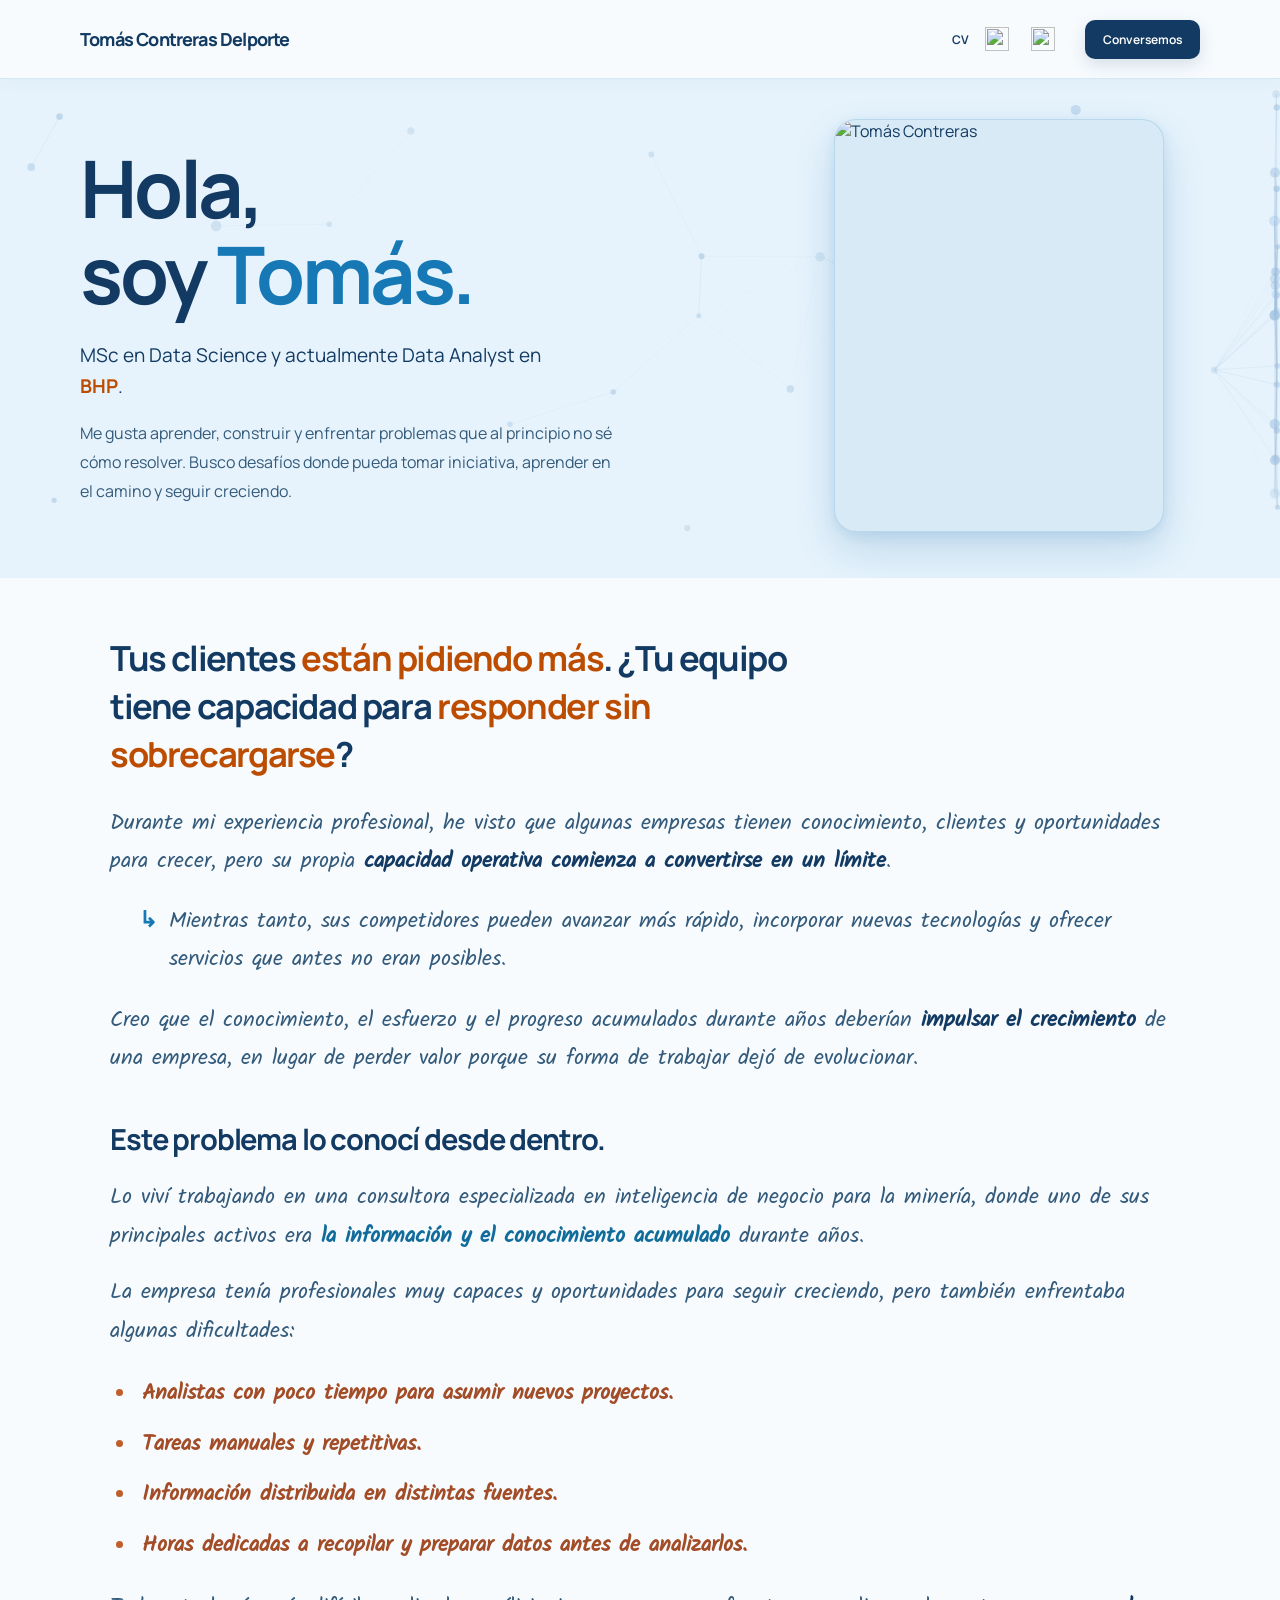
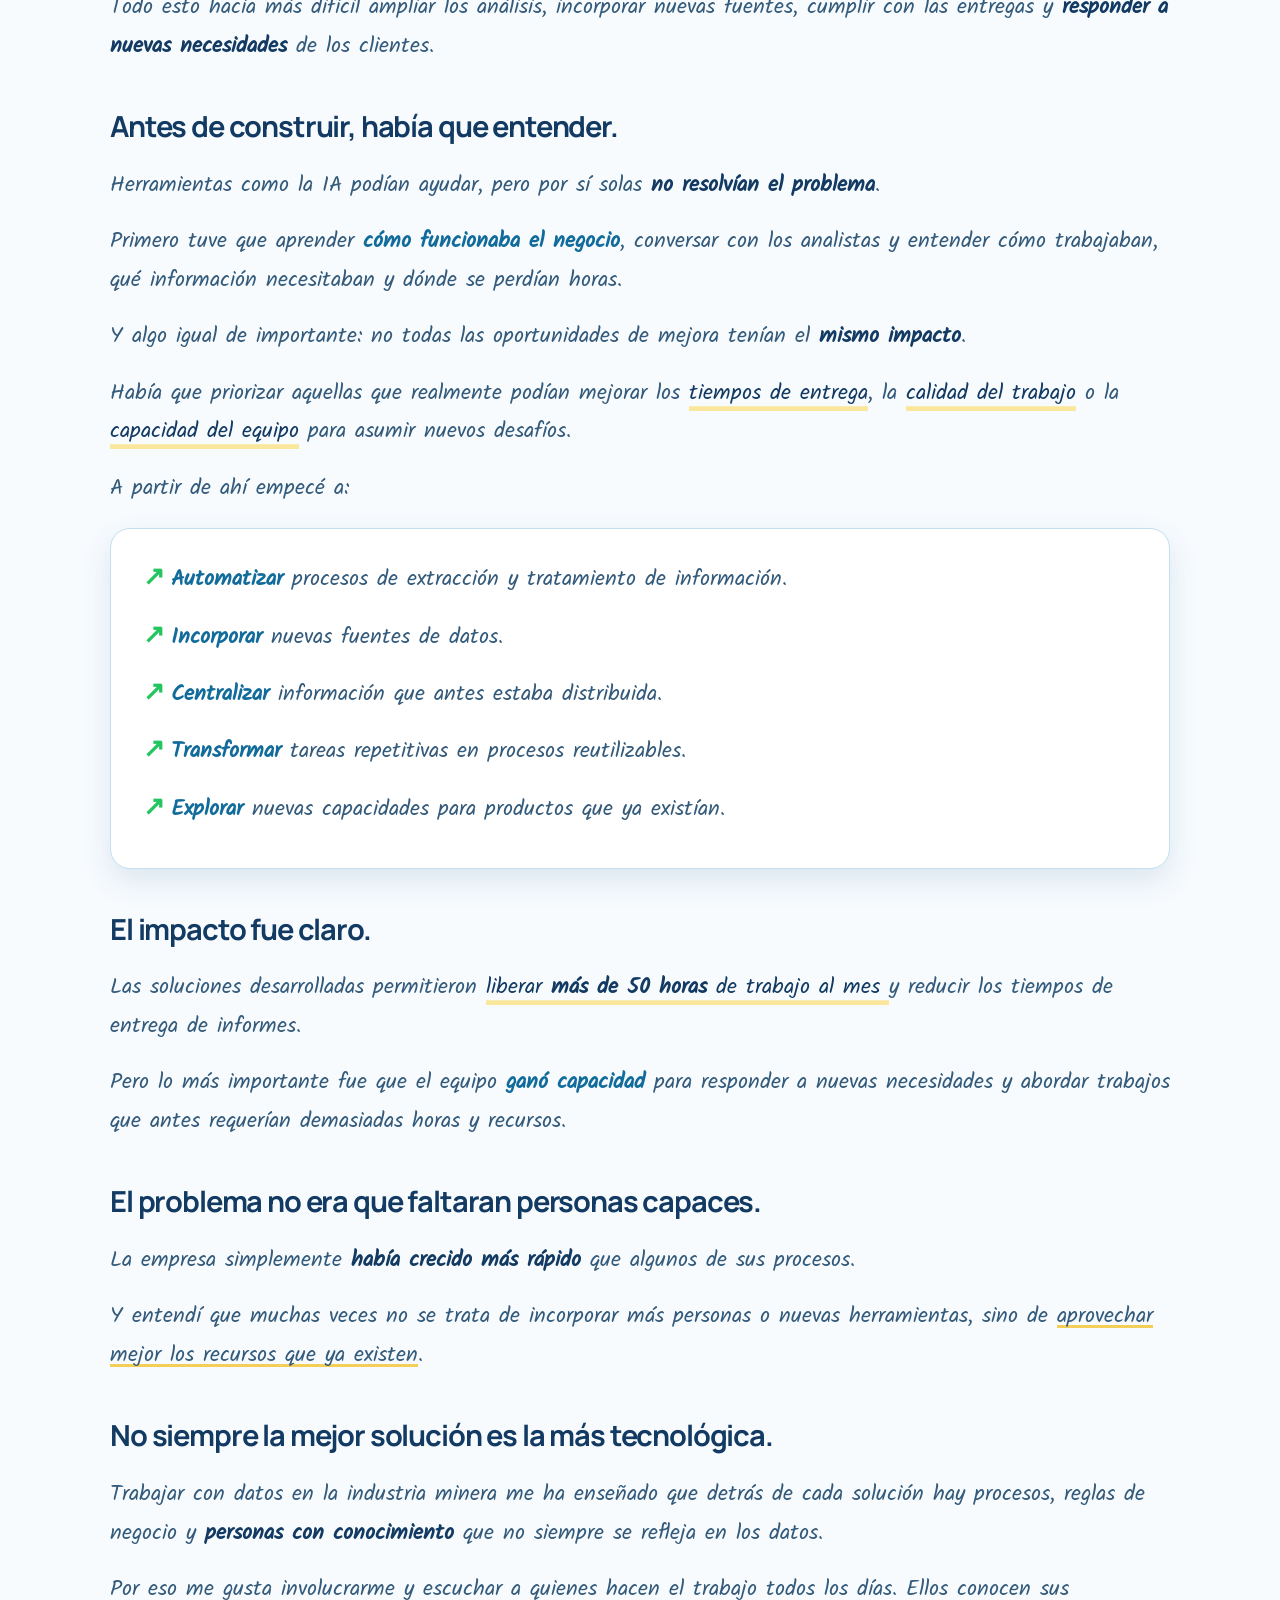
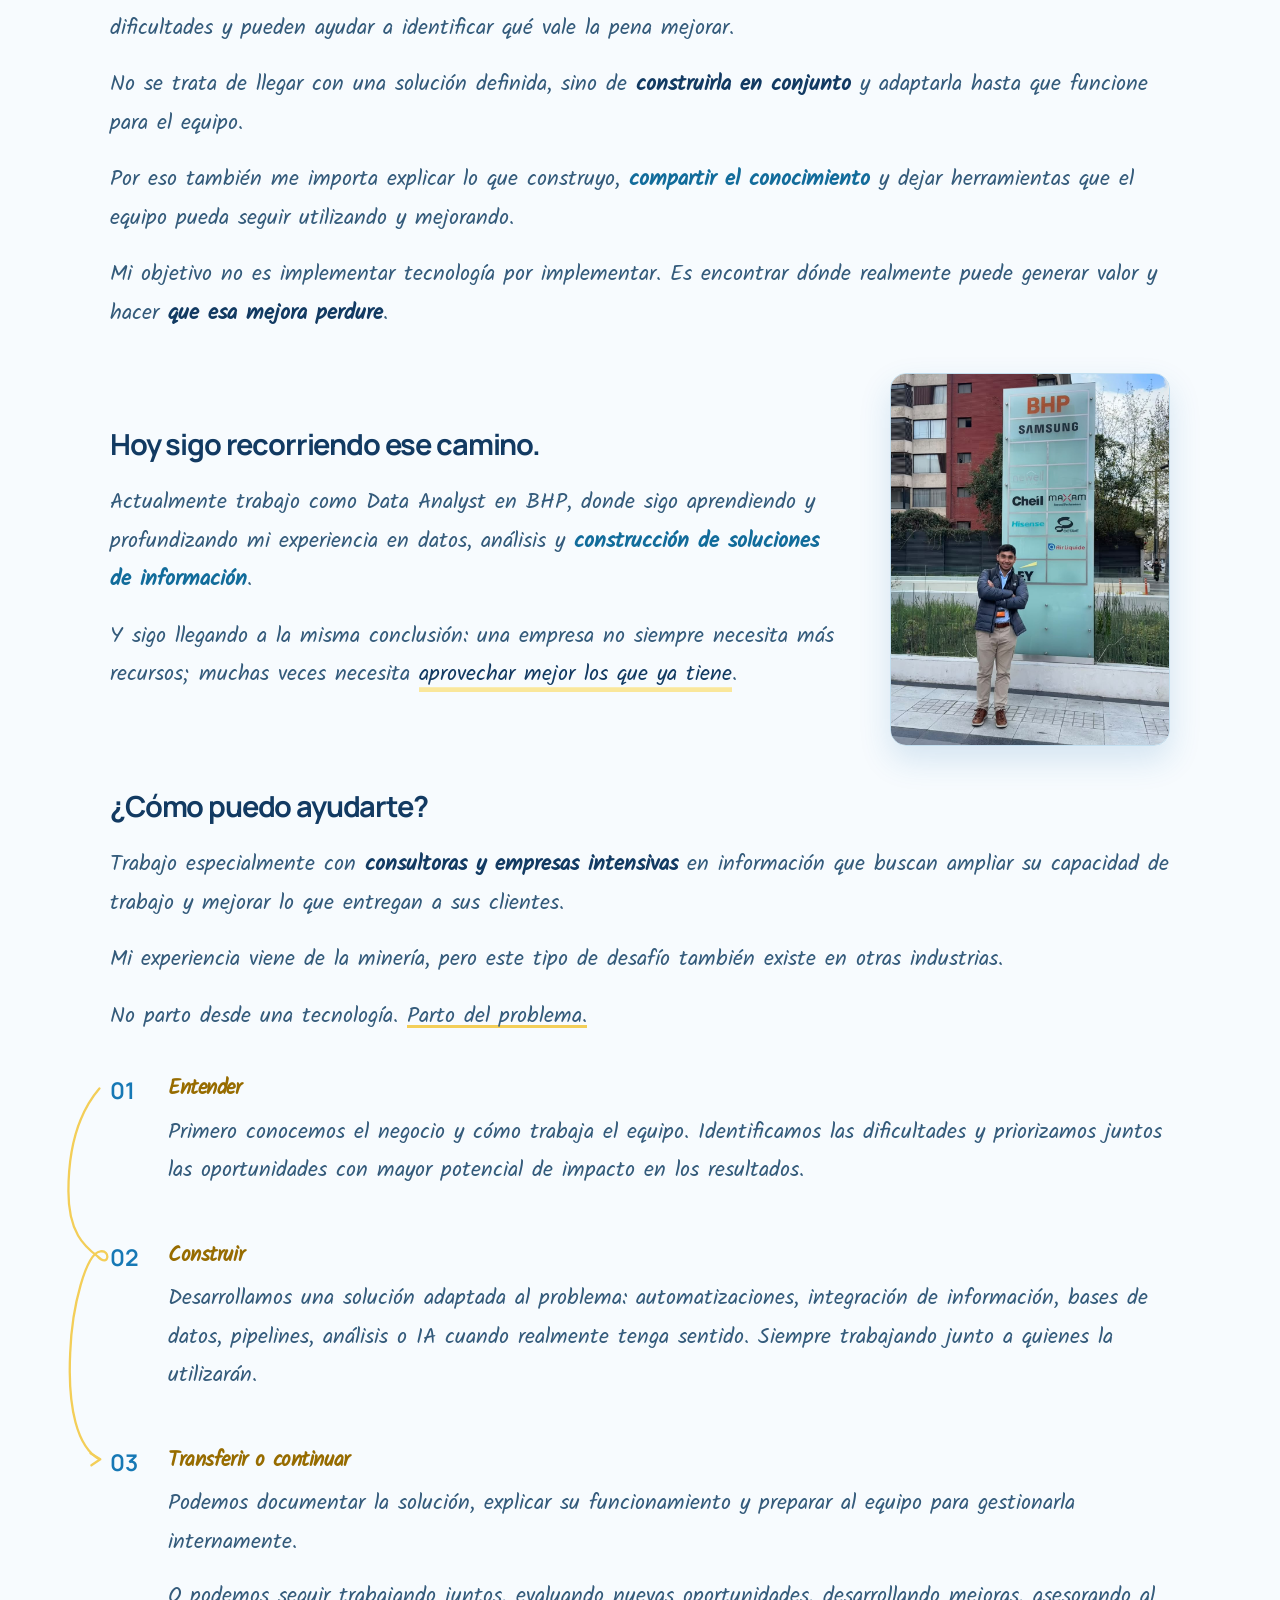
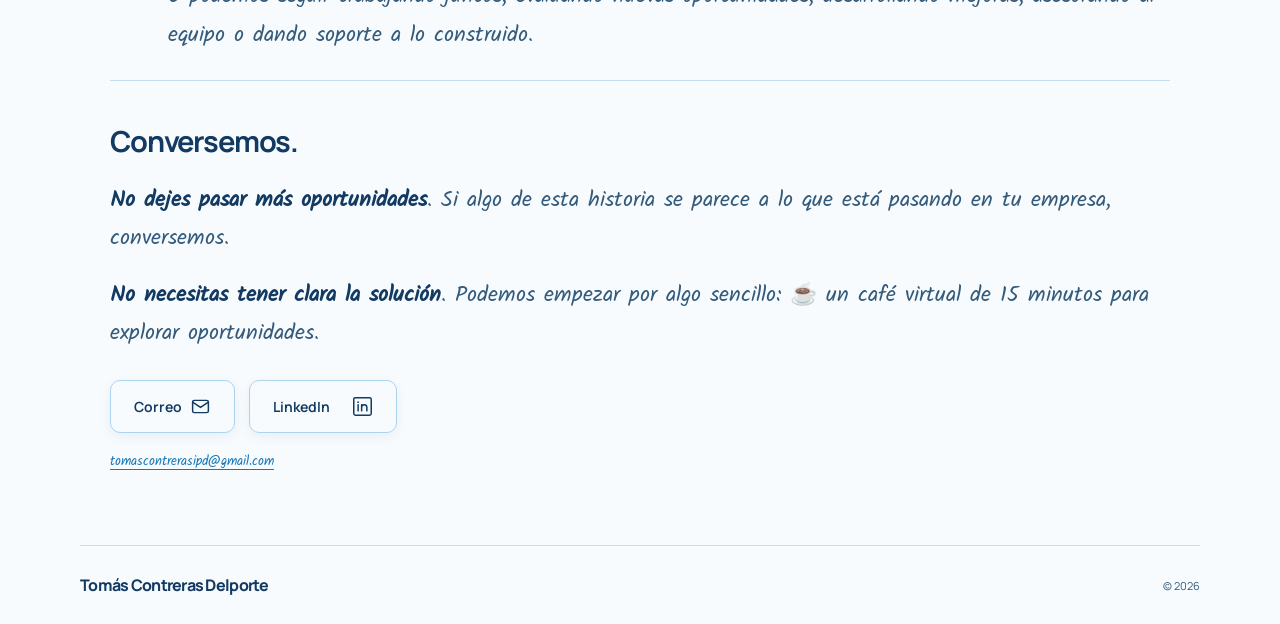
==== commit f518cd88: "saqué el formulario" ====
--- a/index.html
+++ b/index.html
@@ -14,9 +14,8 @@
   <link rel="icon" type="image/svg+xml" href="assets/img/monogram.svg">
   <link rel="preload" href="assets/fonts/Manrope.ttf" as="font" type="font/ttf" crossorigin>
   <link rel="preload" href="assets/fonts/Kalam-Regular.ttf" as="font" type="font/ttf" crossorigin>
-  <link rel="stylesheet" href="assets/css/style.css?v=footer-contact-11">
+  <link rel="stylesheet" href="assets/css/style.css?v=contact-buttons-12">
   <script src="assets/js/main.js?v=bhp-1" defer></script>
-  <script src="assets/js/contact-form.js?v=2" defer></script>
   <script src="assets/js/hero-network.js" defer></script>
 </head>
 <body class="home-page">
@@ -340,81 +339,36 @@
       <strong>No necesitas tener clara la solución</strong>. Podemos empezar por algo sencillo: <span aria-hidden="true">☕</span> un café virtual de 15 minutos para explorar oportunidades.
     </p>
 
-    <form class="contact-form" id="contact-form" action="mailto:tomascontrerasipd@gmail.com" method="post" enctype="text/plain" aria-label="Cuéntame sobre tu proyecto" aria-describedby="contact-form-required contact-form-note">
-      
-
-      <div class="contact-form-grid">
-        <div class="form-field">
-          <label for="contact-name">Nombre <span aria-hidden="true">*</span></label>
-          <input id="contact-name" name="name" type="text" autocomplete="name" maxlength="100" required>
-        </div>
-
-        <div class="form-field">
-          <label for="contact-company">Empresa <span class="field-optional"></span></label>
-          <input id="contact-company" name="company" type="text" autocomplete="organization" maxlength="150">
-        </div>
-
-        <div class="form-field">
-          <label for="contact-industry">Industria <span class="field-optional"></span></label>
-          <input id="contact-industry" name="industry" type="text" placeholder="Por ejemplo: minería, consultoría, tecnología, ..." maxlength="150">
-        </div>
-
-        <div class="form-field">
-          <label for="contact-email">Email <span aria-hidden="true">*</span></label>
-          <input id="contact-email" name="email" type="email" autocomplete="email" maxlength="254" required>
-        </div>
-
-        <div class="form-field form-field-wide">
-          <label for="contact-referral">¿Cómo me conociste? <span class="field-optional"></span></label>
-          <select id="contact-referral" name="referral">
-            <option value="">Selecciona una opción</option>
-            <option value="LinkedIn">LinkedIn</option>
-            <option value="Instagram">Instagram</option>
-            <option value="Recomendación">Recomendación</option>
-            <option value="Otro">Otro</option>
-          </select>
-        </div>
-
-        <div class="form-field form-field-wide">
-          <label for="contact-project">Cuéntame sobre tu proyecto y qué oportunidades ves <span aria-hidden="true">*</span></label>
-          <textarea id="contact-project" name="project" rows="6" maxlength="4000" placeholder="¿Qué te gustaría mejorar? ¿Dónde ves una oportunidad para tu equipo o empresa?" required></textarea>
-        </div>
-      </div>
-
-      <div class="contact-form-actions">
-        <button class="button" type="submit">
-          Preparar correo
-          <svg class="icon" aria-hidden="true"><use href="#arrow"></use></svg>
-        </button>
-        
-      </div>
-      <p class="form-feedback" id="contact-form-feedback" role="status" aria-live="polite"></p>
-      <noscript><p class="form-send-note">También puedes contactarme directamente con los enlaces de correo o LinkedIn del pie de página.</p></noscript>
-    </form>
-  </section>
-
-</article>
-  </main>
-  <footer class="site-footer container">
-    <a class="brand" href="#inicio">Tomás Contreras Delporte<span class="brand-dot" aria-hidden="true"></span></a>
-
-    <nav class="footer-links" aria-label="Contacto y redes sociales">
-      <a class="footer-email" id="contact-email-link" href="mailto:tomascontrerasipd@gmail.com?subject=Conversemos%20sobre%20mi%20empresa">
-        <svg class="icon" viewBox="0 0 24 24" aria-hidden="true" focusable="false">
-          <rect x="3" y="5" width="18" height="14" rx="2"/>
-          <path d="m3 7 9 6 9-6"/>
-        </svg>
-        <span>tomascontrerasipd@gmail.com</span>
+    <div class="contact-actions">
+      <a class="button button-email" href="mailto:tomascontrerasipd@gmail.com?subject=Conversemos%20sobre%20mi%20empresa">
+        <span class="contact-button-label">
+          Correo
+          <svg class="icon" viewBox="0 0 24 24" aria-hidden="true" focusable="false">
+            <rect x="3" y="5" width="18" height="14" rx="2"/>
+            <path d="m3 7 9 6 9-6"/>
+          </svg>
+        </span>
       </a>
-      <a class="footer-link" href="https://www.linkedin.com/in/tomas-contreras-delporte/" target="_blank" rel="noopener noreferrer">
+      <a class="button button-linkedin" href="https://www.linkedin.com/in/tomas-contreras-delporte/" target="_blank" rel="noopener noreferrer">
+        LinkedIn
         <svg class="icon" viewBox="0 0 24 24" aria-hidden="true" focusable="false">
           <rect x="2" y="2" width="20" height="20" rx="2"/>
           <circle cx="7" cy="7" r="1" fill="currentColor" stroke="none"/>
           <path d="M7 10v7m4 0v-7m0 3a3 3 0 0 1 6 0v4"/>
         </svg>
-        <span>LinkedIn</span>
       </a>
-    </nav>
+    </div>
+
+    <p class="story-email">
+      <a href="mailto:tomascontrerasipd@gmail.com">tomascontrerasipd@gmail.com</a>
+    </p>
+  </section>
+
+</article>
+  </main>
+  <footer class="site-footer container">
+    <a class="brand" href="#inicio">Tomás Contreras Delporte<span class="brand-dot" aria-hidden="true"></span></a>
+
 
     <span>© <span id="year">2026</span></span>
   </footer>
--- a/assets/css/style.css
+++ b/assets/css/style.css
@@ -144,37 +144,12 @@
 .home-page .button-email:hover, .home-page .button-email:focus-visible { background: #d9edf9; }
 .home-page .button-email { max-width: 100%; flex-direction: column; gap: 8px; text-align: center; }
 .contact-button-label { display: inline-flex; align-items: center; gap: 8px; }
-.contact-button-email { min-width: 0; font-size: 12px; font-weight: 500; line-height: 1.5; overflow-wrap: anywhere; }
 .contact-section .button:hover, .contact-section .button:focus-visible { background: #b7def5; transform: translateY(-5px); box-shadow: 0 12px 24px rgba(18, 58, 98, .16); }
 .contact-section .button:active { transform: translateY(0); }
 .story a:not(.button) { color: var(--blue); text-underline-offset: 4px; }
 .story .story-email { margin: 18px 0 0; font-size: 13px; overflow-wrap: anywhere; }
-.home-page .contact-form { margin-top: 32px; padding: 32px; border: 1px solid var(--line); border-radius: 20px; background: #fff; box-shadow: var(--shadow); font-family: var(--sans); }
-.home-page .contact-form .form-required-note { margin: 0 0 24px; font-family: var(--sans); font-size: 12px; line-height: 1.6; }
-.contact-form-grid { display: grid; grid-template-columns: repeat(2, minmax(0, 1fr)); gap: 22px 24px; }
-.form-field { display: flex; flex-direction: column; gap: 9px; min-width: 0; }
-.form-field-wide { grid-column: 1 / -1; }
-.form-field label { color: var(--ink); font-size: 14px; font-weight: 700; line-height: 1.6; }
-.form-field .field-optional { color: var(--body); font-size: 12px; font-weight: 400; }
-.form-field input, .form-field select, .form-field textarea { width: 100%; min-width: 0; min-height: 48px; padding: 12px 14px; border: 1px solid #adcbdc; border-radius: 8px; background: var(--paper); color: var(--ink); font-family: var(--sans); font-size: 16px; line-height: 1.6; }
-.form-field input::placeholder, .form-field textarea::placeholder { color: #55738b; opacity: 1; }
-.form-field textarea { min-height: 160px; resize: vertical; }
-.form-field input:focus, .form-field select:focus, .form-field textarea:focus { border-color: var(--blue); }
-.form-field input:user-invalid, .form-field textarea:user-invalid { border-color: #b3442a; }
-.contact-form-actions { display: flex; flex-wrap: wrap; align-items: center; gap: 18px; margin-top: 26px; }
-.contact-form-actions .button { font-family: var(--sans); cursor: pointer; }
-.home-page .contact-form .form-send-note { flex: 1 1 240px; margin: 0; font-family: var(--sans); font-size: 12px; line-height: 1.7; }
-.home-page .contact-form .form-feedback { margin: 18px 0 0; color: var(--ink); font-family: var(--sans); font-size: 14px; line-height: 1.7; }
-.form-feedback:empty { display: none; }
 .site-footer { border-top: 1px solid var(--line); padding-block: 28px; display: flex; justify-content: space-between; align-items: center; gap: 24px; }
 .site-footer .brand { font-size: 16px; }
-.footer-links { display: flex; flex-wrap: wrap; align-items: center; gap: 8px 24px; min-width: 0; }
-.footer-links a { display: inline-flex; align-items: center; min-height: 44px; max-width: 100%; color: var(--body); font-size: 13px; line-height: 1.6; text-underline-offset: 4px; }
-.footer-links a:hover { color: var(--blue); }
-.footer-email { gap: 8px; text-decoration: none; }
-.footer-email span { min-width: 0; overflow-wrap: anywhere; }
-.footer-email:hover span, .footer-email:focus-visible span { text-decoration: underline; }
-.footer-link { gap: 8px; text-decoration: none; }
 .site-footer p, .site-footer > span { font-size: 11px; color: var(--body); margin: 0; }
 /* Content remains visible without JavaScript or with reduced motion. */
 .reveal { opacity: 0; transform: translateY(16px); transition: opacity .65s ease, transform .65s cubic-bezier(.2, .65, .3, 1); }
@@ -206,8 +181,6 @@
   .story h2 { font-size: 24px; margin-bottom: 18px; }
   #el-problema h2 { font-size: 29px; margin-bottom: 22px; }
   .story p, .story li { font-size: 21px; line-height: 1.7; }
-  .home-page .contact-form { padding: 22px 18px; border-radius: 16px; }
-  .contact-form-grid { grid-template-columns: minmax(0, 1fr); gap: 20px; }
   .home-page .story .solution-card { padding: 20px 20px 20px 40px; border-radius: 16px; }
   .story-part + .story-part { margin-top: 32px; }
   .story-part:not(:has(h2)) { margin-top: 20px; }
@@ -221,7 +194,6 @@
   .story-method h3 { font-size: 19px; }
   .story .contact-section { margin-top: 34px; }
   .site-footer { flex-wrap: wrap; gap: 14px; padding-block: 24px; }
-  .footer-links { order: 3; width: 100%; }
   .site-footer p { order: 3; width: 100%; }
 }
 @media (max-width: 540px) {
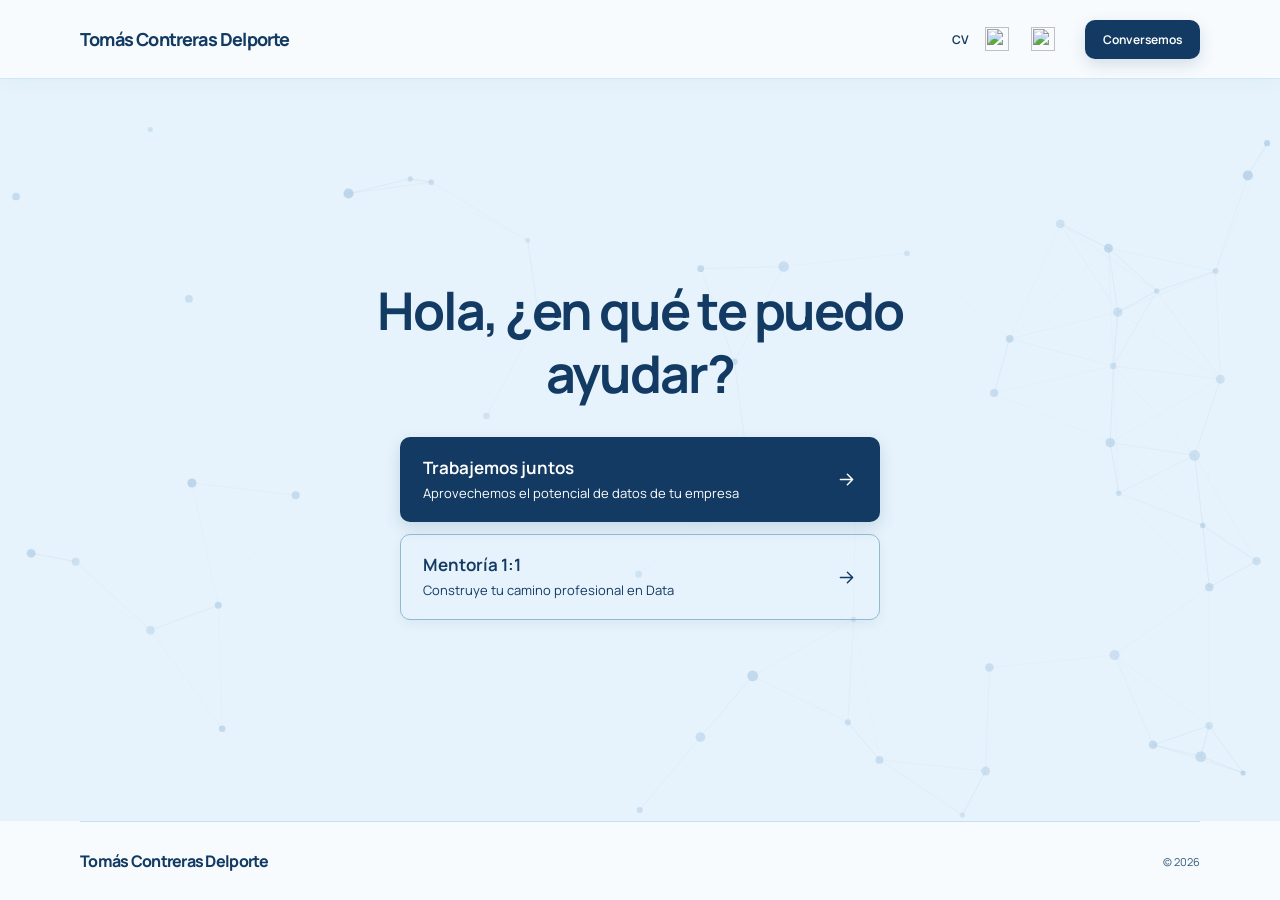
==== commit 470c226e: "Agregué mentoría" ====
--- a/index.html
+++ b/index.html
@@ -4,35 +4,35 @@
   <meta charset="UTF-8">
   <meta name="viewport" content="width=device-width, initial-scale=1.0">
   <meta name="theme-color" content="#123a62">
-  <meta name="description" content="Soy Tomás Contreras. Conecto datos, tecnología e IA con los problemas de las empresas para que su forma de trabajar acompañe lo que quieren construir.">
+  <meta name="description" content="Conoce a Tomás Contreras Delporte. Soluciones para tu empresa y mentoría 1:1: elige cómo podemos trabajar juntos.">
   <meta property="og:type" content="website">
   <meta property="og:locale" content="es_CL">
-  <meta property="og:title" content="Tomás Contreras Delporte">
-  <meta property="og:description" content="Mi historia, lo que aprendí construyendo con datos y cómo puedo ayudarte a ampliar la capacidad de tu empresa.">
+  <meta property="og:title" content="Tomás Contreras Delporte | Empresas y mentoría 1:1">
+  <meta property="og:description" content="Conoce a Tomás Contreras Delporte. Soluciones para tu empresa y mentoría 1:1: elige cómo podemos trabajar juntos.">
   <meta property="og:image" content="https://tomascontrerasd.github.io/assets/img/1.jpg">
-  <title>Tomás Contreras Delporte</title>
+  <title>Tomás Contreras Delporte | Empresas y mentoría 1:1</title>
   <link rel="icon" type="image/svg+xml" href="assets/img/monogram.svg">
   <link rel="preload" href="assets/fonts/Manrope.ttf" as="font" type="font/ttf" crossorigin>
   <link rel="preload" href="assets/fonts/Kalam-Regular.ttf" as="font" type="font/ttf" crossorigin>
-  <link rel="stylesheet" href="assets/css/style.css?v=contact-buttons-12">
+  <link rel="stylesheet" href="assets/css/style.css?v=landing-simple-1">
   <script src="assets/js/main.js?v=bhp-1" defer></script>
   <script src="assets/js/hero-network.js" defer></script>
 </head>
-<body class="home-page">
+<body class="home-page landing-page">
   <a class="skip-link" href="#contenido">Ir al contenido</a>
   <svg class="icon-library" xmlns="http://www.w3.org/2000/svg" aria-hidden="true">
     <symbol id="arrow" viewBox="0 0 24 24"><path d="M5 12h14m-6-6 6 6-6 6"/></symbol>
   </svg>
   <header class="site-header">
     <nav class="container navigation" aria-label="Navegación principal">
-      <a class="brand" href="#inicio">Tomás Contreras Delporte<span class="brand-dot" aria-hidden="true"></span></a>
+      <a class="brand" href="index.html">Tomás Contreras Delporte<span class="brand-dot" aria-hidden="true"></span></a>
       <div class="nav-links">
         <div class="nav-cv" role="group" aria-label="Currículum por idioma">
           <span class="nav-cv-label">CV</span>
           <a class="cv-link" href="files/TOMÁS_CONTRERAS_CV_ES.pdf" target="_blank" rel="noopener noreferrer" aria-label="Abrir CV en español" title="CV en español"><img src="assets/img/chile.png" width="24" height="24" alt=""></a>
           <a class="cv-link" href="files/TOMÁS_CONTRERAS_CV_EN.pdf" target="_blank" rel="noopener noreferrer" aria-label="Abrir CV en inglés" title="CV en inglés"><img src="assets/img/united_kingdom.png" width="24" height="24" alt=""></a>
         </div>
-        <a class="nav-contact" href="#contacto">Conversemos </a>
+        <a class="nav-contact" href="mailto:tomascontrerasipd@gmail.com">Conversemos </a>
       </div>
     </nav>
   </header>
@@ -41,333 +41,31 @@
       <canvas id="hero-canvas" aria-hidden="true"></canvas>
       <div class="hero container">
 
-<div class="hero-copy">
-  <h1 id="hero-title">Hola,<br>soy <em>Tomás.</em></h1>
+        <div class="hero-copy">
+          <h1 id="hero-title">Hola, ¿en qué te puedo ayudar?</h1>
 
-  <p class="hero-lead">
-    MSc en Data Science y actualmente Data Analyst en <strong class="bhp-name">BHP</strong>.
-  </p>
-
-  <p>
-    Me gusta aprender, construir y enfrentar problemas que al principio
-    no sé cómo resolver. Busco desafíos donde pueda tomar iniciativa,
-    aprender en el camino y seguir creciendo.
-  </p>
-</div>
-
-        <div class="hero-visual">
-          <div class="portrait-frame">
-            <img class="portrait" src="assets/img/1.jpg" alt="Tomás Contreras" width="3395" height="5092" fetchpriority="high" decoding="async">
+          <div class="path-options">
+            <a class="button path-button" href="empresas.html">
+              <span class="path-copy">
+                <span class="path-title">Trabajemos juntos</span>
+                <span class="path-description">Aprovechemos el potencial de datos de tu empresa</span>
+              </span>
+              <svg class="icon" aria-hidden="true" focusable="false"><use href="#arrow"/></svg>
+            </a>
+            <a class="button path-button path-button-secondary" href="mentoria.html">
+              <span class="path-copy">
+                <span class="path-title">Mentoría 1:1</span>
+                <span class="path-description">Construye tu camino profesional en Data</span>
+              </span>
+              <svg class="icon" aria-hidden="true" focusable="false"><use href="#arrow"/></svg>
+            </a>
           </div>
         </div>
       </div>
     </section>
-
-    <article class="story" aria-label="Mi historia y cómo puedo ayudarte">
-
-  <section class="story-part" id="el-problema" aria-labelledby="el-problema-titulo">
-    <h2 id="el-problema-titulo">
-      Tus clientes <span class="story-orange">están pidiendo más</span>. ¿Tu equipo tiene capacidad para <span class="story-orange">responder sin sobrecargarse</span>?
-    </h2>
-
-    <p>
-      Durante mi experiencia profesional, he visto que algunas empresas
-      tienen conocimiento, clientes y oportunidades para crecer, pero
-      su propia <strong>capacidad operativa comienza a convertirse en un límite</strong>.
-    </p>
-
-    <ul class="story-subpoint">
-      <li>
-        Mientras tanto, sus competidores pueden avanzar más rápido,
-        incorporar nuevas tecnologías y ofrecer servicios que antes
-        no eran posibles.
-      </li>
-    </ul>
-
-    <p>
-      Creo que el conocimiento, el esfuerzo y el progreso acumulados durante años deberían <strong>impulsar el crecimiento</strong> de una empresa,
-      en lugar de perder valor porque su forma de trabajar dejó de evolucionar.
-    </p>
-
-
-  </section>
-
-  <section class="story-part" id="mi-historia" aria-labelledby="mi-historia-titulo">
-    <h2 id="mi-historia-titulo">
-      Este problema lo conocí desde dentro.
-    </h2>
-
-    <p>
-      Lo viví trabajando en una consultora especializada en inteligencia
-      de negocio para la minería, donde uno de sus principales activos
-      era <span class="story-accent">la información y el conocimiento acumulado</span> durante años.
-    </p>
-
-    <p>
-      La empresa tenía profesionales muy capaces y oportunidades para
-      seguir creciendo, pero también enfrentaba algunas dificultades:
-    </p>
-
-    <ul class="symptom-list">
-      <li>Analistas con poco tiempo para asumir nuevos proyectos.</li>
-      <li>Tareas manuales y repetitivas.</li>
-      <li>Información distribuida en distintas fuentes.</li>
-      <li>Horas dedicadas a recopilar y preparar datos antes de analizarlos.</li>
-    </ul>
-
-    <p>
-      Todo esto hacía más difícil ampliar los análisis, incorporar nuevas
-      fuentes, cumplir con las entregas y <strong>responder a nuevas necesidades</strong>
-      de los clientes.
-    </p>
-  </section>
-
-  <section class="story-part" id="como-lo-resolvi" aria-labelledby="como-lo-resolvi-titulo">
-    <h2 id="como-lo-resolvi-titulo">
-      Antes de construir, había que entender.
-    </h2>
-
-    <p>
-      Herramientas como la IA podían ayudar, pero por sí solas <strong>no
-      resolvían el problema</strong>.
-    </p>
-
-    <p>
-      Primero tuve que aprender <span class="story-accent">cómo funcionaba el negocio</span>, conversar
-      con los analistas y entender cómo trabajaban, qué información
-      necesitaban y dónde se perdían horas.
-    </p>
-
-    <p>
-      Y algo igual de importante: no todas las oportunidades de mejora
-      tenían el <strong>mismo impacto</strong>.
-    </p>
-
-    <p>
-      Había que priorizar aquellas que realmente podían mejorar los
-      <span class="story-highlight">tiempos de entrega</span>, la
-      <span class="story-highlight">calidad del trabajo</span> o la
-      <span class="story-highlight">capacidad del equipo</span>
-      para asumir nuevos desafíos.
-    </p>
-
-    <p>
-      A partir de ahí empecé a:
-    </p>
-
-    <ul class="solution-card">
-      <li><strong class="story-accent">Automatizar</strong> procesos de extracción y tratamiento de información.</li>
-      <li><strong class="story-accent">Incorporar</strong> nuevas fuentes de datos.</li>
-      <li><strong class="story-accent">Centralizar</strong> información que antes estaba distribuida.</li>
-      <li><strong class="story-accent">Transformar</strong> tareas repetitivas en procesos reutilizables.</li>
-      <li><strong class="story-accent">Explorar</strong> nuevas capacidades para productos que ya existían.</li>
-    </ul>
-  </section>
-
-  <section class="story-part" id="el-resultado" aria-labelledby="el-resultado-titulo">
-    <h2 id="el-resultado-titulo">
-      El impacto fue claro.
-    </h2>
-
-    <p>
-      Las soluciones desarrolladas permitieron
-      <span class="story-highlight">
-        liberar <strong>más de 50 horas</strong> de trabajo al mes
-      </span>
-      y reducir los tiempos de entrega de informes.
-    </p>
-
-    <p>
-      Pero lo más importante fue que el equipo <span class="story-accent">ganó capacidad</span> para
-      responder a nuevas necesidades y abordar trabajos que antes
-      requerían demasiadas horas y recursos.
-    </p>
-  </section>
-
-  <section class="story-part" id="crecer-y-adaptarse" aria-labelledby="crecer-y-adaptarse-titulo">
-    <h2 id="crecer-y-adaptarse-titulo">
-      El problema no era que faltaran personas capaces.
-    </h2>
-
-    <p>
-      La empresa simplemente <strong>había crecido más rápido</strong> que algunos
-      de sus procesos.
-    </p>
-
-    <p>
-      Y entendí que muchas veces no se trata de incorporar más
-      personas o nuevas herramientas, sino de <span class="story-underline">aprovechar mejor
-      los recursos que ya existen</span>.
-    </p>
-
-
-  </section>
-
-  <section class="story-part" id="lo-que-entendi" aria-labelledby="lo-que-entendi-titulo">
-    <h2 id="lo-que-entendi-titulo">
-      No siempre la mejor solución es la más tecnológica.
-    </h2>
-
-    <p>
-      Trabajar con datos en la industria minera me ha enseñado que
-      detrás de cada solución hay procesos, reglas de negocio y <strong>personas
-      con conocimiento</strong> que no siempre se refleja en los datos.
-    </p>
-
-    <p>
-      Por eso me gusta involucrarme y escuchar a quienes hacen el trabajo
-      todos los días. Ellos conocen sus dificultades y pueden ayudar
-      a identificar qué vale la pena mejorar.
-    </p>
-
-    <p>
-      No se trata de llegar con una solución definida, sino de
-      <strong>construirla en conjunto</strong> y adaptarla hasta que funcione para el equipo.
-    </p>
-
-    <p>
-      Por eso también me importa explicar lo que construyo, <span class="story-accent">compartir
-      el conocimiento</span> y dejar herramientas que el equipo pueda
-      seguir utilizando y mejorando.
-    </p>
-
-    <p>
-      Mi objetivo no es implementar tecnología por implementar.
-      Es encontrar dónde realmente puede generar valor y hacer
-      <strong>que esa mejora perdure</strong>.
-    </p>
-  </section>
-
-  <section class="story-part today-section" id="hoy" aria-labelledby="hoy-titulo">
-    <div class="today-copy">
-      <h2 id="hoy-titulo">
-        Hoy sigo recorriendo ese camino.
-      </h2>
-
-      <p>
-        Actualmente trabajo como Data Analyst en BHP, donde sigo
-        aprendiendo y profundizando mi experiencia en datos, análisis
-        y <span class="story-accent">construcción de soluciones de información</span>.
-      </p>
-
-      <p>
-        Y sigo llegando a la misma conclusión:
-        una empresa no siempre necesita más recursos; muchas veces
-        necesita <span class="story-highlight">aprovechar mejor los que ya tiene</span>.
-      </p>
-    </div>
-
-    <figure class="today-photo">
-      <img src="assets/img/bhp.jpeg" alt="Tomás Contreras junto al letrero de BHP" width="960" height="1280" loading="lazy" decoding="async">
-    </figure>
-  </section>
-
-  <section class="story-part" id="como-puedo-ayudar" aria-labelledby="como-puedo-ayudar-titulo">
-    <h2 id="como-puedo-ayudar-titulo">
-      ¿Cómo puedo ayudarte?
-    </h2>
-
-    <p>
-      Trabajo especialmente con <strong>consultoras y empresas intensivas</strong>
-      en información que buscan
-      ampliar su capacidad de trabajo y mejorar lo que entregan
-      a sus clientes.
-    </p>
-
-    <p>
-      Mi experiencia viene de la minería, pero este tipo de desafío
-      también existe en otras industrias.
-    </p>
-
-    <p>
-      No parto desde una tecnología. <span class="story-underline">Parto del problema.</span>
-    </p>
-
-    <div class="method-flow">
-      <svg class="method-trace" aria-hidden="true" focusable="false" viewBox="0 0 52 600">
-        <path pathLength="1" d="M40 30 C0 80 0 180 40 230 C58 245 58 220 40 230 C0 270 0 380 40 430"/>
-        <path class="method-trace-arrow" pathLength="1" d="M30 424 L41 430 L31 436"/>
-      </svg>
-      <ol class="story-method">
-        <li>
-          <h3>Entender</h3>
-          <p>
-            Primero conocemos el negocio y cómo trabaja el equipo.
-            Identificamos las dificultades y priorizamos juntos
-            las oportunidades con mayor potencial de impacto
-            en los resultados.
-          </p>
-        </li>
-
-        <li>
-          <h3>Construir</h3>
-          <p>
-            Desarrollamos una solución adaptada al problema:
-            automatizaciones, integración de información, bases de datos,
-            pipelines, análisis o IA cuando realmente tenga sentido.
-            Siempre trabajando junto a quienes la utilizarán.
-          </p>
-        </li>
-
-        <li>
-          <h3>Transferir o continuar</h3>
-          <p>
-            Podemos documentar la solución, explicar su funcionamiento
-            y preparar al equipo para gestionarla internamente.
-          </p>
-          <p>
-            O podemos seguir trabajando juntos, evaluando nuevas
-            oportunidades, desarrollando mejoras, asesorando
-            al equipo o dando soporte a lo construido.
-          </p>
-        </li>
-      </ol>
-    </div>
-  </section>
-
-  <section class="story-part" id="contacto" aria-labelledby="contacto-titulo">
-    <h2 id="contacto-titulo">
-      Conversemos.
-    </h2>
-
-    <p>
-      <strong>No dejes pasar más oportunidades</strong>. Si algo de esta historia se parece a lo que está pasando
-      en tu empresa, conversemos.
-    </p>
-
-    <p>
-      <strong>No necesitas tener clara la solución</strong>. Podemos empezar por algo sencillo: <span aria-hidden="true">☕</span> un café virtual de 15 minutos para explorar oportunidades.
-    </p>
-
-    <div class="contact-actions">
-      <a class="button button-email" href="mailto:tomascontrerasipd@gmail.com?subject=Conversemos%20sobre%20mi%20empresa">
-        <span class="contact-button-label">
-          Correo
-          <svg class="icon" viewBox="0 0 24 24" aria-hidden="true" focusable="false">
-            <rect x="3" y="5" width="18" height="14" rx="2"/>
-            <path d="m3 7 9 6 9-6"/>
-          </svg>
-        </span>
-      </a>
-      <a class="button button-linkedin" href="https://www.linkedin.com/in/tomas-contreras-delporte/" target="_blank" rel="noopener noreferrer">
-        LinkedIn
-        <svg class="icon" viewBox="0 0 24 24" aria-hidden="true" focusable="false">
-          <rect x="2" y="2" width="20" height="20" rx="2"/>
-          <circle cx="7" cy="7" r="1" fill="currentColor" stroke="none"/>
-          <path d="M7 10v7m4 0v-7m0 3a3 3 0 0 1 6 0v4"/>
-        </svg>
-      </a>
-    </div>
-
-    <p class="story-email">
-      <a href="mailto:tomascontrerasipd@gmail.com">tomascontrerasipd@gmail.com</a>
-    </p>
-  </section>
-
-</article>
   </main>
   <footer class="site-footer container">
-    <a class="brand" href="#inicio">Tomás Contreras Delporte<span class="brand-dot" aria-hidden="true"></span></a>
+    <a class="brand" href="index.html">Tomás Contreras Delporte<span class="brand-dot" aria-hidden="true"></span></a>
 
 
     <span>© <span id="year">2026</span></span>
--- a/assets/css/style.css
+++ b/assets/css/style.css
@@ -47,6 +47,8 @@
 .brand { font-size: 18px; font-weight: 750; letter-spacing: -.045em; text-decoration: none; }
 .brand-dot { color: var(--blue); }
 .nav-links { display: flex; align-items: center; gap: 22px; flex-shrink: 0; }
+.nav-page { font-size: 13px; font-weight: 650; text-decoration: none; text-underline-offset: 5px; }
+.nav-page:hover, .nav-page:focus-visible { color: var(--blue); text-decoration: underline; }
 .nav-cv { display: flex; align-items: center; gap: 6px; }
 .nav-cv-label { font-size: 12px; font-weight: 650; margin-right: 2px; }
 .cv-link { display: inline-flex; align-items: center; justify-content: center; width: 40px; height: 40px; border-radius: 7px; transition: background .25s ease, transform .25s ease; }
@@ -68,6 +70,21 @@
 .home-page .bhp-name, .home-page .story-orange { color: #bc4c00; }
 .hero-copy > p:not(.hero-lead) { font-size: 16px; line-height: 1.8; max-width: 540px; }
 .hero-copy > p:last-child { margin-bottom: 0; }
+/* The landing page centers a greeting above two clear paths. */
+.landing-page { min-height: 100svh; display: flex; flex-direction: column; }
+.landing-page main { flex: 1; display: flex; }
+.landing-page .hero-section { width: 100%; display: flex; align-items: center; }
+.landing-page .hero { grid-template-columns: minmax(0, 1fr); justify-items: center; gap: 0; padding-block: 48px; text-align: center; }
+.landing-page .hero-copy { width: min(100%, 700px); max-width: none; }
+.landing-page .hero h1 { font-size: clamp(32px, 4.5vw, 52px); line-height: 1.2; margin-bottom: 32px; }
+.path-options { display: grid; gap: 12px; width: 100%; max-width: 480px; margin-inline: auto; }
+.path-button { width: 100%; justify-content: space-between; padding: 18px 22px; text-align: left; }
+.path-copy { display: grid; gap: 4px; min-width: 0; }
+.path-title { font-size: 17px; line-height: 1.4; }
+.path-description { font-size: 13px; line-height: 1.5; font-weight: 400; }
+.path-button .icon { flex-shrink: 0; }
+.path-button-secondary { background: transparent; color: var(--ink); border-color: #91bad2; box-shadow: 0 4px 12px rgba(18, 58, 98, .06); }
+.path-button-secondary:hover, .path-button-secondary:focus-visible { background: #d9edf9; }
 .hero-visual { width: 100%; max-width: 330px; justify-self: center; }
 .portrait-frame { background: #d8eaf5; border: 1px solid rgba(22, 120, 181, .16); border-radius: 22px; box-shadow: 0 18px 40px rgba(31, 111, 172, .2), 0 4px 12px rgba(31, 111, 172, .1); overflow: hidden; aspect-ratio: 4 / 5; transition: box-shadow .4s ease; }
 .portrait-frame:hover { box-shadow: 0 22px 48px rgba(31, 111, 172, .26), 0 4px 12px rgba(31, 111, 172, .12); }
@@ -159,6 +176,10 @@
   .hero { gap: 42px; }
 }
 @media (max-width: 900px) {
+  html:has(.business-page), html:has(.mentoring-page) { scroll-padding-top: 128px; }
+  .business-page .navigation, .mentoring-page .navigation { flex-wrap: wrap; padding-block: 13px; gap: 10px; }
+  .business-page .navigation .brand, .mentoring-page .navigation .brand { width: 100%; max-width: none; }
+  .business-page .nav-links, .mentoring-page .nav-links { width: 100%; justify-content: space-between; gap: 12px; flex-wrap: wrap; }
   .today-section { grid-template-columns: 1fr; gap: 26px; }
   .today-photo { width: min(300px, 100%); justify-self: center; }
   .method-flow { padding-left: 36px; }
@@ -171,6 +192,8 @@
   .brand { font-size: 16px; line-height: 1.4; max-width: 210px; }
   .nav-contact { padding: 9px 12px; gap: 9px; }
   .hero { grid-template-columns: 1fr; gap: 30px; padding-block: 34px 40px; }
+  .landing-page .hero { padding-block: 34px 40px; }
+  .path-button { padding: 16px 18px; }
   .hero h1 { font-size: clamp(52px, 10vw, 68px); margin-bottom: 20px; }
   .hero-lead { font-size: 18px; }
   .hero-copy > p:not(.hero-lead) { font-size: 15px; }
@@ -198,6 +221,8 @@
 }
 @media (max-width: 540px) {
   html { scroll-padding-top: 128px; }
+  html:has(.business-page), html:has(.mentoring-page) { scroll-padding-top: 160px; }
+  .business-page .nav-links, .mentoring-page .nav-links { display: grid; grid-template-columns: 1fr auto; }
   .navigation { flex-wrap: wrap; padding-block: 13px; gap: 9px; }
   .navigation .brand { width: 100%; max-width: none; }
   .nav-links { width: 100%; justify-content: space-between; gap: 16px; }
